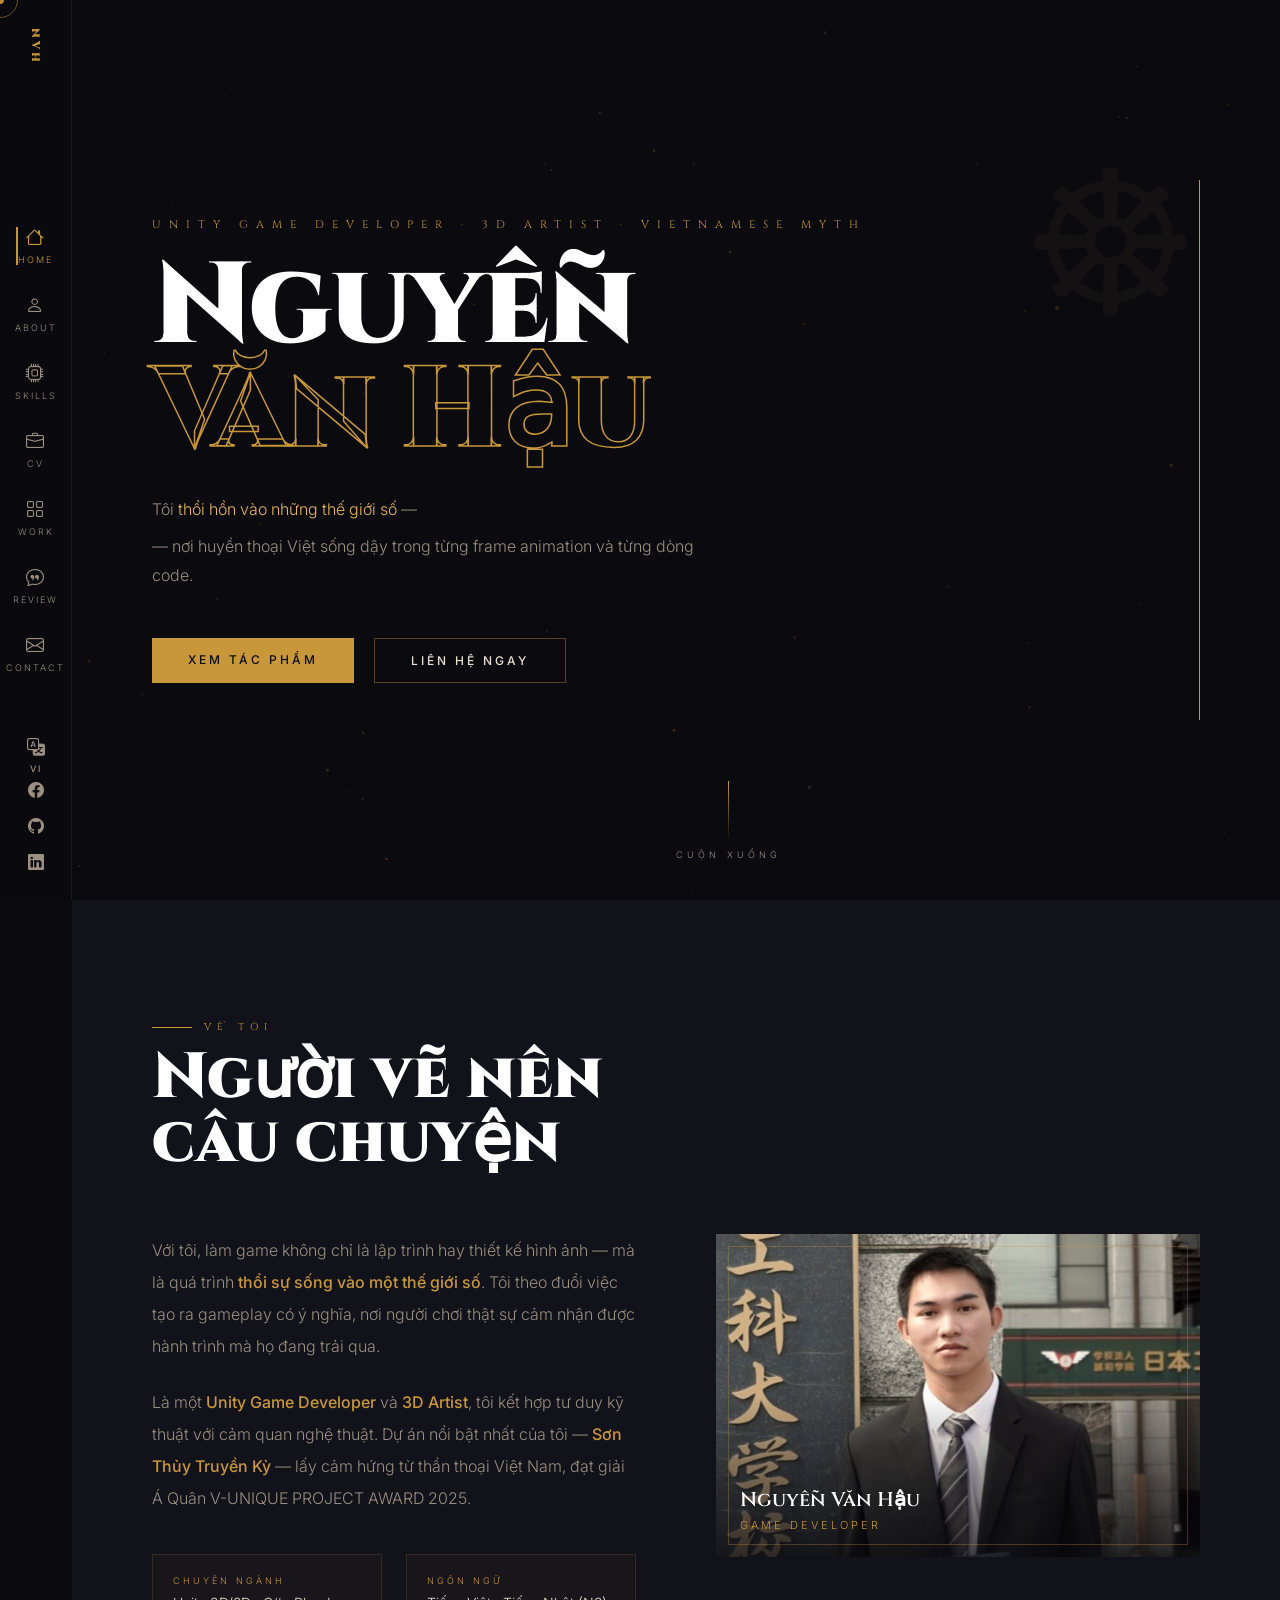
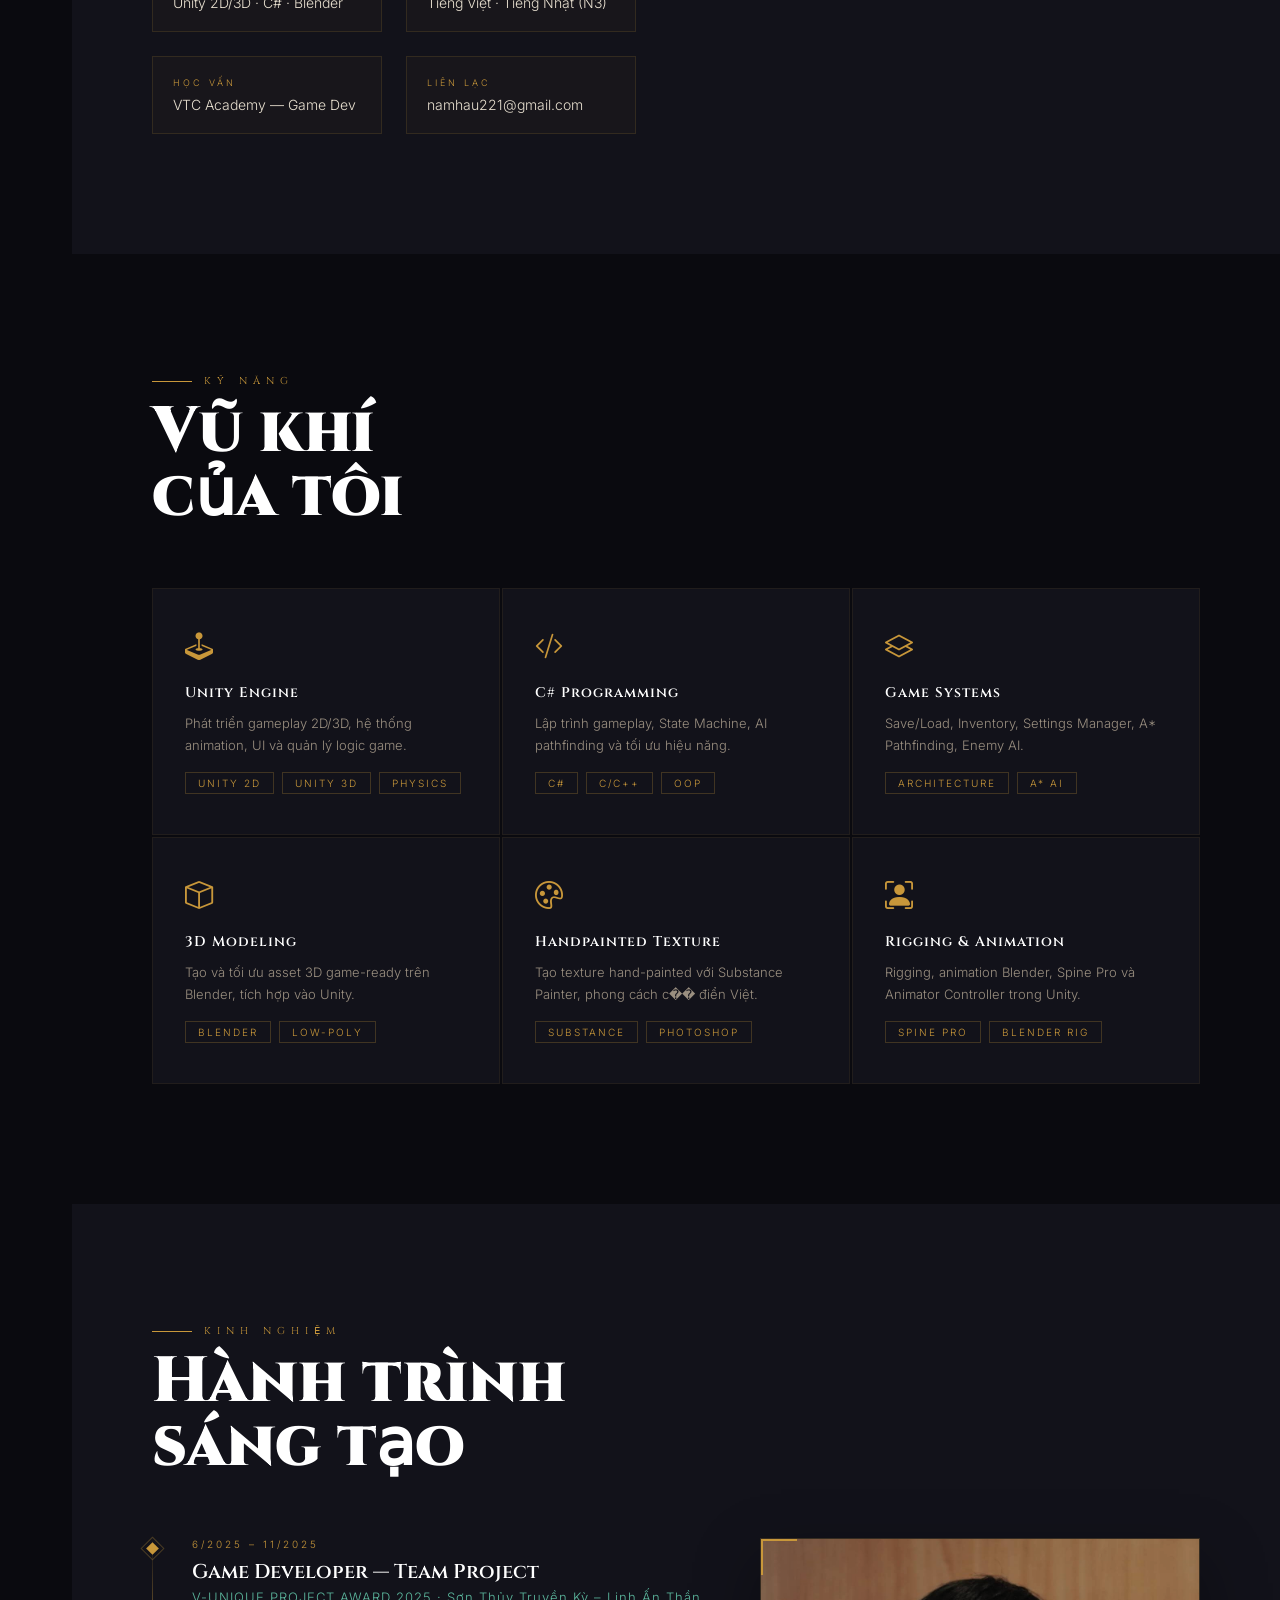
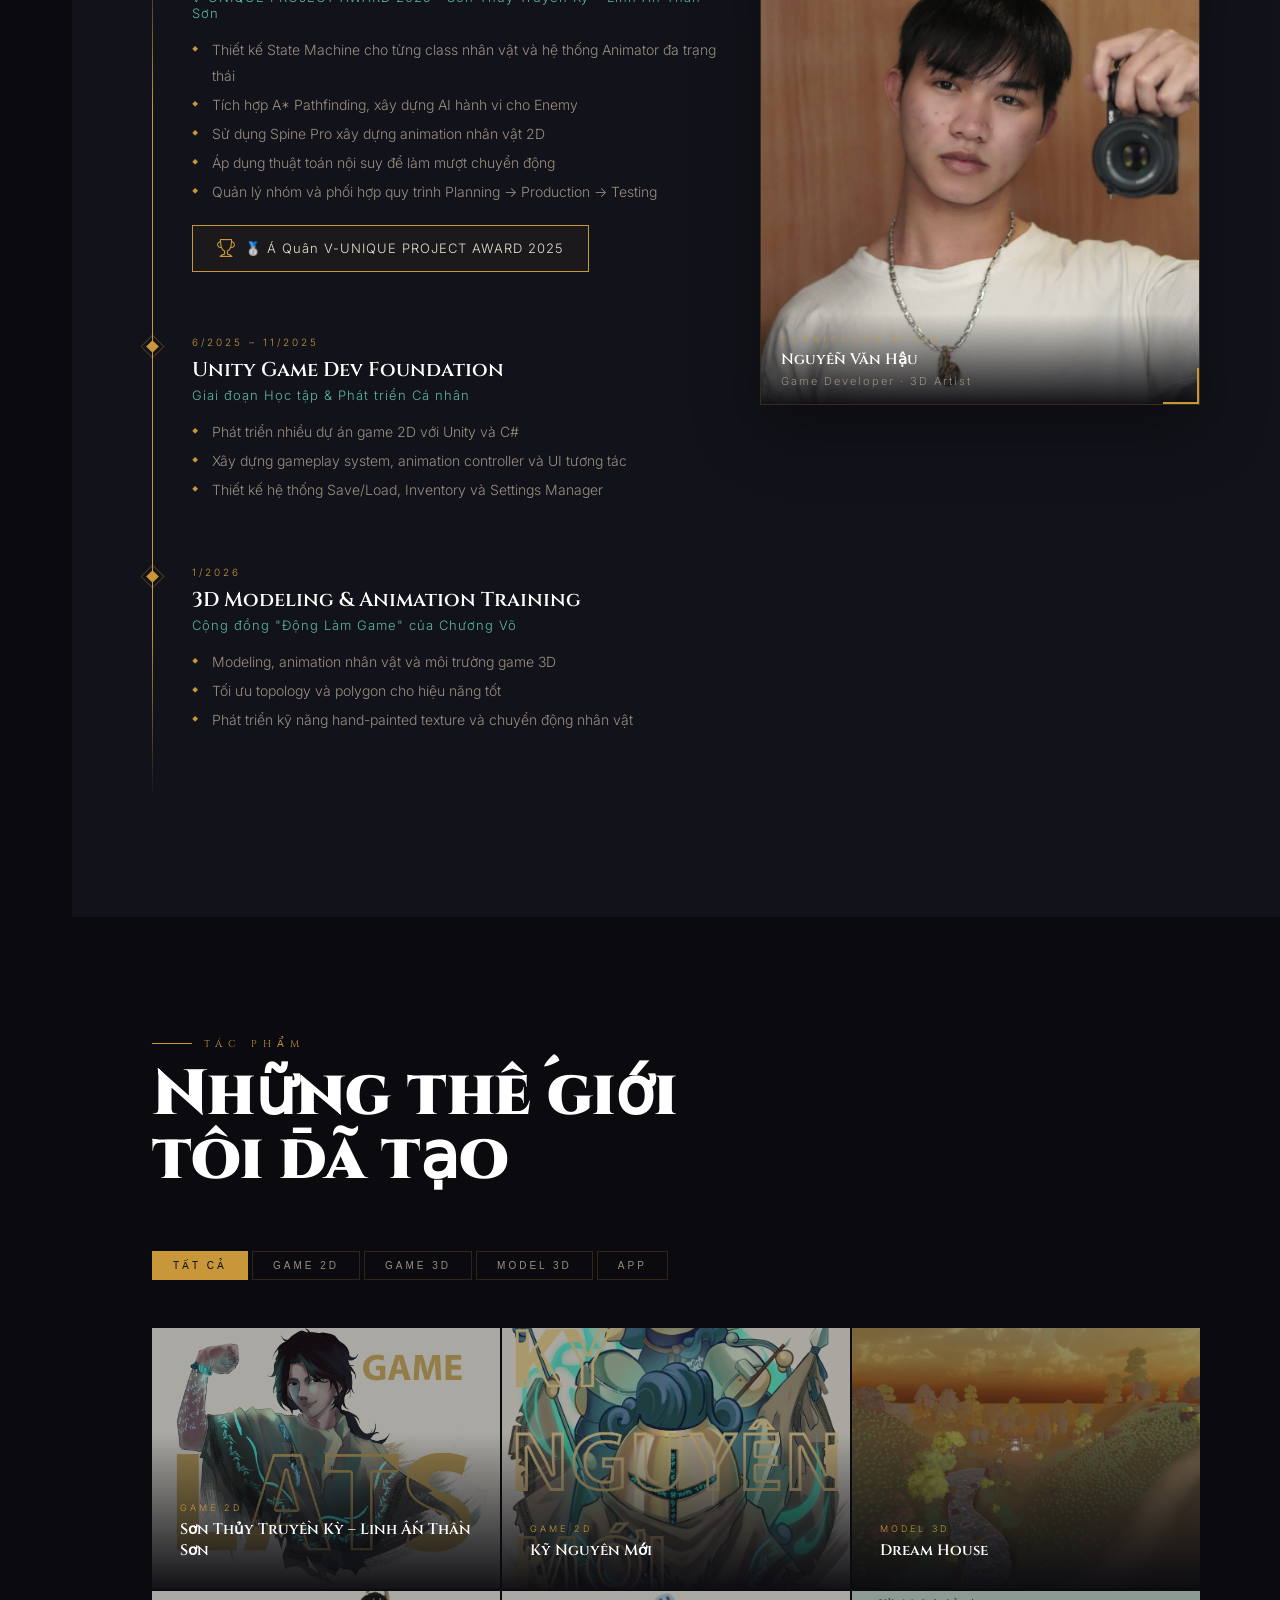
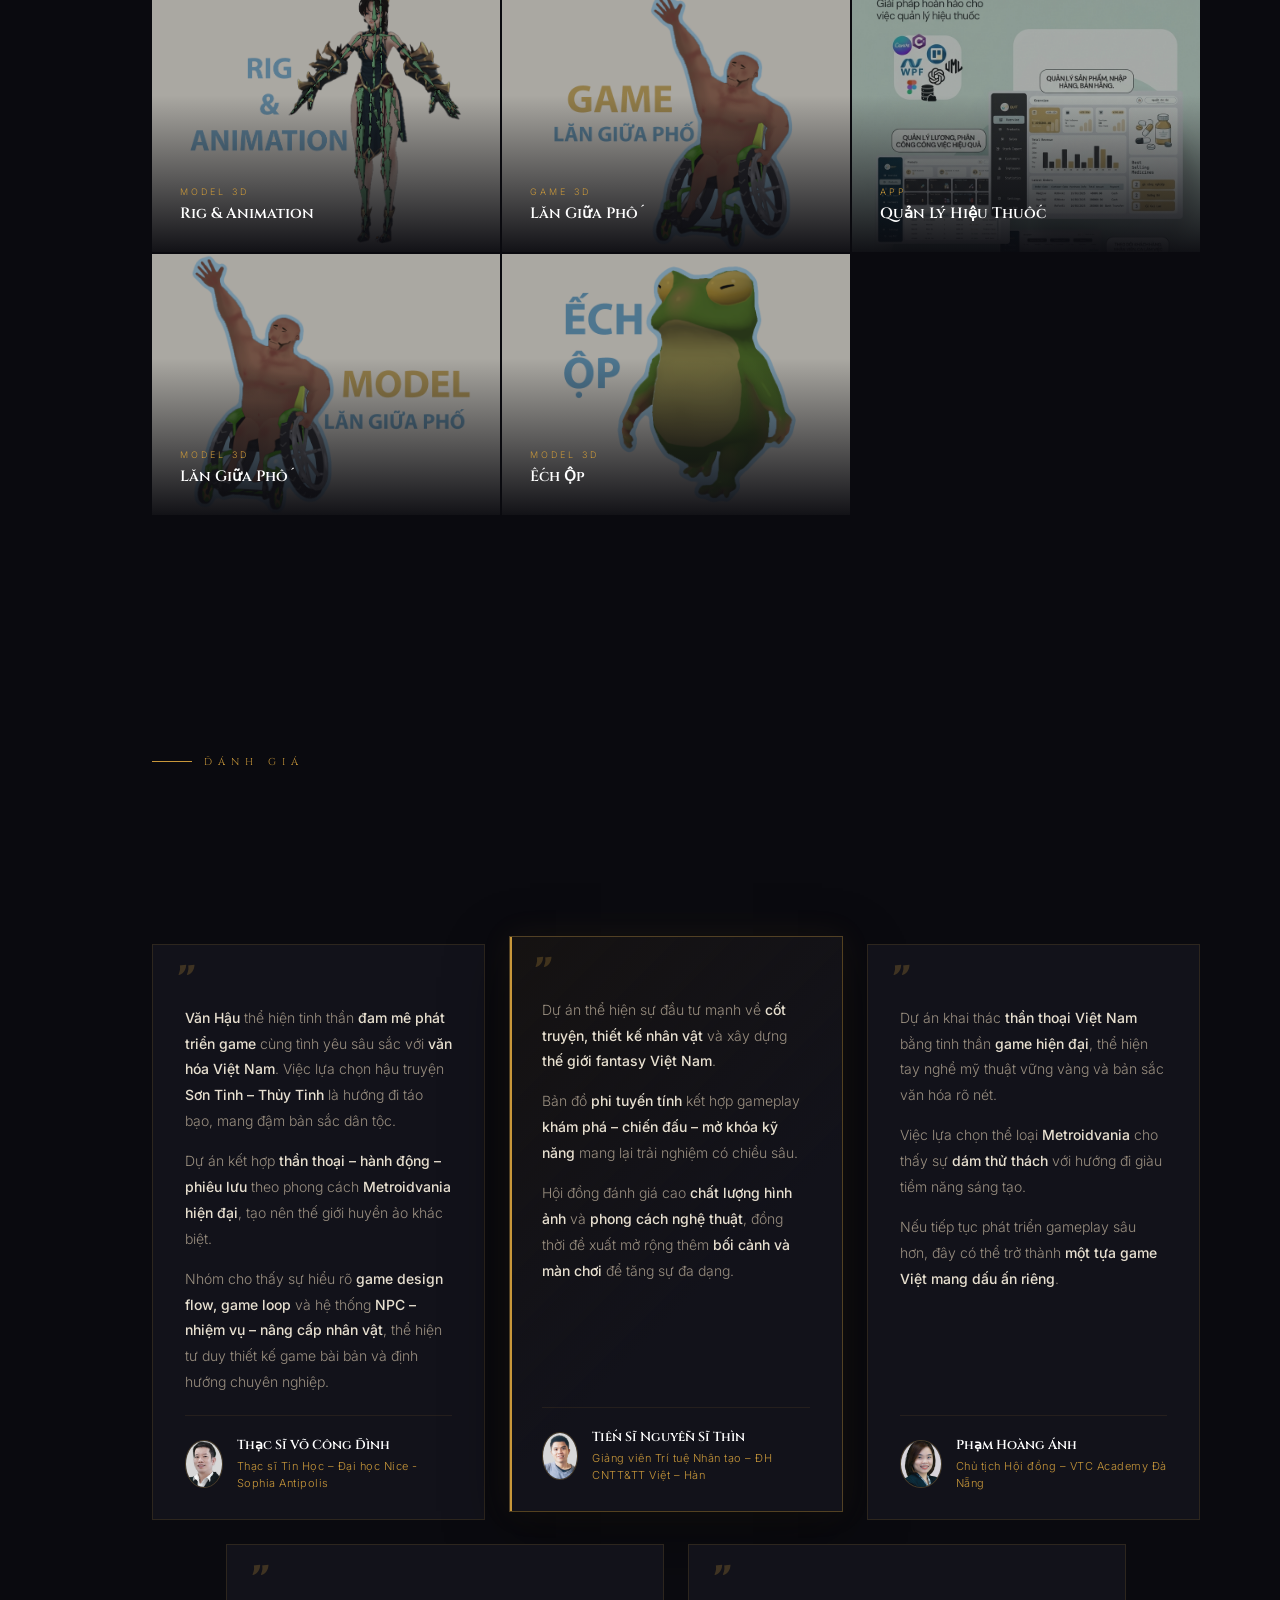
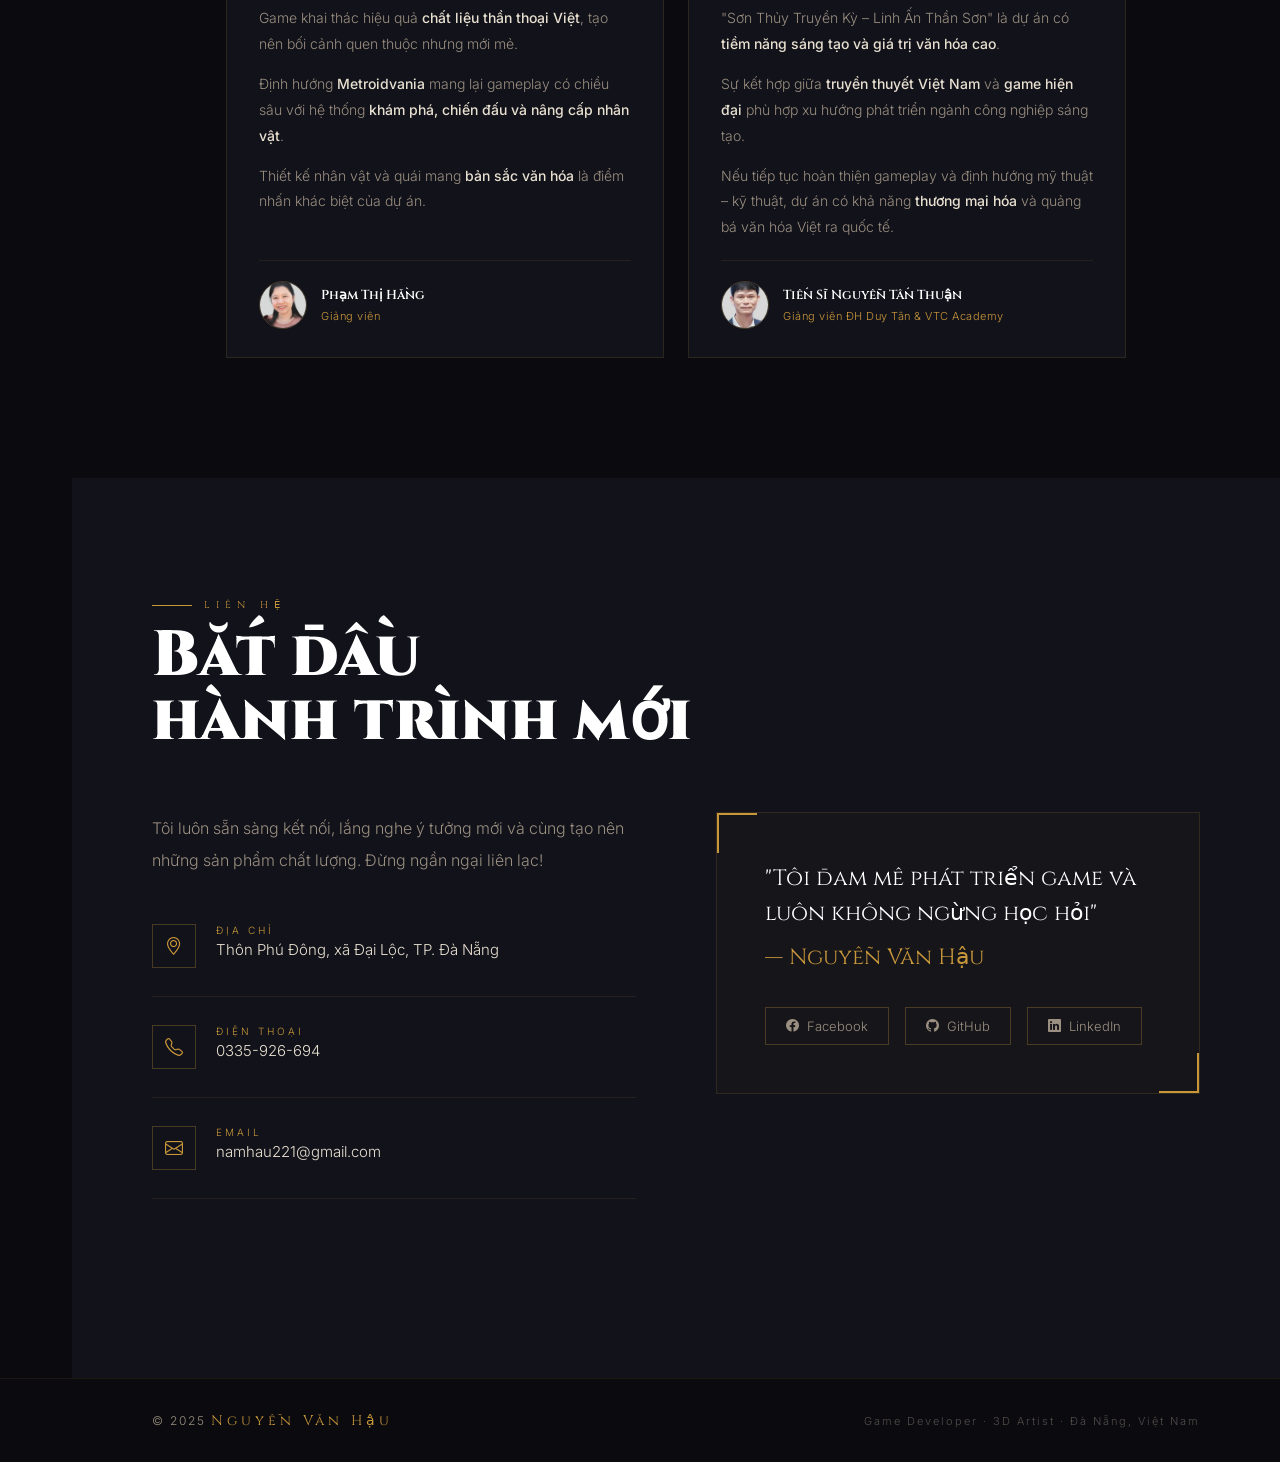
==== index.html @ df72b291 "portfolio" ====
<!DOCTYPE html>
<html lang="vi">
<head>
  <meta charset="utf-8">
  <meta name="viewport" content="width=device-width, initial-scale=1.0">
  <title>Nguyễn Văn Hậu — Game Developer & 3D Artist</title>
  <link rel="icon" type="image/png" href="assets/img/code.png">
  <link href="https://fonts.googleapis.com/css2?family=Cinzel:wght@400;600;900&family=Inter:wght@300;400;500&family=Noto+Serif+JP:wght@300;400&display=swap" rel="stylesheet">
  <link href="https://cdn.jsdelivr.net/npm/bootstrap-icons@1.11.0/font/bootstrap-icons.css" rel="stylesheet">
  <style>
    *, *::before, *::after { box-sizing: border-box; margin: 0; padding: 0; }

    :root {
      --ink: #0a0a0f;
      --ink2: #12121a;
      --ink3: #1a1a26;
      --gold: #c8973a;
      --gold2: #e8b85a;
      --jade: #3a8c7a;
      --jade2: #5cb89e;
      --crimson: #8c2a2a;
      --crimson2: #c43c3c;
      --mist: rgba(200,151,58,0.06);
      --text: #e8e0d0;
      --text2: #9a8f80;
      --glow: 0 0 40px rgba(200,151,58,0.15);
    }

    html { scroll-behavior: smooth; }

    body {
      background: var(--ink);
      color: var(--text);
      font-family: 'Inter', sans-serif;
      font-weight: 300;
      overflow-x: hidden;
    }

    /* ── CANVAS BG ── */
    #bg-canvas {
      position: fixed; top: 0; left: 0; width: 100%; height: 100%;
      pointer-events: none; z-index: 0; opacity: 0.5;
    }

    /* ── SIDEBAR NAV ── */
    #nav {
      position: fixed; left: 0; top: 0; height: 100vh; width: 72px;
      background: rgba(10,10,15,0.9);
      border-right: 1px solid rgba(200,151,58,0.12);
      backdrop-filter: blur(20px);
      display: flex; flex-direction: column; align-items: center;
      justify-content: center; gap: 30px; z-index: 100;
      padding: 24px 0;
    }

    .nav-logo {
      position: absolute; top: 28px;
      font-family: 'Cinzel', serif; font-size: 11px; font-weight: 900;
      color: var(--gold); letter-spacing: 3px;
      writing-mode: vertical-rl; text-orientation: mixed;
    }

    .nav-link {
      display: flex; flex-direction: column; align-items: center; gap: 6px;
      color: var(--text2); text-decoration: none;
      font-size: 9px; letter-spacing: 2px; text-transform: uppercase;
      transition: all 0.4s ease; position: relative;
    }

    .nav-link i { font-size: 18px; transition: all 0.4s ease; }

    .nav-link::after {
      content: ''; position: absolute; left: -1px; width: 2px; height: 0;
      background: var(--gold); transition: height 0.4s ease;
      transform: translateX(-50%);
    }

    .nav-link:hover, .nav-link.active { color: var(--gold); }
    .nav-link:hover::after, .nav-link.active::after { height: 100%; }

    .nav-socials {
      position: absolute; bottom: 28px;
      display: flex; flex-direction: column; gap: 16px;
    }

    .nav-socials a { color: var(--text2); font-size: 16px; transition: color 0.3s; }
    .nav-socials a:hover { color: var(--gold); }

    /* ── LANGUAGE SWITCHER ── */
    .lang-switcher {
      position: absolute;
      bottom: 120px;
      display: flex;
      flex-direction: column;
      align-items: center;
    }

    .lang-toggle {
      display: flex; flex-direction: column; align-items: center; gap: 4px;
      background: transparent; border: none; cursor: pointer;
      color: var(--text2); transition: color 0.3s ease;
      padding: 6px;
    }

    .lang-toggle:hover { color: var(--gold); }
    .lang-toggle i { font-size: 18px; }

    .lang-current {
      font-size: 9px; letter-spacing: 2px;
      font-family: 'Inter', sans-serif; font-weight: 500;
    }

    .lang-dropdown {
      position: absolute;
      left: 64px;
      bottom: 0;
      background: rgba(10,10,15,0.97);
      border: 1px solid rgba(200,151,58,0.25);
      backdrop-filter: blur(20px);
      display: flex; flex-direction: column;
      min-width: 130px;
      opacity: 0; pointer-events: none;
      transform: translateX(-8px);
      transition: all 0.3s ease;
      z-index: 200;
    }

    .lang-dropdown.open {
      opacity: 1; pointer-events: all;
      transform: translateX(0);
    }

    .lang-opt {
      display: flex; align-items: center; gap: 10px;
      padding: 12px 16px;
      background: transparent; border: none; cursor: pointer;
      color: var(--text2); font-size: 12px; letter-spacing: 1px;
      font-family: 'Inter', sans-serif;
      transition: all 0.2s ease;
      border-bottom: 1px solid rgba(200,151,58,0.08);
      white-space: nowrap;
    }

    .lang-opt:last-child { border-bottom: none; }
    .lang-opt:hover { color: var(--gold); background: rgba(200,151,58,0.06); }
    .lang-opt.active { color: var(--gold); }

    .lang-opt.active::after {
      content: '◆';
      font-size: 6px; margin-left: auto;
      color: var(--gold);
    }

    .lang-flag { font-size: 16px; }

    /* ── MAIN CONTENT ── */
    main { margin-left: 72px; position: relative; z-index: 1; }

    section { min-height: 100vh; padding: 120px 80px; position: relative; }

    /* ── SECTION HEADINGS ── */
    .section-label {
      font-family: 'Cinzel', serif; font-size: 10px; letter-spacing: 6px;
      color: var(--gold); text-transform: uppercase; margin-bottom: 12px;
      display: flex; align-items: center; gap: 12px;
    }
    .section-label::before {
      content: ''; display: block; width: 40px; height: 1px; background: var(--gold);
    }

    .section-title {
      font-family: 'Cinzel', serif; font-size: clamp(36px, 5vw, 64px);
      font-weight: 900; line-height: 1; color: #fff;
      margin-bottom: 60px;
    }

    /* ── HERO ── */
    #hero {
      display: flex; flex-direction: column; justify-content: center;
      min-height: 100vh; padding: 80px;
      overflow: hidden;
    }

    .hero-eyebrow {
      font-family: 'Cinzel', serif; font-size: 11px; letter-spacing: 8px;
      color: var(--gold); text-transform: uppercase;
      margin-bottom: 24px; opacity: 0;
      animation: fadeUp 1s 0.5s forwards;
    }

    .hero-name {
      font-family: 'Cinzel', serif;
      font-size: clamp(52px, 9vw, 120px);
      font-weight: 900; line-height: 0.9;
      color: #fff; letter-spacing: -2px;
      opacity: 0; animation: fadeUp 1.2s 0.7s forwards;
    }

    .hero-name span {
      display: block; color: transparent;
      -webkit-text-stroke: 1.5px var(--gold);
    }

    .hero-tagline {
      margin-top: 32px; font-size: 16px; color: var(--text2);
      font-weight: 300; max-width: 560px; line-height: 1.8;
      opacity: 0; animation: fadeUp 1s 1s forwards;
    }

    .hero-tagline em { color: var(--gold2); font-style: normal; }

    .hero-cta {
      display: flex; gap: 20px; margin-top: 48px; flex-wrap: wrap;
      opacity: 0; animation: fadeUp 1s 1.3s forwards;
    }

    .btn-primary-art {
      padding: 14px 36px; background: var(--gold);
      color: var(--ink); font-size: 12px; font-weight: 500;
      letter-spacing: 3px; text-transform: uppercase; text-decoration: none;
      border: none; cursor: pointer; position: relative; overflow: hidden;
      transition: all 0.4s ease;
    }

    .btn-primary-art::before {
      content: ''; position: absolute; top: 0; left: -100%;
      width: 100%; height: 100%;
      background: linear-gradient(90deg, transparent, rgba(255,255,255,0.2), transparent);
      transition: left 0.5s ease;
    }

    .btn-primary-art:hover::before { left: 100%; }
    .btn-primary-art:hover { background: var(--gold2); transform: translateY(-2px); }

    .btn-outline-art {
      padding: 14px 36px; background: transparent;
      color: var(--text); font-size: 12px; font-weight: 500;
      letter-spacing: 3px; text-transform: uppercase; text-decoration: none;
      border: 1px solid rgba(200,151,58,0.4); cursor: pointer;
      transition: all 0.4s ease;
    }

    .btn-outline-art:hover {
      border-color: var(--gold); color: var(--gold);
      box-shadow: inset 0 0 20px rgba(200,151,58,0.1);
    }

    .hero-visual-line {
      position: absolute; right: 80px; top: 50%;
      transform: translateY(-50%);
      width: 1px; height: 0; background: var(--gold);
      animation: growLine 1.5s 1.5s forwards;
    }

    .hero-scroll {
      position: absolute; bottom: 40px; left: 50%;
      transform: translateX(-50%);
      display: flex; flex-direction: column; align-items: center; gap: 8px;
      color: var(--text2); font-size: 9px; letter-spacing: 4px;
      text-transform: uppercase; opacity: 0;
      animation: fadeUp 1s 2s forwards;
    }

    .scroll-line {
      width: 1px; height: 60px;
      background: linear-gradient(to bottom, var(--gold), transparent);
      animation: scrollPulse 2s 2s infinite;
    }

    /* ── ABOUT ── */
    #about { background: var(--ink2); }

    .about-grid {
      display: grid; grid-template-columns: 1fr 1fr; gap: 80px; align-items: start;
    }

    .about-text p {
      font-size: 16px; line-height: 2; color: var(--text2); margin-bottom: 24px;
    }

    .about-text p strong { color: var(--gold); font-weight: 500; }

    .about-details {
      display: grid; grid-template-columns: 1fr 1fr; gap: 24px; margin-top: 40px;
    }

    .detail-card {
      padding: 20px; border: 1px solid rgba(200,151,58,0.15);
      background: rgba(200,151,58,0.03);
      transition: all 0.4s ease; position: relative; overflow: hidden;
    }

    .detail-card::before {
      content: ''; position: absolute; top: 0; left: 0;
      width: 2px; height: 0; background: var(--gold);
      transition: height 0.4s ease;
    }

    .detail-card:hover::before { height: 100%; }
    .detail-card:hover { border-color: rgba(200,151,58,0.4); }

    .detail-card-label {
      font-size: 9px; letter-spacing: 3px; color: var(--gold);
      text-transform: uppercase; margin-bottom: 8px;
    }
    .detail-card-value { font-size: 14px; color: var(--text); }

    .profile-frame {
      position: relative; aspect-ratio: 3/2; overflow: hidden;
      max-width: 660px;
    }

    .profile-frame img {
      width: 100%; height: 100%; object-fit: cover;
      filter: sepia(20%) contrast(1.1);
      transition: filter 0.6s ease;
    }

    .profile-frame:hover img { filter: sepia(0%) contrast(1.2); }

    .profile-frame::before {
      content: ''; position: absolute; inset: 0; z-index: 1;
      background: linear-gradient(to bottom, transparent 50%, rgba(10,10,15,0.8));
    }

    .profile-frame::after {
      content: ''; position: absolute; inset: 12px;
      border: 1px solid rgba(200,151,58,0.3); z-index: 2;
      transition: all 0.4s ease;
    }

    .profile-frame:hover::after { inset: 8px; border-color: rgba(200,151,58,0.6); }

    .profile-name-overlay {
      position: absolute; bottom: 24px; left: 24px; z-index: 3;
    }

    .profile-name-overlay h3 {
      font-family: 'Cinzel', serif; font-size: 20px; color: #fff; font-weight: 600;
    }

    .profile-name-overlay span {
      font-size: 11px; letter-spacing: 3px; color: var(--gold); text-transform: uppercase;
    }

    /* ── SKILLS ── */
    #skills { background: var(--ink); }

    .skills-grid {
      display: grid; grid-template-columns: repeat(3, 1fr); gap: 2px;
    }

    .skill-cell {
      padding: 40px 32px; background: var(--ink2);
      border: 1px solid rgba(200,151,58,0.08);
      position: relative; overflow: hidden;
      transition: all 0.5s ease; cursor: default;
    }

    .skill-cell::after {
      content: ''; position: absolute; inset: 0;
      background: radial-gradient(ellipse at center, rgba(200,151,58,0.08) 0%, transparent 70%);
      opacity: 0; transition: opacity 0.5s ease;
    }

    .skill-cell:hover { border-color: rgba(200,151,58,0.3); z-index: 1; }
    .skill-cell:hover::after { opacity: 1; }

    .skill-cell-icon {
      font-size: 28px; color: var(--gold); margin-bottom: 20px;
      display: block;
      animation: iconFloat 4s ease-in-out infinite;
    }

    .skill-cell:nth-child(2) .skill-cell-icon { animation-delay: 0.5s; }
    .skill-cell:nth-child(3) .skill-cell-icon { animation-delay: 1s; }
    .skill-cell:nth-child(4) .skill-cell-icon { animation-delay: 1.5s; }
    .skill-cell:nth-child(5) .skill-cell-icon { animation-delay: 2s; }
    .skill-cell:nth-child(6) .skill-cell-icon { animation-delay: 2.5s; }

    .skill-cell h4 {
      font-family: 'Cinzel', serif; font-size: 14px; font-weight: 600;
      color: #fff; margin-bottom: 10px; letter-spacing: 1px;
    }

    .skill-cell p { font-size: 13px; color: var(--text2); line-height: 1.7; }

    .skill-tags {
      display: flex; flex-wrap: wrap; gap: 8px; margin-top: 16px;
    }

    .skill-tag {
      font-size: 10px; letter-spacing: 2px; padding: 4px 12px;
      border: 1px solid rgba(200,151,58,0.25); color: var(--gold);
      text-transform: uppercase;
    }

    /* ── EXPERIENCE / TIMELINE ── */
    #experience { background: var(--ink2); }

    .timeline { position: relative; padding-left: 40px; }

    .timeline::before {
      content: ''; position: absolute; left: 0; top: 0; bottom: 0;
      width: 1px;
      background: linear-gradient(to bottom, transparent, var(--gold) 20%, var(--gold) 80%, transparent);
    }

    .timeline-item {
      position: relative; margin-bottom: 64px; opacity: 0;
      transform: translateX(-20px);
      transition: opacity 0.6s ease, transform 0.6s ease;
    }

    .timeline-item.visible { opacity: 1; transform: translateX(0); }

    .timeline-dot {
      position: absolute; left: -44px; top: 6px;
      width: 9px; height: 9px; background: var(--gold);
      transform: rotate(45deg);
    }

    .timeline-dot::before {
      content: ''; position: absolute; inset: -4px;
      border: 1px solid rgba(200,151,58,0.3);
    }

    .timeline-period {
      font-size: 10px; letter-spacing: 3px; color: var(--gold);
      text-transform: uppercase; margin-bottom: 8px;
    }

    .timeline-title {
      font-family: 'Cinzel', serif; font-size: 20px; font-weight: 600;
      color: #fff; margin-bottom: 4px;
    }

    .timeline-company {
      font-size: 13px; color: var(--jade2); margin-bottom: 16px; letter-spacing: 1px;
    }

    .timeline-list { list-style: none; }

    .timeline-list li {
      font-size: 14px; color: var(--text2); line-height: 1.8;
      padding-left: 20px; position: relative; margin-bottom: 4px;
    }

    .timeline-list li::before {
      content: '◆'; position: absolute; left: 0;
      font-size: 6px; color: var(--gold); top: 7px;
    }

    .achievement-badge {
      display: inline-flex; align-items: center; gap: 10px;
      padding: 12px 24px; border: 1px solid var(--gold);
      background: rgba(200,151,58,0.05); margin-top: 16px;
    }

    .achievement-badge i { font-size: 18px; color: var(--gold); }

    .achievement-badge span { font-size: 13px; color: var(--text); letter-spacing: 1px; }

    /* ── PORTFOLIO ── */
    #portfolio { background: var(--ink); overflow: hidden; }

    .portfolio-filters {
      display: flex; gap: 4px; margin-bottom: 48px; flex-wrap: wrap;
    }

    .pf-btn {
      padding: 8px 20px; background: transparent;
      color: var(--text2); font-size: 10px; letter-spacing: 3px;
      text-transform: uppercase; border: 1px solid rgba(200,151,58,0.2);
      cursor: pointer; transition: all 0.3s ease;
    }

    .pf-btn:hover, .pf-btn.active {
      color: var(--ink); background: var(--gold); border-color: var(--gold);
    }

    .portfolio-grid {
      display: grid; grid-template-columns: repeat(3, 1fr); gap: 2px;
    }

    .portfolio-card {
      position: relative; aspect-ratio: 4/3; overflow: hidden;
      background: var(--ink2); cursor: pointer;
    }

    .portfolio-card img {
      width: 100%; height: 100%; object-fit: cover;
      transition: transform 0.8s cubic-bezier(0.25, 0.46, 0.45, 0.94);
      filter: brightness(0.7) saturate(0.8);
    }

    .portfolio-card:hover img {
      transform: scale(1.1);
      filter: brightness(0.5) saturate(0.5);
    }

    .portfolio-card-overlay {
      position: absolute; inset: 0;
      display: flex; flex-direction: column; justify-content: flex-end;
      padding: 28px;
      background: linear-gradient(to top, rgba(10,10,15,0.95) 0%, transparent 60%);
    }

    .portfolio-card-hover {
      position: absolute; inset: 0;
      display: flex; align-items: center; justify-content: center;
      opacity: 0; transition: opacity 0.4s ease;
    }

    .portfolio-card:hover .portfolio-card-hover { opacity: 1; }

    .portfolio-card-hover a {
      width: 52px; height: 52px;
      border: 1px solid var(--gold); color: var(--gold);
      display: flex; align-items: center; justify-content: center;
      font-size: 20px; text-decoration: none;
      transform: scale(0.7) rotate(-45deg);
      transition: all 0.4s cubic-bezier(0.34, 1.56, 0.64, 1);
    }

    .portfolio-card:hover .portfolio-card-hover a {
      transform: scale(1) rotate(0deg);
    }

    .portfolio-card-hover a:hover { background: var(--gold); color: var(--ink); }

    .portfolio-card-cat {
      font-size: 9px; letter-spacing: 3px; color: var(--gold);
      text-transform: uppercase; margin-bottom: 6px;
    }

    .portfolio-card-name {
      font-family: 'Cinzel', serif; font-size: 15px; color: #fff; font-weight: 600;
    }

    /* ── REVIEWS ── */
    #reviews { background: var(--ink); }

    .review-card {
      position: relative;
      padding: 36px 32px 28px;
      border: 1px solid rgba(200,151,58,0.15);
      background: var(--ink2);
      display: flex; flex-direction: column; gap: 20px;
      transition: all 0.4s ease;
      overflow: hidden;
    }

    .review-card::before {
      content: ''; position: absolute; top: 0; left: 0;
      width: 2px; height: 0; background: var(--gold);
      transition: height 0.4s ease;
    }

    .review-card:hover::before { height: 100%; }
    .review-card:hover { border-color: rgba(200,151,58,0.35); transform: translateY(-4px); }

    .review-card--featured {
      border-color: rgba(200,151,58,0.35);
      background: linear-gradient(135deg, rgba(200,151,58,0.06) 0%, var(--ink2) 60%);
      transform: translateY(-8px);
      box-shadow: 0 20px 60px rgba(0,0,0,0.4), 0 0 30px rgba(200,151,58,0.08);
    }

    .review-card--featured::before { height: 100%; }

    .review-quote-icon {
      font-family: 'Cinzel', serif;
      font-size: 48px; line-height: 1;
      color: rgba(200,151,58,0.25);
      font-weight: 900;
      position: absolute; top: 16px; left: 24px;
    }

    .review-body { padding-top: 24px; }

    .review-body p {
      font-size: 14px; color: var(--text2);
      line-height: 1.85; margin-bottom: 14px;
    }

    .review-body p:last-child { margin-bottom: 0; }
    .review-body strong { color: var(--text); font-weight: 500; }

    .review-author {
      display: flex; gap: 14px; align-items: center;
      padding-top: 20px;
      border-top: 1px solid rgba(200,151,58,0.1);
      margin-top: auto;
    }

    .review-author img {
      width: 48px; height: 48px; border-radius: 50%;
      object-fit: cover;
      border: 1px solid rgba(200,151,58,0.3);
      filter: grayscale(20%);
    }

    .review-author-name {
      font-family: 'Cinzel', serif;
      font-size: 13px; font-weight: 600; color: #fff;
      margin-bottom: 4px;
    }

    .review-author-role {
      font-size: 11px; color: var(--gold);
      letter-spacing: 0.5px; line-height: 1.5;
    }

    /* ── CONTACT ── */
    #contact { background: var(--ink2); }

    .contact-grid {
      display: grid; grid-template-columns: 1fr 1fr; gap: 80px; align-items: start;
    }

    .contact-intro {
      font-size: 16px; color: var(--text2); line-height: 2; margin-bottom: 48px;
    }

    .contact-items { display: flex; flex-direction: column; gap: 28px; }

    .contact-item {
      display: flex; gap: 20px; align-items: flex-start;
      padding-bottom: 28px; border-bottom: 1px solid rgba(200,151,58,0.1);
    }

    .contact-item-icon {
      width: 44px; height: 44px; border: 1px solid rgba(200,151,58,0.3);
      display: flex; align-items: center; justify-content: center;
      color: var(--gold); font-size: 18px; flex-shrink: 0;
      transition: all 0.3s ease;
    }

    .contact-item:hover .contact-item-icon { background: var(--gold); color: var(--ink); }

    .contact-item-label {
      font-size: 10px; letter-spacing: 3px; color: var(--gold);
      text-transform: uppercase; margin-bottom: 4px;
    }
    .contact-item-value { font-size: 15px; color: var(--text); }

    .contact-right {
      padding: 48px; border: 1px solid rgba(200,151,58,0.15);
      background: rgba(200,151,58,0.02); position: relative;
    }

    .contact-right::before {
      content: ''; position: absolute; top: 0; left: 0;
      width: 40px; height: 40px;
      border-top: 2px solid var(--gold); border-left: 2px solid var(--gold);
    }

    .contact-right::after {
      content: ''; position: absolute; bottom: 0; right: 0;
      width: 40px; height: 40px;
      border-bottom: 2px solid var(--gold); border-right: 2px solid var(--gold);
    }

    .contact-quote {
      font-family: 'Cinzel', serif; font-size: 22px; font-weight: 400;
      color: #fff; line-height: 1.6; margin-bottom: 32px;
    }

    .contact-quote em { color: var(--gold); font-style: normal; display: block; margin-top: 8px; }

    .social-row { display: flex; gap: 16px; flex-wrap: wrap; }

    .social-btn {
      padding: 10px 20px; border: 1px solid rgba(200,151,58,0.3);
      color: var(--text2); font-size: 13px; text-decoration: none;
      display: flex; align-items: center; gap: 8px;
      transition: all 0.3s ease;
    }

    .social-btn:hover { border-color: var(--gold); color: var(--gold); }

    /* ── FOOTER ── */
    footer {
      background: var(--ink);
      border-top: 1px solid rgba(200,151,58,0.1);
      padding: 32px 80px 32px 152px;
      display: flex; justify-content: space-between; align-items: center;
    }

    footer p { font-size: 12px; color: var(--text2); letter-spacing: 2px; }

    footer .footer-name {
      font-family: 'Cinzel', serif; font-size: 14px;
      color: var(--gold); letter-spacing: 4px;
    }

    /* ── CURSOR ── */
    .cursor {
      width: 8px; height: 8px; background: var(--gold);
      border-radius: 50%; position: fixed; pointer-events: none;
      z-index: 9999; transform: translate(-50%, -50%);
      transition: width 0.3s, height 0.3s, background 0.3s;
      mix-blend-mode: difference;
    }

    .cursor-ring {
      width: 36px; height: 36px;
      border: 1px solid rgba(200,151,58,0.5);
      border-radius: 50%; position: fixed; pointer-events: none;
      z-index: 9998; transform: translate(-50%, -50%);
      transition: all 0.15s ease;
    }

    /* ── EXPERIENCE LAYOUT ── */
    .exp-layout {
      display: grid;
      grid-template-columns: minmax(0, 1fr) fit-content(540px);
      gap: 48px;
      align-items: start;
    }

    /* ── CV IMAGE BLOCK ── */
    .cv-image-block {
      display: flex;
      flex-direction: column;
      align-items: center;
      width: min(100%, 540px);
      justify-self: center;
      position: sticky;
      top: 88px;
    }

    .cv-frame {
      position: relative;
      width: 100%;
      margin: 0 auto;
      border: 1px solid rgba(200,151,58,0.2);
      background: var(--ink2);
      overflow: hidden;
      box-shadow: 0 24px 60px rgba(0,0,0,0.35);
    }

    /* Corner brackets */
    .cv-frame::before {
      content: '';
      position: absolute; top: 0; left: 0;
      width: 36px; height: 36px;
      border-top: 2px solid var(--gold);
      border-left: 2px solid var(--gold);
      z-index: 3;
    }

    .cv-frame::after {
      content: '';
      position: absolute; bottom: 0; right: 0;
      width: 36px; height: 36px;
      border-bottom: 2px solid var(--gold);
      border-right: 2px solid var(--gold);
      z-index: 3;
    }

    .cv-frame img {
      width: 100%;
      display: block;
      object-fit: cover;
      filter: sepia(15%) contrast(1.05);
      transition: filter 0.6s ease, transform 0.6s ease;
    }

    .cv-frame:hover img {
      filter: sepia(0%) contrast(1.1);
      transform: scale(1.02);
    }

    /* Overlay label at bottom of CV image */
    .cv-frame-label {
      position: absolute;
      bottom: 0; left: 0; right: 0;
      padding: 20px 20px 16px;
      background: linear-gradient(to top, rgba(10,10,15,0.95) 0%, transparent 100%);
      display: flex;
      flex-direction: column;
      gap: 4px;
      z-index: 2;
    }

    .cv-frame-label-top {
      font-family: 'Cinzel', serif;
      font-size: 8px;
      letter-spacing: 5px;
      color: var(--gold);
      text-transform: uppercase;
    }

    .cv-frame-label-name {
      font-family: 'Cinzel', serif;
      font-size: 15px;
      font-weight: 600;
      color: #fff;
    }

    .cv-frame-label-sub {
      font-size: 11px;
      letter-spacing: 2px;
      color: var(--text2);
    }

    .cv-dl-btn {
      font-size: 11px !important;
      padding: 10px 28px !important;
      letter-spacing: 2px !important;
    }

    /* Responsive */
    @media (max-width: 1100px) {
      .exp-layout {
        grid-template-columns: 1fr;
      }
      .cv-image-block {
        position: static;
        max-width: 360px;
        width: 100%;
        align-items: center;
        margin: 0 auto;
      }
    }

    @media (min-width: 1101px) and (max-width: 1399px) {
      .exp-layout {
        grid-template-columns: minmax(0, 1fr) fit-content(440px);
        gap: 36px;
      }

      .cv-image-block {
        width: min(100%, 440px);
      }
    }

    /* ── ANIMATIONS ── */
    @keyframes fadeUp {
      from { opacity: 0; transform: translateY(30px); }
      to   { opacity: 1; transform: translateY(0); }
    }

    @keyframes growLine {
      from { height: 0; }
      to   { height: 60%; }
    }

    @keyframes scrollPulse {
      0%, 100% { opacity: 1; transform: scaleY(1); }
      50%       { opacity: 0.3; transform: scaleY(0.5); }
    }

    @keyframes iconFloat {
      0%, 100% { transform: translateY(0); }
      50%       { transform: translateY(-6px); }
    }

    /* ── SCROLL REVEAL ── */
    .reveal {
      opacity: 0; transform: translateY(40px);
      transition: opacity 0.8s ease, transform 0.8s ease;
    }

    .reveal.visible { opacity: 1; transform: translateY(0); }

    /* ── ORNAMENT ── */
    .lotus-ornament {
      position: absolute; right: 80px; top: 120px; opacity: 0.05;
      font-size: 200px; color: var(--gold); pointer-events: none;
      animation: iconFloat 8s ease-in-out infinite;
    }

    /* ── RESPONSIVE ── */
    @media (max-width: 992px) {
      section { padding: 80px 40px; }
      .about-grid, .contact-grid { grid-template-columns: 1fr; gap: 48px; }
      .skills-grid { grid-template-columns: 1fr 1fr; }
      .portfolio-grid { grid-template-columns: 1fr 1fr; }
      .reviews-row3, .reviews-row2 { grid-template-columns: 1fr !important; }
      .review-card--featured { transform: translateY(0); }
      footer { padding-left: 112px; }
    }

    @media (max-width: 640px) {
      main { margin-left: 0; padding-top: 72px; }
      #nav {
        height: 72px; width: 100%; top: 0;
        flex-direction: row; justify-content: center;
        border-right: none; border-bottom: 1px solid rgba(200,151,58,0.12);
      }
      .nav-logo, .nav-socials { display: none; }
      .nav-link span { display: none; }
      .lang-switcher { position: static; bottom: auto; }
      .lang-dropdown { left: 50%; bottom: 52px; transform: translateX(-50%) translateY(4px); }
      .lang-dropdown.open { transform: translateX(-50%) translateY(0); }
      section { padding: 60px 24px; }
      .skills-grid, .portfolio-grid { grid-template-columns: 1fr; }
      footer { flex-direction: column; gap: 12px; padding: 24px; }
    }
  </style>
</head>
<body>

<canvas id="bg-canvas"></canvas>
<div class="cursor" id="cursor"></div>
<div class="cursor-ring" id="cursor-ring"></div>

<!-- ── SIDEBAR NAV ── -->
<nav id="nav">
  <span class="nav-logo">NVH</span>

  <a href="#hero"       class="nav-link active" data-section="hero">
    <i class="bi bi-house"></i><span>Home</span>
  </a>
  <a href="#about"      class="nav-link" data-section="about">
    <i class="bi bi-person"></i><span>About</span>
  </a>
  <a href="#skills"     class="nav-link" data-section="skills">
    <i class="bi bi-cpu"></i><span>Skills</span>
  </a>
  <a href="#experience" class="nav-link" data-section="experience">
    <i class="bi bi-briefcase"></i><span>CV</span>
  </a>
  <a href="#portfolio"  class="nav-link" data-section="portfolio">
    <i class="bi bi-grid"></i><span>Work</span>
  </a>
  <a href="#reviews"    class="nav-link" data-section="reviews">
    <i class="bi bi-chat-quote"></i><span>Review</span>
  </a>
  <a href="#contact"    class="nav-link" data-section="contact">
    <i class="bi bi-envelope"></i><span>Contact</span>
  </a>

  <!-- Language Switcher -->
  <div class="lang-switcher" id="lang-switcher">
    <button class="lang-toggle" id="lang-toggle" title="Language">
      <i class="bi bi-translate"></i>
      <span class="lang-current">VI</span>
    </button>
    <div class="lang-dropdown" id="lang-dropdown">
      <button class="lang-opt active" data-lang="vi">
        <span class="lang-flag">🇻🇳</span><span>Việt</span>
      </button>
      <button class="lang-opt" data-lang="en">
        <span class="lang-flag">🇬🇧</span><span>English</span>
      </button>
      <button class="lang-opt" data-lang="ja">
        <span class="lang-flag">🇯🇵</span><span>日本語</span>
      </button>
    </div>
  </div>

  <div class="nav-socials">
    <a href="https://www.facebook.com/22nguyenvanhau" target="_blank"><i class="bi bi-facebook"></i></a>
    <a href="https://github.com/Ga-Mo221"             target="_blank"><i class="bi bi-github"></i></a>
    <a href="https://www.linkedin.com/in/hậu-nguyễn-b97a9b3bb/" target="_blank"><i class="bi bi-linkedin"></i></a>
  </div>
</nav>

<main>

  <!-- ── HERO ── -->
  <section id="hero">
    <div class="lotus-ornament">☸</div>
    <div class="hero-eyebrow" id="hero-eyebrow">Unity Game Developer · 3D Artist · Vietnamese Myth</div>
    <h1 class="hero-name">
      Nguyễn
      <span>Văn Hậu</span>
    </h1>
    <p class="hero-tagline" id="hero-tagline">
      Tôi <em id="typed-text"></em> —<br>
      <span id="hero-tagline-line2" style="display:block; margin-top:8px;">— nơi huyền thoại Việt sống dậy trong từng frame animation và từng dòng code.</span>
    </p>
    <div class="hero-cta">
      <a href="#portfolio" class="btn-primary-art" id="hero-btn1">Xem Tác Phẩm</a>
      <a href="#contact"   class="btn-outline-art" id="hero-btn2">Liên Hệ Ngay</a>
    </div>
    <div class="hero-visual-line"></div>
    <div class="hero-scroll" id="hero-scroll">
      <div class="scroll-line"></div>
      Cuộn xuống
    </div>
  </section>

  <!-- ── ABOUT ── -->
  <section id="about">
    <div class="section-label" id="about-label">Về Tôi</div>
    <h2 class="section-title reveal" id="about-title">Người vẽ nên<br>câu chuyện</h2>
    <div class="about-grid">
      <div class="about-text reveal">
        <p id="about-p1">Với tôi, làm game không chỉ là lập trình hay thiết kế hình ảnh — mà là quá trình <strong>thổi sự sống vào một thế giới số</strong>. Tôi theo đuổi việc tạo ra gameplay có ý nghĩa, nơi người chơi thật sự cảm nhận được hành trình mà họ đang trải qua.</p>
        <p id="about-p2">Là một <strong>Unity Game Developer</strong> và <strong>3D Artist</strong>, tôi kết hợp tư duy kỹ thuật với cảm quan nghệ thuật. Dự án nổi bật nhất của tôi — <strong>Sơn Thủy Truyền Kỳ</strong> — lấy cảm hứng từ thần thoại Việt Nam, đạt giải Á Quân V-UNIQUE PROJECT AWARD 2025.</p>
        <div class="about-details">
          <div class="detail-card">
            <div class="detail-card-label" id="detail-major-label">Chuyên Ngành</div>
            <div class="detail-card-value" id="detail-major-val">Unity 2D/3D · C# · Blender</div>
          </div>
          <div class="detail-card">
            <div class="detail-card-label" id="detail-lang-label">Ngôn Ngữ</div>
            <div class="detail-card-value" id="detail-lang-val">Tiếng Việt · Tiếng Nhật (N3)</div>
          </div>
          <div class="detail-card">
            <div class="detail-card-label" id="detail-edu-label">Học Vấn</div>
            <div class="detail-card-value" id="detail-edu-val">VTC Academy — Game Dev</div>
          </div>
          <div class="detail-card">
            <div class="detail-card-label" id="detail-contact-label">Liên Lạc</div>
            <div class="detail-card-value" id="detail-contact-val">namhau221@gmail.com</div>
          </div>
        </div>
      </div>
      <div class="profile-frame reveal" style="transition-delay:0.2s;">
        <img src="assets/img/profile/NguyenVanHau_2.JPG" alt="Nguyễn Văn Hậu">
        <div class="profile-name-overlay">
          <h3>Nguyễn Văn Hậu</h3>
          <span id="profile-title">Game Developer</span>
        </div>
      </div>
    </div>
  </section>

  <!-- ── SKILLS ── -->
  <section id="skills">
    <div class="section-label" id="skills-label">Kỹ Năng</div>
    <h2 class="section-title reveal" id="skills-title">Vũ khí<br>của tôi</h2>
    <div class="skills-grid">
      <div class="skill-cell reveal">
        <i class="bi bi-joystick skill-cell-icon"></i>
        <h4 id="skill1-title">Unity Engine</h4>
        <p  id="skill1-desc">Phát triển gameplay 2D/3D, hệ thống animation, UI và quản lý logic game.</p>
        <div class="skill-tags">
          <span class="skill-tag">Unity 2D</span>
          <span class="skill-tag">Unity 3D</span>
          <span class="skill-tag">Physics</span>
        </div>
      </div>
      <div class="skill-cell reveal" style="transition-delay:0.1s">
        <i class="bi bi-code-slash skill-cell-icon"></i>
        <h4 id="skill2-title">C# Programming</h4>
        <p  id="skill2-desc">Lập trình gameplay, State Machine, AI pathfinding và tối ưu hiệu năng.</p>
        <div class="skill-tags">
          <span class="skill-tag">C#</span>
          <span class="skill-tag">C/C++</span>
          <span class="skill-tag">OOP</span>
        </div>
      </div>
      <div class="skill-cell reveal" style="transition-delay:0.2s">
        <i class="bi bi-layers skill-cell-icon"></i>
        <h4 id="skill3-title">Game Systems</h4>
        <p  id="skill3-desc">Save/Load, Inventory, Settings Manager, A* Pathfinding, Enemy AI.</p>
        <div class="skill-tags">
          <span class="skill-tag">Architecture</span>
          <span class="skill-tag">A* AI</span>
        </div>
      </div>
      <div class="skill-cell reveal" style="transition-delay:0.3s">
        <i class="bi bi-box skill-cell-icon"></i>
        <h4 id="skill4-title">3D Modeling</h4>
        <p  id="skill4-desc">Tạo và tối ưu asset 3D game-ready trên Blender, tích hợp vào Unity.</p>
        <div class="skill-tags">
          <span class="skill-tag">Blender</span>
          <span class="skill-tag">Low-poly</span>
        </div>
      </div>
      <div class="skill-cell reveal" style="transition-delay:0.4s">
        <i class="bi bi-palette skill-cell-icon"></i>
        <h4 id="skill5-title">Handpainted Texture</h4>
        <p  id="skill5-desc">Tạo texture hand-painted với Substance Painter, phong cách c�� điển Việt.</p>
        <div class="skill-tags">
          <span class="skill-tag">Substance</span>
          <span class="skill-tag">Photoshop</span>
        </div>
      </div>
      <div class="skill-cell reveal" style="transition-delay:0.5s">
        <i class="bi bi-person-bounding-box skill-cell-icon"></i>
        <h4 id="skill6-title">Rigging & Animation</h4>
        <p  id="skill6-desc">Rigging, animation Blender, Spine Pro và Animator Controller trong Unity.</p>
        <div class="skill-tags">
          <span class="skill-tag">Spine Pro</span>
          <span class="skill-tag">Blender Rig</span>
        </div>
      </div>
    </div>
  </section>

  <!-- ── EXPERIENCE ── -->
  <section id="experience">

    <div class="art-divider">
      <div class="art-divider-line"></div>
      <div class="art-divider-ornament"></div>
      <div class="art-divider-line"></div>
    </div>

    <div class="section-label">
      <span id="exp-label">Kinh Nghiệm</span>
    </div>
    <h2 class="section-title reveal" id="exp-title">Hành trình<br>sáng tạo</h2>

    <!-- TWO-COLUMN LAYOUT: Timeline + CV Image -->
    <div class="exp-layout">

      <!-- TIMELINE (left) -->
      <div class="timeline">

        <div class="timeline-item">
          <div class="timeline-dot"></div>
          <div class="timeline-period" id="exp1-period">6/2025 – 11/2025</div>
          <div class="timeline-title" id="exp1-title">Game Developer — Team Project</div>
          <div class="timeline-company" id="exp1-company">V-UNIQUE PROJECT AWARD 2025 · Sơn Thủy Truyền Kỳ – Linh Ấn Thần Sơn</div>
          <ul class="timeline-list">
            <li id="exp1-li1">Thiết kế State Machine cho từng class nhân vật và hệ thống Animator đa trạng thái</li>
            <li id="exp1-li2">Tích hợp A* Pathfinding, xây dựng AI hành vi cho Enemy</li>
            <li id="exp1-li3">Sử dụng Spine Pro xây dựng animation nhân vật 2D</li>
            <li id="exp1-li4">Áp dụng thuật toán nội suy để làm mượt chuyển động</li>
            <li id="exp1-li5">Quản lý nhóm và phối hợp quy trình Planning → Production → Testing</li>
          </ul>
          <div class="achievement-badge">
            <i class="bi bi-trophy"></i>
            <span id="exp1-badge">🥈 Á Quân V-UNIQUE PROJECT AWARD 2025</span>
          </div>
        </div>

        <div class="timeline-item">
          <div class="timeline-dot"></div>
          <div class="timeline-period" id="exp2-period">6/2025 – 11/2025</div>
          <div class="timeline-title" id="exp2-title">Unity Game Dev Foundation</div>
          <div class="timeline-company" id="exp2-company">Giai đoạn Học tập & Phát triển Cá nhân</div>
          <ul class="timeline-list">
            <li id="exp2-li1">Phát triển nhiều dự án game 2D với Unity và C#</li>
            <li id="exp2-li2">Xây dựng gameplay system, animation controller và UI tương tác</li>
            <li id="exp2-li3">Thiết kế hệ thống Save/Load, Inventory và Settings Manager</li>
          </ul>
        </div>

        <div class="timeline-item">
          <div class="timeline-dot"></div>
          <div class="timeline-period" id="exp3-period">1/2026</div>
          <div class="timeline-title" id="exp3-title">3D Modeling & Animation Training</div>
          <div class="timeline-company" id="exp3-company">Cộng đồng "Động Làm Game" của Chương Võ</div>
          <ul class="timeline-list">
            <li id="exp3-li1">Modeling, animation nhân vật và môi trường game 3D</li>
            <li id="exp3-li2">Tối ưu topology và polygon cho hiệu năng tốt</li>
            <li id="exp3-li3">Phát triển kỹ năng hand-painted texture và chuyển động nhân vật</li>
          </ul>
        </div>

      </div><!-- /timeline -->

      <!-- CV IMAGE (right) -->
      <div class="cv-image-block reveal">
        <div class="cv-frame">
          <img src="assets/img/profile/NguyenVanHau_3.JPG" alt="CV – Nguyễn Văn Hậu">
          <div class="cv-frame-label">
            <span class="cv-frame-label-top">CURRICULUM VITAE</span>
            <span class="cv-frame-label-name">Nguyễn Văn Hậu</span>
            <span class="cv-frame-label-sub">Game Developer · 3D Artist</span>
          </div>
        </div>
        <!-- <a href="assets/img/profile/NguyenVanHau_3.JPG" download class="btn-outline-art cv-dl-btn" style="margin-top:24px;display:inline-flex;align-items:center;gap:10px;">
          <i class="bi bi-download"></i> <span id="cv-download-label">Tải CV</span>
        </a> -->
      </div>

    </div><!-- /exp-layout -->

  </section>

  <!-- ── PORTFOLIO ── -->
  <section id="portfolio">
    <div class="section-label" id="port-label">Tác Phẩm</div>
    <h2 class="section-title reveal" id="port-title">Những thế giới<br>tôi đã tạo</h2>
    <div class="portfolio-filters reveal">
      <button class="pf-btn active" data-filter="*"       id="pf-all">Tất Cả</button>
      <button class="pf-btn"        data-filter="2Dgame"  id="pf-2d">Game 2D</button>
      <button class="pf-btn"        data-filter="3Dgame"  id="pf-3d">Game 3D</button>
      <button class="pf-btn"        data-filter="3Dmodel" id="pf-model">Model 3D</button>
      <button class="pf-btn"        data-filter="App"     id="pf-app">APP</button>
    </div>
    <div class="portfolio-grid reveal" id="portfolio-grid">
      <div class="portfolio-card" data-cat="2Dgame">
        <img src="assets/img/portfolio/LATS_bg.png" alt="Sơn Thủy Truyền Kỳ">
        <div class="portfolio-card-overlay">
          <div class="portfolio-card-cat">Game 2D</div>
          <div class="portfolio-card-name">Sơn Thủy Truyền Kỳ – Linh Ấn Thần Sơn</div>
        </div>
        <div class="portfolio-card-hover"><a href="LATS.html"><i class="bi bi-arrow-right"></i></a></div>
      </div>
      <div class="portfolio-card" data-cat="2Dgame">
        <img src="assets/img/portfolio/KyNguyenMoi_BG.png" alt="Kỹ Nguyên Mới">
        <div class="portfolio-card-overlay">
          <div class="portfolio-card-cat">Game 2D</div>
          <div class="portfolio-card-name">Kỹ Nguyên Mới</div>
        </div>
        <div class="portfolio-card-hover"><a href="KyNguyenMoi.html"><i class="bi bi-arrow-right"></i></a></div>
      </div>
      <div class="portfolio-card" data-cat="3Dmodel">
        <img src="assets/img/portfolio/3Dmodel_DreamHouse3.png" alt="Dream House">
        <div class="portfolio-card-overlay">
          <div class="portfolio-card-cat">Model 3D</div>
          <div class="portfolio-card-name">Dream House</div>
        </div>
        <div class="portfolio-card-hover"><a href="DreamHouse.html"><i class="bi bi-arrow-right"></i></a></div>
      </div>
      <div class="portfolio-card" data-cat="3Dmodel">
        <img src="assets/img/portfolio/RigAnimation_BG.png" alt="Rig & Animation">
        <div class="portfolio-card-overlay">
          <div class="portfolio-card-cat">Model 3D</div>
          <div class="portfolio-card-name">Rig & Animation</div>
        </div>
        <div class="portfolio-card-hover"><a href="RigAnimation.html"><i class="bi bi-arrow-right"></i></a></div>
      </div>
      <div class="portfolio-card" data-cat="3Dgame">
        <img src="assets/img/portfolio/LanGiuaPho_game_BG.png" alt="Lăn Giữa Phố">
        <div class="portfolio-card-overlay">
          <div class="portfolio-card-cat">Game 3D</div>
          <div class="portfolio-card-name">Lăn Giữa Phố</div>
        </div>
        <div class="portfolio-card-hover"><a href="LanGiuaPho.html"><i class="bi bi-arrow-right"></i></a></div>
      </div>
      <div class="portfolio-card" data-cat="App">
        <img src="assets/img/portfolio/QuaLyHieuThuoc_BG.png" alt="Quản Lý Hiệu Thuốc">
        <div class="portfolio-card-overlay">
          <div class="portfolio-card-cat">APP</div>
          <div class="portfolio-card-name">Quản Lý Hiệu Thuốc</div>
        </div>
        <div class="portfolio-card-hover"><a href="QuanLyHieuThuoc.html"><i class="bi bi-arrow-right"></i></a></div>
      </div>
      <div class="portfolio-card" data-cat="3Dmodel">
        <img src="assets/img/portfolio/LanGiuaPho_model_BG.png" alt="Lăn Giữa Phố">
        <div class="portfolio-card-overlay">
          <div class="portfolio-card-cat">Model 3D</div>
          <div class="portfolio-card-name">Lăn Giữa Phố</div>
        </div>
        <div class="portfolio-card-hover"><a href="LanGiuaPhoModel.html"><i class="bi bi-arrow-right"></i></a></div>
      </div>
      <div class="portfolio-card" data-cat="3Dmodel">
        <img src="assets/img/portfolio/EchOp_BG.png" alt="Ếch Ộp">
        <div class="portfolio-card-overlay">
          <div class="portfolio-card-cat">Model 3D</div>
          <div class="portfolio-card-name">Ếch Ộp</div>
        </div>
        <div class="portfolio-card-hover"><a href="EchOp.html"><i class="bi bi-arrow-right"></i></a></div>
      </div>
    </div>
  </section>

  <!-- ── REVIEWS ── -->
  <section id="reviews">
    <div class="section-label" id="rev-label">Đánh Giá</div>
    <h2 class="section-title reveal" id="rev-title" style="text-align:center; margin-bottom:16px;">Lời Nhận Xét</h2>
    <p class="reveal" id="rev-subtitle" style="text-align:center; color:var(--text2); font-size:15px; margin-bottom:64px; letter-spacing:1px;">
      Những đánh giá chuyên môn dành cho dự án <strong style="color:var(--gold);">Sơn Thủy Truyền Kỳ – Linh Ấn Thần Sơn</strong>
    </p>

    <!-- Row 1: 3 cards -->
    <div class="reviews-row3 reveal" style="display:grid; grid-template-columns:repeat(3,1fr); gap:24px; margin-bottom:24px;">

      <div class="review-card">
        <div class="review-quote-icon">"</div>
        <div class="review-body" id="rev1-body">
          <p><strong>Văn Hậu</strong> thể hiện tinh thần <strong>đam mê phát triển game</strong> cùng tình yêu sâu sắc với <strong>văn hóa Việt Nam</strong>. Việc lựa chọn hậu truyện <strong>Sơn Tinh – Thủy Tinh</strong> là hướng đi táo bạo, mang đậm bản sắc dân tộc.</p>
          <p>Dự án kết hợp <strong>thần thoại – hành động – phiêu lưu</strong> theo phong cách <strong>Metroidvania hiện đại</strong>, tạo nên thế giới huyền ảo khác biệt.</p>
          <p>Nhóm cho thấy sự hiểu rõ <strong>game design flow, game loop</strong> và hệ thống <strong>NPC – nhiệm vụ – nâng cấp nhân vật</strong>, thể hiện tư duy thiết kế game bài bản và định hướng chuyên nghiệp.</p>
        </div>
        <div class="review-author">
          <img src="assets/img/person/Vo_Cong_Dinh.png" alt="Võ Công Đình"
               onerror="this.src='https://ui-avatars.com/api/?name=Vo+Cong+Dinh&background=2a2a35&color=c8973a&size=48'">
          <div>
            <div class="review-author-name">Thạc Sĩ Võ Công Đình</div>
            <div class="review-author-role" id="rev1-role">Thạc sĩ Tin Học – Đại học Nice - Sophia Antipolis</div>
          </div>
        </div>
      </div>

      <div class="review-card review-card--featured">
        <div class="review-quote-icon">"</div>
        <div class="review-body" id="rev2-body">
          <p>Dự án thể hiện sự đầu tư mạnh về <strong>cốt truyện, thiết kế nhân vật</strong> và xây dựng <strong>thế giới fantasy Việt Nam</strong>.</p>
          <p>Bản đồ <strong>phi tuyến tính</strong> kết hợp gameplay <strong>khám phá – chiến đấu – mở khóa kỹ năng</strong> mang lại trải nghiệm có chiều sâu.</p>
          <p>Hội đồng đánh giá cao <strong>chất lượng hình ảnh</strong> và <strong>phong cách nghệ thuật</strong>, đồng thời đề xuất mở rộng thêm <strong>bối cảnh và màn chơi</strong> để tăng sự đa dạng.</p>
        </div>
        <div class="review-author">
          <img src="assets/img/person/Nguyen_Si_Thin.png" alt="Nguyễn Sĩ Thìn"
               onerror="this.src='https://ui-avatars.com/api/?name=Nguyen+Si+Thin&background=2a2a35&color=c8973a&size=48'">
          <div>
            <div class="review-author-name">Tiến Sĩ Nguyễn Sĩ Thìn</div>
            <div class="review-author-role" id="rev2-role">Giảng viên Trí tuệ Nhân tạo – ĐH CNTT&TT Việt – Hàn</div>
          </div>
        </div>
      </div>

      <div class="review-card">
        <div class="review-quote-icon">"</div>
        <div class="review-body" id="rev3-body">
          <p>Dự án khai thác <strong>thần thoại Việt Nam</strong> bằng tinh thần <strong>game hiện đại</strong>, thể hiện tay nghề mỹ thuật vững vàng và bản sắc văn hóa rõ nét.</p>
          <p>Việc lựa chọn thể loại <strong>Metroidvania</strong> cho thấy sự <strong>dám thử thách</strong> với hướng đi giàu tiềm năng sáng tạo.</p>
          <p>Nếu tiếp tục phát triển gameplay sâu hơn, đây có thể trở thành <strong>một tựa game Việt mang dấu ấn riêng</strong>.</p>
        </div>
        <div class="review-author">
          <img src="assets/img/person/Pham_Hoang_Anh.png" alt="Phạm Hoàng Ánh"
               onerror="this.src='https://ui-avatars.com/api/?name=Pham+Hoang+Anh&background=2a2a35&color=c8973a&size=48'">
          <div>
            <div class="review-author-name">Phạm Hoàng Ánh</div>
            <div class="review-author-role" id="rev3-role">Chủ tịch Hội đồng – VTC Academy Đà Nẵng</div>
          </div>
        </div>
      </div>
    </div>

    <!-- Row 2: 2 cards centered -->
    <div class="reviews-row2 reveal" style="display:grid; grid-template-columns:repeat(2,1fr); gap:24px; max-width:900px; margin:0 auto;">

      <div class="review-card">
        <div class="review-quote-icon">"</div>
        <div class="review-body" id="rev4-body">
          <p>Game khai thác hiệu quả <strong>chất liệu thần thoại Việt</strong>, tạo nên bối cảnh quen thuộc nhưng mới mẻ.</p>
          <p>Định hướng <strong>Metroidvania</strong> mang lại gameplay có chiều sâu với hệ thống <strong>khám phá, chiến đấu và nâng cấp nhân vật</strong>.</p>
          <p>Thiết kế nhân vật và quái mang <strong>bản sắc văn hóa</strong> là điểm nhấn khác biệt của dự án.</p>
        </div>
        <div class="review-author">
          <img src="assets/img/person/Pham_Thi_Hang.png" alt="Phạm Thị Hằng"
               onerror="this.src='https://ui-avatars.com/api/?name=Pham+Thi+Hang&background=2a2a35&color=c8973a&size=48'">
          <div>
            <div class="review-author-name">Phạm Thị Hằng</div>
            <div class="review-author-role" id="rev4-role">Giảng viên</div>
          </div>
        </div>
      </div>

      <div class="review-card">
        <div class="review-quote-icon">"</div>
        <div class="review-body" id="rev5-body">
          <p>"Sơn Thủy Truyền Kỳ – Linh Ấn Thần Sơn" là dự án có <strong>tiềm năng sáng tạo và giá trị văn hóa cao</strong>.</p>
          <p>Sự kết hợp giữa <strong>truyền thuyết Việt Nam</strong> và <strong>game hiện đại</strong> phù hợp xu hướng phát triển ngành công nghiệp sáng tạo.</p>
          <p>Nếu tiếp tục hoàn thiện gameplay và định hướng mỹ thuật – kỹ thuật, dự án có khả năng <strong>thương mại hóa</strong> và quảng bá văn hóa Việt ra quốc tế.</p>
        </div>
        <div class="review-author">
          <img src="assets/img/person/Nguyen_Tan_Thuan.png" alt="Nguyễn Tấn Thuận"
               onerror="this.src='https://ui-avatars.com/api/?name=Nguyen+Tan+Thuan&background=2a2a35&color=c8973a&size=48'">
          <div>
            <div class="review-author-name">Tiến Sĩ Nguyễn Tấn Thuận</div>
            <div class="review-author-role" id="rev5-role">Giảng viên ĐH Duy Tân & VTC Academy</div>
          </div>
        </div>
      </div>

    </div>
  </section>

  <!-- ── CONTACT ── -->
  <section id="contact">
    <div class="section-label" id="cont-label">Liên Hệ</div>
    <h2 class="section-title reveal" id="cont-title">Bắt đầu<br>hành trình mới</h2>
    <div class="contact-grid">
      <div>
        <p class="contact-intro reveal" id="cont-intro">Tôi luôn sẵn sàng kết nối, lắng nghe ý tưởng mới và cùng tạo nên những sản phẩm chất lượng. Đừng ngần ngại liên lạc!</p>
        <div class="contact-items reveal">
          <div class="contact-item">
            <div class="contact-item-icon"><i class="bi bi-geo-alt"></i></div>
            <div>
              <div class="contact-item-label" id="cont-addr-label">Địa Chỉ</div>
              <div class="contact-item-value" id="cont-addr-val">Thôn Phú Đông, xã Đại Lộc, TP. Đà Nẵng</div>
            </div>
          </div>
          <div class="contact-item">
            <div class="contact-item-icon"><i class="bi bi-telephone"></i></div>
            <div>
              <div class="contact-item-label" id="cont-phone-label">Điện Thoại</div>
              <div class="contact-item-value">0335-926-694</div>
            </div>
          </div>
          <div class="contact-item">
            <div class="contact-item-icon"><i class="bi bi-envelope"></i></div>
            <div>
              <div class="contact-item-label" id="cont-email-label">Email</div>
              <div class="contact-item-value">namhau221@gmail.com</div>
            </div>
          </div>
        </div>
      </div>
      <div class="contact-right reveal" style="transition-delay:0.2s">
        <blockquote class="contact-quote" id="cont-quote">
          "Tôi đam mê phát triển game và luôn không ngừng học hỏi"
          <em id="cont-quote-author">— Nguyễn Văn Hậu</em>
        </blockquote>
        <div class="social-row">
          <a href="https://www.facebook.com/22nguyenvanhau" class="social-btn" target="_blank">
            <i class="bi bi-facebook"></i> Facebook
          </a>
          <a href="https://github.com/Ga-Mo221" class="social-btn" target="_blank">
            <i class="bi bi-github"></i> GitHub
          </a>
          <a href="https://www.linkedin.com/in/hậu-nguyễn-b97a9b3bb/" class="social-btn" target="_blank">
            <i class="bi bi-linkedin"></i> LinkedIn
          </a>
        </div>
      </div>
    </div>
  </section>

</main>

<footer>
  <p>© 2025 <span class="footer-name">Nguyễn Văn Hậu</span></p>
  <p id="footer-role" style="font-size:11px; color:rgba(154,143,128,0.5);">Game Developer · 3D Artist · Đà Nẵng, Việt Nam</p>
</footer>

<script>
(function () {

  /* ══════════════════════════════════════════
     CANVAS BACKGROUND
  ══════════════════════════════════════════ */
  const canvas = document.getElementById('bg-canvas');
  const ctx = canvas.getContext('2d');
  let W, H, particles = [];

  function resize() { W = canvas.width = window.innerWidth; H = canvas.height = window.innerHeight; }

  class Particle {
    constructor() { this.reset(); }
    reset() {
      this.x = Math.random() * W;
      this.y = Math.random() * H;
      this.size = Math.random() * 1.5 + 0.3;
      this.speedX = (Math.random() - 0.5) * 0.3;
      this.speedY = -Math.random() * 0.5 - 0.1;
      this.opacity = Math.random() * 0.4 + 0.1;
      this.life = 0;
      this.maxLife = Math.random() * 300 + 200;
    }
    update() {
      this.x += this.speedX; this.y += this.speedY; this.life++;
      if (this.life > this.maxLife || this.y < 0) this.reset();
    }
    draw() {
      const fade = this.life < 30 ? this.life / 30
                 : this.life > this.maxLife - 30 ? (this.maxLife - this.life) / 30 : 1;
      ctx.globalAlpha = this.opacity * fade;
      ctx.fillStyle = '#c8973a';
      ctx.beginPath();
      ctx.arc(this.x, this.y, this.size, 0, Math.PI * 2);
      ctx.fill();
    }
  }

  function initParticles() {
    particles = [];
    for (let i = 0; i < 80; i++) {
      const p = new Particle();
      p.life = Math.floor(Math.random() * p.maxLife);
      particles.push(p);
    }
  }

  function animCanvas() {
    ctx.clearRect(0, 0, W, H);
    ctx.globalAlpha = 0.03;
    ctx.strokeStyle = '#c8973a';
    ctx.lineWidth = 0.5;
    for (let x = 0; x < W; x += 80) { ctx.beginPath(); ctx.moveTo(x,0); ctx.lineTo(x,H); ctx.stroke(); }
    for (let y = 0; y < H; y += 80) { ctx.beginPath(); ctx.moveTo(0,y); ctx.lineTo(W,y); ctx.stroke(); }
    particles.forEach(p => { p.update(); p.draw(); });
    requestAnimationFrame(animCanvas);
  }

  resize(); initParticles(); animCanvas();
  window.addEventListener('resize', resize);

  /* ══════════════════════════════════════════
     CUSTOM CURSOR
  ══════════════════════════════════════════ */
  const cursor = document.getElementById('cursor');
  const ring   = document.getElementById('cursor-ring');
  let mx = 0, my = 0, rx = 0, ry = 0;

  document.addEventListener('mousemove', e => {
    mx = e.clientX; my = e.clientY;
    cursor.style.left = mx + 'px'; cursor.style.top = my + 'px';
  });

  (function animCursor() {
    rx += (mx - rx) * 0.12; ry += (my - ry) * 0.12;
    ring.style.left = rx + 'px'; ring.style.top = ry + 'px';
    requestAnimationFrame(animCursor);
  })();

  document.querySelectorAll('a, button, .portfolio-card, .skill-cell').forEach(el => {
    el.addEventListener('mouseenter', () => {
      cursor.style.width = '16px'; cursor.style.height = '16px';
      ring.style.width = '56px';   ring.style.height = '56px';
    });
    el.addEventListener('mouseleave', () => {
      cursor.style.width = '8px';  cursor.style.height = '8px';
      ring.style.width = '36px';   ring.style.height = '36px';
    });
  });

  /* ══════════════════════════════════════════
     SCROLL REVEAL
  ══════════════════════════════════════════ */
  const revObserver = new IntersectionObserver(entries => {
    entries.forEach(e => { if (e.isIntersecting) e.target.classList.add('visible'); });
  }, { threshold: 0.1 });
  document.querySelectorAll('.reveal').forEach(el => revObserver.observe(el));

  const tlObserver = new IntersectionObserver(entries => {
    entries.forEach(e => { if (e.isIntersecting) e.target.classList.add('visible'); });
  }, { threshold: 0.2 });
  document.querySelectorAll('.timeline-item').forEach(el => tlObserver.observe(el));

  /* ══════════════════════════════════════════
     ACTIVE NAV
  ══════════════════════════════════════════ */
  const navLinks = document.querySelectorAll('.nav-link');
  const navObserver = new IntersectionObserver(entries => {
    entries.forEach(e => {
      if (e.isIntersecting) {
        navLinks.forEach(l => l.classList.remove('active'));
        const a = document.querySelector(`.nav-link[data-section="${e.target.id}"]`);
        if (a) a.classList.add('active');
      }
    });
  }, { threshold: 0.5 });
  document.querySelectorAll('section[id]').forEach(s => navObserver.observe(s));

  /* ══════════════════════════════════════════
     PORTFOLIO FILTER
  ══════════════════════════════════════════ */
  const pfBtns  = document.querySelectorAll('.pf-btn');
  const pfCards = document.querySelectorAll('.portfolio-card');

  pfBtns.forEach(btn => {
    btn.addEventListener('click', () => {
      pfBtns.forEach(b => b.classList.remove('active'));
      btn.classList.add('active');
      const filter = btn.dataset.filter;
      pfCards.forEach(card => {
        const show = filter === '*' || card.dataset.cat === filter;
        card.style.transition = 'opacity 0.4s ease, transform 0.4s ease';
        if (show) {
          card.style.display = 'block';
          setTimeout(() => { card.style.opacity = '1'; card.style.transform = 'scale(1)'; }, 10);
        } else {
          card.style.opacity = '0'; card.style.transform = 'scale(0.95)';
          setTimeout(() => { card.style.display = 'none'; }, 400);
        }
      });
    });
  });

  /* ══════════════════════════════════════════
     PARALLAX
  ══════════════════════════════════════════ */
  window.addEventListener('scroll', () => {
    const lotus = document.querySelector('#hero .lotus-ornament');
    if (lotus) lotus.style.transform = `translateY(${window.scrollY * 0.2}px)`;
  });

  /* ══════════════════════════════════════════
     TYPEWRITER
  ══════════════════════════════════════════ */
  let typedTexts = [
    'thổi hồn vào những thế giới số',
    'biến huyền thoại thành gameplay',
    'tạo ra trải nghiệm có chiều sâu'
  ];
  let _ti = 0, _ci = 0, _del = false, _timer = null;

  function typeLoop() {
    const el = document.getElementById('typed-text');
    if (!el) return;
    const cur = typedTexts[_ti];
    if (!_del) {
      el.textContent = cur.slice(0, ++_ci);
      if (_ci === cur.length) { _del = true; _timer = setTimeout(typeLoop, 2200); return; }
    } else {
      el.textContent = cur.slice(0, --_ci);
      if (_ci === 0) { _del = false; _ti = (_ti + 1) % typedTexts.length; }
    }
    _timer = setTimeout(typeLoop, _del ? 40 : 70);
  }

  function restartTypewriter(texts) {
    clearTimeout(_timer);
    typedTexts = texts; _ti = 0; _ci = 0; _del = false;
    const el = document.getElementById('typed-text');
    if (el) el.textContent = '';
    _timer = setTimeout(typeLoop, 400);
  }

  setTimeout(typeLoop, 2500);

  /* ══════════════════════════════════════════
     TRANSLATIONS
  ══════════════════════════════════════════ */
  const T = {
    vi: {
      nav: ['Home','About','Skills','CV','Work','Review','Contact'],
      hero_eyebrow:   'Unity Game Developer · 3D Artist · Vietnamese Myth',
      hero_typed:     ['thổi hồn vào những thế giới s���','biến huyền thoại thành gameplay','tạo ra trải nghiệm có chiều sâu'],
      hero_line2:     '— nơi huyền thoại Việt sống dậy trong từng frame animation và từng dòng code.',
      hero_tagline_prefix: 'Tôi',
      hero_btn1: 'Xem Tác Phẩm', hero_btn2: 'Liên Hệ Ngay',
      hero_scroll: 'Cuộn xuống',
      about_label: 'Về Tôi',
      about_title: 'Người vẽ nên<br>câu chuyện',
      about_p1: 'Với tôi, làm game không chỉ là lập trình hay thiết kế hình ảnh — mà là quá trình <strong>thổi sự sống vào một thế giới số</strong>. Tôi theo đuổi việc tạo ra gameplay có ý nghĩa, nơi người chơi thật sự cảm nhận được hành trình mà họ đang trải qua.',
      about_p2: 'Là một <strong>Unity Game Developer</strong> và <strong>3D Artist</strong>, tôi kết hợp tư duy kỹ thuật với cảm quan nghệ thuật. Dự án nổi bật nhất của tôi — <strong>Sơn Thủy Truyền Kỳ</strong> — lấy cảm hứng từ thần thoại Việt Nam, đạt giải Á Quân V-UNIQUE PROJECT AWARD 2025.',
      d_major:'Chuyên Ngành', d_major_v:'Unity 2D/3D · C# · Blender',
      d_lang:'Ngôn Ngữ', d_lang_v:'Tiếng Việt · Tiếng Nhật (N3)',
      d_edu:'Học Vấn', d_edu_v:'VTC Academy — Game Dev',
      d_cont:'Liên Lạc', d_cont_v:'namhau221@gmail.com',
      profile_title:'Game Developer',
      skills_label:'Kỹ Năng', skills_title:'Vũ khí<br>của tôi',
      s1t:'Unity Engine',        s1d:'Phát triển gameplay 2D/3D, hệ thống animation, UI và quản lý logic game.',
      s2t:'C# Programming',      s2d:'Lập trình gameplay, State Machine, AI pathfinding và tối ưu hiệu năng.',
      s3t:'Game Systems',        s3d:'Save/Load, Inventory, Settings Manager, A* Pathfinding, Enemy AI.',
      s4t:'3D Modeling',         s4d:'Tạo và tối ưu asset 3D game-ready trên Blender, tích hợp vào Unity.',
      s5t:'Handpainted Texture', s5d:'Tạo texture hand-painted với Substance Painter, phong cách cổ điển Việt.',
      s6t:'Rigging & Animation', s6d:'Rigging, animation Blender, Spine Pro và Animator Controller trong Unity.',
      exp_label:'Kinh Nghiệm', exp_title:'Hành trình<br>sáng tạo',
      e1p:'6/2025 – 11/2025', e1t:'Game Developer — Team Project',
      e1c:'V-UNIQUE PROJECT AWARD 2025 · Sơn Thủy Truyền Kỳ – Linh Ấn Thần Sơn',
      e1l1:'Thiết kế State Machine cho từng class nhân vật và hệ thống Animator đa trạng thái',
      e1l2:'Tích hợp A* Pathfinding, xây dựng AI hành vi cho Enemy',
      e1l3:'Sử dụng Spine Pro xây dựng animation nhân vật 2D',
      e1l4:'Áp dụng thuật toán nội suy để làm mượt chuyển động',
      e1l5:'Quản lý nhóm và phối hợp quy trình Planning → Production → Testing',
      e1b:'🥈 Á Quân V-UNIQUE PROJECT AWARD 2025',
      e2p:'6/2025 – 11/2025', e2t:'Unity Game Dev Foundation',
      e2c:'Giai đoạn Học tập & Phát triển Cá nhân',
      e2l1:'Phát triển nhiều dự án game 2D với Unity và C#',
      e2l2:'Xây dựng gameplay system, animation controller và UI tương tác',
      e2l3:'Thiết kế hệ thống Save/Load, Inventory và Settings Manager',
      e3p:'1/2026', e3t:'3D Modeling & Animation Training',
      e3c:'Cộng đồng "Động Làm Game" của Chương Võ',
      e3l1:'Modeling, animation nhân vật và môi trường game 3D',
      e3l2:'Tối ưu topology và polygon cho hiệu năng tốt',
      e3l3:'Phát triển kỹ năng hand-painted texture và chuyển động nhân vật',
      port_label:'Tác Phẩm', port_title:'Những thế giới<br>tôi đã tạo',
      pf_all:'Tất Cả', pf_2d:'Game 2D', pf_3d:'Game 3D', pf_model:'Model 3D', pf_app:'APP',
      rev_label:'Đánh Giá', rev_title:'Lời Nhận Xét',
      rev_sub:'Những đánh giá chuyên môn dành cho dự án <strong style="color:var(--gold);">Sơn Thủy Truyền Kỳ – Linh Ấn Thần Sơn</strong>',
      rev1_role:'Thạc sĩ Tin Học – Đại học Nice - Sophia Antipolis',
      rev1_body:'<p><strong>Văn Hậu</strong> thể hiện tinh thần <strong>đam mê phát triển game</strong> cùng tình yêu sâu sắc với <strong>văn hóa Việt Nam</strong>. Việc lựa chọn hậu truyện <strong>Sơn Tinh – Thủy Tinh</strong> là hướng đi táo bạo, mang đậm bản sắc dân tộc.</p><p>Dự án kết hợp <strong>thần thoại – hành động – phiêu lưu</strong> theo phong cách <strong>Metroidvania hiện đại</strong>, tạo nên thế giới huyền ảo khác biệt.</p><p>Nhóm cho thấy sự hiểu rõ <strong>game design flow, game loop</strong> và hệ thống <strong>NPC – nhiệm vụ – nâng cấp nhân vật</strong>, thể hiện tư duy thiết kế game bài bản và định hướng chuyên nghiệp.</p>',
      rev2_role:'Giảng viên Trí tuệ Nhân tạo – ĐH CNTT&TT Việt – Hàn',
      rev2_body:'<p>Dự án thể hiện sự đầu tư mạnh về <strong>cốt truyện, thiết kế nhân vật</strong> và xây dựng <strong>thế giới fantasy Việt Nam</strong>.</p><p>Bản đồ <strong>phi tuyến tính</strong> kết hợp gameplay <strong>khám phá – chiến đấu – mở khóa kỹ năng</strong> mang lại trải nghiệm có chiều sâu.</p><p>Hội đồng đánh giá cao <strong>chất lượng hình ảnh</strong> và <strong>phong cách nghệ thuật</strong>, đồng thời đề xuất mở rộng thêm <strong>bối cảnh và màn chơi</strong> để tăng sự đa dạng.</p>',
      rev3_role:'Chủ tịch Hội đồng – VTC Academy Đà Nẵng',
      rev3_body:'<p>Dự án khai thác <strong>thần thoại Việt Nam</strong> bằng tinh thần <strong>game hiện đại</strong>, thể hiện tay nghề mỹ thuật vững vàng và bản sắc văn hóa rõ nét.</p><p>Việc lựa chọn thể loại <strong>Metroidvania</strong> cho thấy sự <strong>dám thử thách</strong> với hướng đi giàu tiềm năng sáng tạo.</p><p>Nếu tiếp tục phát triển gameplay sâu hơn, đây có thể trở thành <strong>một tựa game Việt mang dấu ấn riêng</strong>.</p>',
      rev4_role:'Giảng viên',
      rev4_body:'<p>Game khai thác hiệu quả <strong>chất liệu thần thoại Việt</strong>, tạo nên bối cảnh quen thuộc nhưng mới mẻ.</p><p>Định hướng <strong>Metroidvania</strong> mang lại gameplay có chiều sâu với hệ thống <strong>khám phá, chiến đấu và nâng cấp nhân vật</strong>.</p><p>Thiết kế nhân vật và quái mang <strong>bản sắc văn hóa</strong> là điểm nhấn khác biệt của dự án.</p>',
      rev5_role:'Giảng viên ĐH Duy Tân & VTC Academy',
      rev5_body:'<p>"Sơn Thủy Truyền Kỳ – Linh Ấn Thần Sơn" là dự án có <strong>tiềm năng sáng tạo và giá trị văn hóa cao</strong>.</p><p>Sự kết hợp giữa <strong>truyền thuyết Việt Nam</strong> và <strong>game hiện đại</strong> phù hợp xu hướng phát triển ngành công nghiệp sáng tạo.</p><p>Nếu tiếp tục hoàn thiện gameplay và định hướng mỹ thuật – kỹ thuật, dự án có khả năng <strong>thương mại hóa</strong> và quảng bá văn hóa Việt ra quốc tế.</p>',
      cont_label:'Liên Hệ', cont_title:'Bắt đầu<br>hành trình mới',
      cont_intro:'Tôi luôn sẵn sàng kết nối, lắng nghe ý tưởng mới và cùng tạo nên những sản phẩm chất lượng. Đừng ngần ngại liên lạc!',
      cont_addr_l:'Địa Chỉ', cont_addr_v:'Thôn Phú Đông, xã Đại Lộc, TP. Đà Nẵng',
      cont_phone_l:'Điện Thoại', cont_email_l:'Email',
      cont_quote:'"Tôi đam mê phát triển game và luôn không ngừng học hỏi"',
      cont_author:'— Nguyễn Văn Hậu',
      footer_role:'Game Developer · 3D Artist · Đà Nẵng, Việt Nam',
    },
    en: {
      nav: ['Home','About','Skills','CV','Work','Review','Contact'],
      hero_eyebrow:   'Unity Game Developer · 3D Artist · Vietnamese Myth',
      hero_typed:     ['breathe soul into digital worlds','turn mythology into gameplay','craft deeply meaningful experiences'],
      hero_line2:     '— where Vietnamese legends come alive in every animation frame and every line of code.',
      hero_tagline_prefix: 'I',
      hero_btn1: 'View My Work', hero_btn2: 'Contact Me',
      hero_scroll: 'Scroll down',
      about_label: 'About Me',
      about_title: 'The one who<br>tells stories',
      about_p1: 'To me, making games is not just programming or visual design — it\'s the process of <strong>breathing life into a digital world</strong>. I pursue the creation of meaningful gameplay where players truly feel the journey they are experiencing.',
      about_p2: 'As a <strong>Unity Game Developer</strong> and <strong>3D Artist</strong>, I blend technical thinking with artistic sensibility. My most notable project — <strong>Sơn Thủy Truyền Kỳ</strong> — inspired by Vietnamese mythology, won Runner-up at V-UNIQUE PROJECT AWARD 2025.',
      d_major:'Specialization', d_major_v:'Unity 2D/3D · C# · Blender',
      d_lang:'Languages', d_lang_v:'Vietnamese · Japanese (N3)',
      d_edu:'Education', d_edu_v:'VTC Academy — Game Dev',
      d_cont:'Contact', d_cont_v:'namhau221@gmail.com',
      profile_title:'Game Developer',
      skills_label:'Skills', skills_title:'My<br>Arsenal',
      s1t:'Unity Engine',        s1d:'Develop 2D/3D gameplay, animation systems, UI and game logic management.',
      s2t:'C# Programming',      s2d:'Gameplay programming, State Machine, AI pathfinding and performance optimization.',
      s3t:'Game Systems',        s3d:'Save/Load, Inventory, Settings Manager, A* Pathfinding, Enemy AI.',
      s4t:'3D Modeling',         s4d:'Create and optimize game-ready 3D assets in Blender, integrated into Unity.',
      s5t:'Handpainted Texture', s5d:'Hand-painted textures with Substance Painter, in classic Vietnamese style.',
      s6t:'Rigging & Animation', s6d:'Rigging and animation in Blender, Spine Pro and Animator Controller in Unity.',
      exp_label:'Experience', exp_title:'My creative<br>journey',
      e1p:'06/2025 – 11/2025', e1t:'Game Developer — Team Project',
      e1c:'V-UNIQUE PROJECT AWARD 2025 · Sơn Thủy Truyền Kỳ – Linh Ấn Thần Sơn',
      e1l1:'Designed State Machine for each character class and multi-state Animator system',
      e1l2:'Integrated A* Pathfinding, built Enemy behavior AI',
      e1l3:'Used Spine Pro to build 2D character animations',
      e1l4:'Applied interpolation algorithms for smooth movement',
      e1l5:'Team management and coordination: Planning → Production → Testing',
      e1b:'🥈 Runner-up V-UNIQUE PROJECT AWARD 2025',
      e2p:'06/2025 – 11/2025', e2t:'Unity Game Dev Foundation',
      e2c:'Personal Learning & Development Phase',
      e2l1:'Developed multiple 2D game projects with Unity and C#',
      e2l2:'Built gameplay systems, animation controllers and interactive UI',
      e2l3:'Designed Save/Load, Inventory and Settings Manager systems',
      e3p:'01/2026', e3t:'3D Modeling & Animation Training',
      e3c:'"Động Làm Game" Community by Chương Võ',
      e3l1:'Modeling, animation of characters and 3D game environments',
      e3l2:'Optimized topology and polygon count for performance',
      e3l3:'Developed hand-painted texture and character movement skills',
      port_label:'Portfolio', port_title:'Worlds I have<br>created',
      pf_all:'All', pf_2d:'2D Game', pf_3d:'3D Game', pf_model:'3D Model', pf_app:'APP',
      rev_label:'Reviews', rev_title:'Testimonials',
      rev_sub:'Expert reviews for the project <strong style="color:var(--gold);">Sơn Thủy Truyền Kỳ – Linh Ấn Thần Sơn</strong>',
      rev1_role:'Master of Computer Science – University of Nice - Sophia Antipolis',
      rev1_body:'<p><strong>Van Hau</strong> demonstrates a spirit of <strong>passion for game development</strong> alongside a deep love for <strong>Vietnamese culture</strong>. Choosing a sequel to <strong>Sơn Tinh – Thủy Tinh</strong> is a bold direction steeped in national identity.</p><p>The project blends <strong>mythology – action – adventure</strong> in the style of a <strong>modern Metroidvania</strong>, crafting a distinct and enchanting world.</p><p>The team shows clear understanding of <strong>game design flow, game loop</strong>, and systems like <strong>NPC – quests – character upgrades</strong>, reflecting solid game design thinking and professional direction.</p>',
      rev2_role:'AI Lecturer – Vietnam-Korea University of Information and Communication Technology',
      rev2_body:'<p>The project demonstrates strong investment in <strong>storytelling, character design</strong>, and building a <strong>Vietnamese fantasy world</strong>.</p><p>The <strong>non-linear map</strong> combined with gameplay of <strong>exploration – combat – skill unlocking</strong> delivers a deep and rewarding experience.</p><p>The jury highly appreciates the <strong>visual quality</strong> and <strong>art style</strong>, while also recommending expanding <strong>environments and levels</strong> to increase diversity.</p>',
      rev3_role:'Council Chair – VTC Academy Da Nang',
      rev3_body:'<p>The project draws on <strong>Vietnamese mythology</strong> with the spirit of <strong>modern game design</strong>, showcasing solid artistic craftsmanship and a clear cultural identity.</p><p>Choosing the <strong>Metroidvania</strong> genre demonstrates the <strong>courage to take on challenges</strong> with a direction rich in creative potential.</p><p>With deeper gameplay development, this could become <strong>a Vietnamese game with its own distinct mark</strong>.</p>',
      rev4_role:'Lecturer',
      rev4_body:'<p>The game effectively draws on <strong>Vietnamese mythological material</strong>, creating a setting that feels both familiar and refreshing.</p><p>The <strong>Metroidvania</strong> direction delivers deep gameplay with systems of <strong>exploration, combat, and character upgrades</strong>.</p><p>The character and monster designs bearing <strong>cultural identity</strong> are the standout differentiators of this project.</p>',
      rev5_role:'Lecturer at Duy Tan University & VTC Academy',
      rev5_body:'<p>"Sơn Thủy Truyền Kỳ – Linh Ấn Thần Sơn" is a project with <strong>high creative potential and cultural value</strong>.</p><p>The combination of <strong>Vietnamese legends</strong> and <strong>modern game design</strong> aligns well with trends in the creative industry.</p><p>With continued refinement of gameplay and artistic–technical direction, the project has the potential for <strong>commercialization</strong> and promoting Vietnamese culture on the international stage.</p>',
      cont_label:'Contact', cont_title:'Start a<br>new journey',
      cont_intro:'I am always ready to connect, listen to new ideas and create quality products together. Don\'t hesitate to reach out!',
      cont_addr_l:'Address', cont_addr_v:'Phu Dong Village, Dai Loc Commune, Da Nang City',
      cont_phone_l:'Phone', cont_email_l:'Email',
      cont_quote:'"I am passionate about game development and never stop learning"',
      cont_author:'— Nguyen Van Hau',
      footer_role:'Game Developer · 3D Artist · Da Nang, Vietnam',
    },
    ja: {
      nav: ['ホーム','紹介','スキル','経歴','作品','レビュー','連絡'],
      hero_eyebrow:   'Unityゲーム開発者 · 3Dアーティスト · ベトナム神話',
      hero_typed:     ['デジタル世界に魂を吹き込む','神話をゲームプレイに変える','深みある体験を創り出す'],
      hero_line2:     '— ベトナムの神話���、すべてのアニメーションフレームとコードの一行に息吹く世界を創る。',
      hero_tagline_prefix: '私は',
      hero_btn1: '作品を見る', hero_btn2: 'お問い合わせ',
      hero_scroll: 'スクロール',
      about_label: '自己紹介',
      about_title: '物語を描く<br>クリエイター',
      about_p1: '私にとって、ゲーム制作はプログラミングやビジュアルデザインだけでなく、<strong>デジタル世界に命を吹き込む</strong>プロセスです。プレイヤーが本当に旅を感じられる、意味のあるゲームプレイを追求しています。',
      about_p2: '<strong>Unityゲーム開発者</strong>かつ<strong>3Dアーティスト</strong>として、技術的思考と芸術的感性を融合させています。代表作 — <strong>Sơn Thủy Truyền Kỳ</strong> — はベトナム神話にインスパイアされ、V-UNIQUE PROJECT AWARD 2025で準優勝を獲得しました。',
      d_major:'専門分野', d_major_v:'Unity 2D/3D · C# · Blender',
      d_lang:'言語', d_lang_v:'ベトナム語 · 日本語 (N3)',
      d_edu:'学歴', d_edu_v:'VTC Academy — ゲーム開発',
      d_cont:'連絡先', d_cont_v:'namhau221@gmail.com',
      profile_title:'ゲーム開発者',
      skills_label:'スキル', skills_title:'私の<br>武器',
      s1t:'Unityエンジン',       s1d:'2D/3Dゲームプレイ、アニメーションシステム、UIとゲームロジックの開発。',
      s2t:'C#プログラミング',    s2d:'ゲームプレイプログラミング、ステートマシン、AIパスファインディングと最適化。',
      s3t:'ゲームシステム',      s3d:'セーブ/ロード、インベントリ、設定マネージャー、A*パスファインディング、敵AI。',
      s4t:'3Dモデリング',        s4d:'Blenderでゲーム用3Dアセットを作成・最適化し、Unityに統合。',
      s5t:'手描きテクスチャ',    s5d:'Substance Painterで手描きテクスチャを作成、ベトナム古典スタイル。',
      s6t:'リギング & アニメーション', s6d:'Blender、Spine Proでのリギングとアニメーション、UnityのAnimator Controller。',
      exp_label:'経験', exp_title:'クリエイティブな<br>旅',
      e1p:'2025年6月 – 11月', e1t:'ゲーム開発者 — チームプロジェクト',
      e1c:'V-UNIQUE PROJECT AWARD 2025 · Sơn Thủy Truyền Kỳ – Linh Ấn Thần Sơn',
      e1l1:'キャラクタークラスごとのステートマシンとマルチステートAnimatorシステムを設計',
      e1l2:'A*パスファインディングを統合し、敵の行動AIを構築',
      e1l3:'Spine Proを使用して2Dキャラクターアニメーションを構築',
      e1l4:'補間アルゴリズムを適用して動きをスムーズに',
      e1l5:'チーム管理とPlanning → Production → Testingの工程調整',
      e1b:'���� V-UNIQUE PROJECT AWARD 2025 準優勝',
      e2p:'2025年6月 – 11月', e2t:'Unity ゲーム開発基礎',
      e2c:'個人学習・スキルアップ期間',
      e2l1:'UnityとC#で複数の2Dゲームプロジェクトを開発',
      e2l2:'ゲームプレイシステム、アニメーションコントローラー、インタラクティブUIを構築',
      e2l3:'セーブ/ロード、インベントリ、設定マネージャーシステムを設計',
      e3p:'2026年1月', e3t:'3Dモデリング & アニメーション研修',
      e3c:'Chương Võの「Động Làm Game」コミュニティ',
      e3l1:'キャラクターと3Dゲーム環境のモデリング・アニメーション',
      e3l2:'パフォーマンスのためのトポロジーとポリゴン最適化',
      e3l3:'手描きテクスチャとキャラクターの動きのスキルを向上',
      port_label:'作品集', port_title:'私が創った<br>世界',
      pf_all:'すべて', pf_2d:'2Dゲーム', pf_3d:'3Dゲーム', pf_model:'3Dモデル', pf_app:'アプリ',
      rev_label:'レビュー', rev_title:'審査員の評価',
      rev_sub:'プロジェクト <strong style="color:var(--gold);">Sơn Thủy Truyền Kỳ – Linh Ấn Thần Sơn</strong> への専門的評価',
      rev1_role:'コンピュータサイエンス修士 – ニース・ソフィアアンティポリス大学',
      rev1_body:'<p><strong>ヴァン・ハウ</strong>は<strong>ゲーム開発への情熱</strong>と<strong>ベトナム文化</strong>への深い愛情を示しています。<strong>Sơn Tinh – Thủy Tinh</strong>の続編を選んだことは、民族のアイデンティティを体現した大胆な方向性です。</p><p>このプロジェクトは<strong>神話 – アクション – アドベンチャー</strong>を<strong>現代的なMetroidvania</strong>スタイルで融合させ、独特で幻想的な世界を作り上げています。</p><p>チームは<strong>ゲームデザインフロー、ゲームループ</strong>および<strong>NPC – クエスト – キャラクターアップグレード</strong>システムへの深い理解を示し、体系的なゲームデザイン思考と専門的な方向性を表しています。</p>',
      rev2_role:'AI講師 – ベトナム韓国情報通信技術大学',
      rev2_body:'<p>このプロジェクトは<strong>ストーリー、キャラクターデザイン</strong>と<strong>ベトナムファンタジーの世界構築</strong>に強い投資を示しています。</p><p><strong>非線形マップ</strong>と<strong>探索 – 戦闘 – スキル解放</strong>のゲームプレイの組み合わせが深みのある体験を提供しています。</p><p>審査委員会は<strong>ビジュアル品質</strong>と<strong>アートスタイル</strong>を高く評価し、多様性を高めるために<strong>背景とステージ</strong>の拡充を提案しています。</p>',
      rev3_role:'評議会議長 – VTCアカデミー ダナン',
      rev3_body:'<p>このプロジェクトは<strong>現代ゲーム精神</strong>で<strong>ベトナム神話</strong>を活用し、確かな芸術的技量と明確な文化的アイデンティティを示しています。</p><p><strong>Metroidvania</strong>ジャンルの選択は、創造的可能性に富んだ方向性への<strong>挑戦する勇気</strong>を示しています。</p><p>ゲームプレイをさらに深めることで、<strong>独自の刻印を持つベトナムゲーム</strong>になる可能性があります。</p>',
      rev4_role:'講師',
      rev4_body:'<p>このゲームは<strong>ベトナム神話の素材</strong>を効果的に活用し、親しみやすくも新鮮な世界観を作り出しています。</p><p><strong>Metroidvania</strong>の方向性は<strong>探索、戦闘、キャラクターアップグレード</strong>のシステムで深みのあるゲームプレイを提供しています。</p><p><strong>文化的アイデンティティ</strong>を持つキャラクターとモンスターのデザインがこのプロジェクトの際立った差別化要素です。</p>',
      rev5_role:'ズイタン大学 & VTCアカデミー 講師',
      rev5_body:'<p>「Sơn Thủy Truyền Kỳ – Linh Ấn Thần Sơn」は<strong>高い創造的可能性と文化的価値</strong>を持つプロジェクトです。</p><p><strong>ベトナムの伝説</strong>と<strong>現代ゲーム</strong>の融合はクリエイティブ産業のトレンドと合致しています。</p><p>ゲームプレイと芸術的・技術的方向性の改善を続けることで、このプロジェクトは<strong>商業化</strong>とベトナム文化の国際発信の可能性を持っています。</p>',
      cont_label:'連絡', cont_title:'新しい旅を<br>始めましょう',
      cont_intro:'いつでもつながり、新しいアイデアを聞き、共に質の高い作品を作る準備ができています。お気軽にご連絡ください！',
      cont_addr_l:'住所', cont_addr_v:'フードン村、ダイロク社、ダナン市',
      cont_phone_l:'電話番号', cont_email_l:'メール',
      cont_quote:'「ゲーム開発に情熱を持ち、常に学び続けています」',
      cont_author:'— Nguyễn Văn Hậu',
      footer_role:'ゲーム開発者 · 3Dアーティスト · ベトナム・ダナン',
    }
  };

  function setText(id, val) {
    const el = document.getElementById(id);
    if (el) el.textContent = val;
  }

  function setHTML(id, val) {
    const el = document.getElementById(id);
    if (el) el.innerHTML = val;
  }

  function applyLang(lang) {
    const t = T[lang];

    // Nav labels
    const navSpans = document.querySelectorAll('.nav-link span');
    t.nav.forEach((v, i) => { if (navSpans[i]) navSpans[i].textContent = v; });

    // Hero
    setText('hero-eyebrow', t.hero_eyebrow);
    document.getElementById('hero-tagline').childNodes[0].textContent = t.hero_tagline_prefix + ' ';
    setText('hero-tagline-line2', t.hero_line2);
    setText('hero-btn1', t.hero_btn1);
    setText('hero-btn2', t.hero_btn2);
    document.getElementById('hero-scroll').innerHTML = `<div class="scroll-line"></div>${t.hero_scroll}`;
    restartTypewriter(t.hero_typed);

    // About
    setText('about-label', t.about_label);
    setHTML('about-title', t.about_title);
    setHTML('about-p1', t.about_p1);
    setHTML('about-p2', t.about_p2);
    setText('detail-major-label', t.d_major);   setText('detail-major-val', t.d_major_v);
    setText('detail-lang-label',  t.d_lang);    setText('detail-lang-val',  t.d_lang_v);
    setText('detail-edu-label',   t.d_edu);     setText('detail-edu-val',   t.d_edu_v);
    setText('detail-contact-label', t.d_cont);  setText('detail-contact-val', t.d_cont_v);
    setText('profile-title', t.profile_title);

    // Skills
    setText('skills-label', t.skills_label);
    setHTML('skills-title', t.skills_title);
    for (let i = 1; i <= 6; i++) {
      setText(`skill${i}-title`, t[`s${i}t`]);
      setText(`skill${i}-desc`,  t[`s${i}d`]);
    }

    // Experience
    setText('exp-label', t.exp_label);
    setHTML('exp-title', t.exp_title);
    for (let e = 1; e <= 3; e++) {
      setText(`exp${e}-period`,  t[`e${e}p`]);
      setText(`exp${e}-title`,   t[`e${e}t`]);
      setText(`exp${e}-company`, t[`e${e}c`]);
      const liCount = e === 1 ? 5 : 3;
      for (let l = 1; l <= liCount; l++) setText(`exp${e}-li${l}`, t[`e${e}l${l}`]);
    }
    setText('exp1-badge', t.e1b);

    // Portfolio
    setText('port-label', t.port_label);
    setHTML('port-title', t.port_title);
    setText('pf-all',   t.pf_all);
    setText('pf-2d',    t.pf_2d);
    setText('pf-3d',    t.pf_3d);
    setText('pf-model', t.pf_model);
    setText('pf-app',   t.pf_app);

    // Reviews
    setText('rev-label', t.rev_label);
    setText('rev-title', t.rev_title);
    setHTML('rev-subtitle', t.rev_sub);
    for (let i = 1; i <= 5; i++) {
      setHTML(`rev${i}-body`, t[`rev${i}_body`]);
      setText(`rev${i}-role`, t[`rev${i}_role`]);
    }

    // Contact
    setText('cont-label', t.cont_label);
    setHTML('cont-title', t.cont_title);
    setText('cont-intro', t.cont_intro);
    setText('cont-addr-label',  t.cont_addr_l);
    setText('cont-addr-val',    t.cont_addr_v);
    setText('cont-phone-label', t.cont_phone_l);
    setText('cont-email-label', t.cont_email_l);
    const quoteEl = document.getElementById('cont-quote');
    if (quoteEl) quoteEl.innerHTML = `${t.cont_quote}<em id="cont-quote-author">${t.cont_author}</em>`;

    // Footer
    setText('footer-role', t.footer_role);

    // Lang toggle label
    document.querySelector('.lang-current').textContent = lang.toUpperCase();
    document.querySelectorAll('.lang-opt').forEach(b => b.classList.toggle('active', b.dataset.lang === lang));

    localStorage.setItem('nvh_lang', lang);
  }

  /* ══════════════════════════════════════════
     LANG DROPDOWN TOGGLE
  ══════════════════════════════════════════ */
  const langToggle   = document.getElementById('lang-toggle');
  const langDropdown = document.getElementById('lang-dropdown');

  langToggle.addEventListener('click', e => {
    e.stopPropagation();
    langDropdown.classList.toggle('open');
  });

  document.addEventListener('click', () => langDropdown.classList.remove('open'));
  langDropdown.addEventListener('click', e => e.stopPropagation());

  document.querySelectorAll('.lang-opt').forEach(btn => {
    btn.addEventListener('click', () => {
      applyLang(btn.dataset.lang);
      langDropdown.classList.remove('open');
    });
  });

  // Restore saved language
  const saved = localStorage.getItem('nvh_lang');
  if (saved && saved !== 'vi') applyLang(saved);

})();
</script>
</body>
</html>
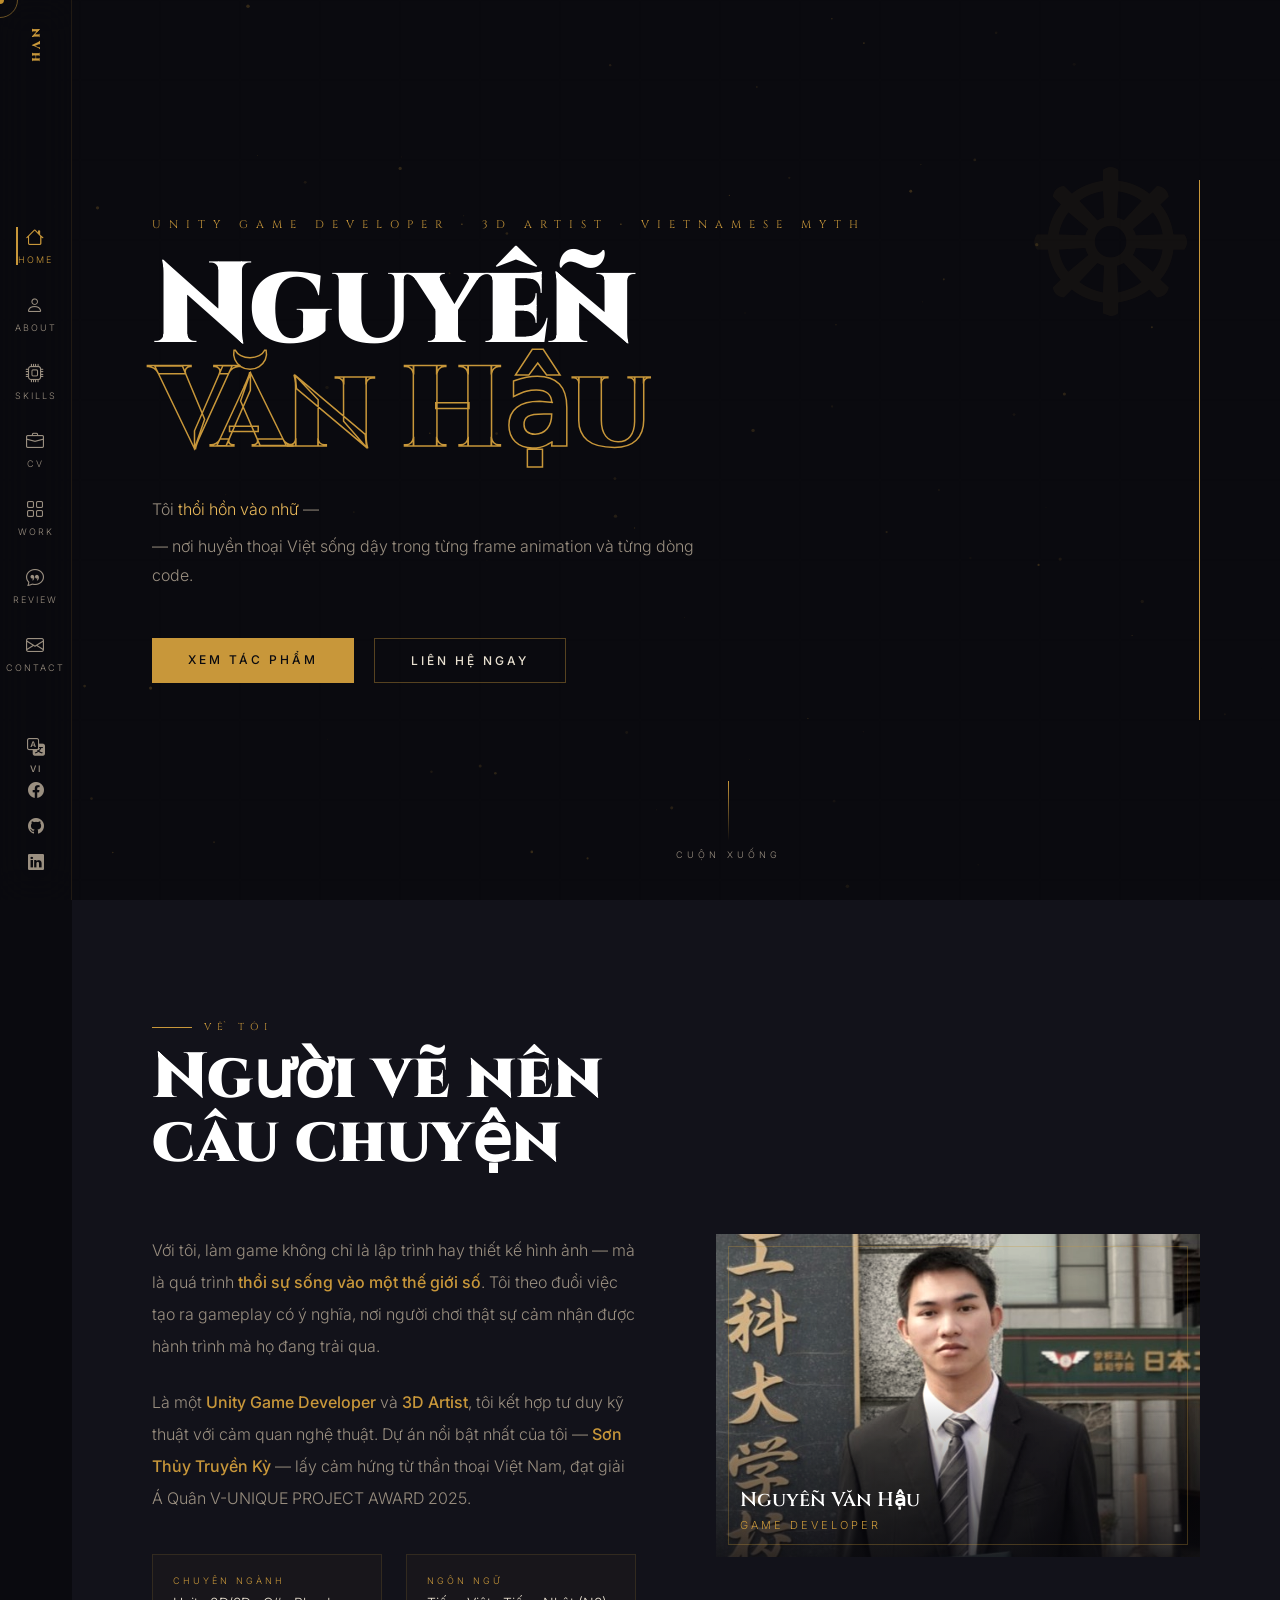
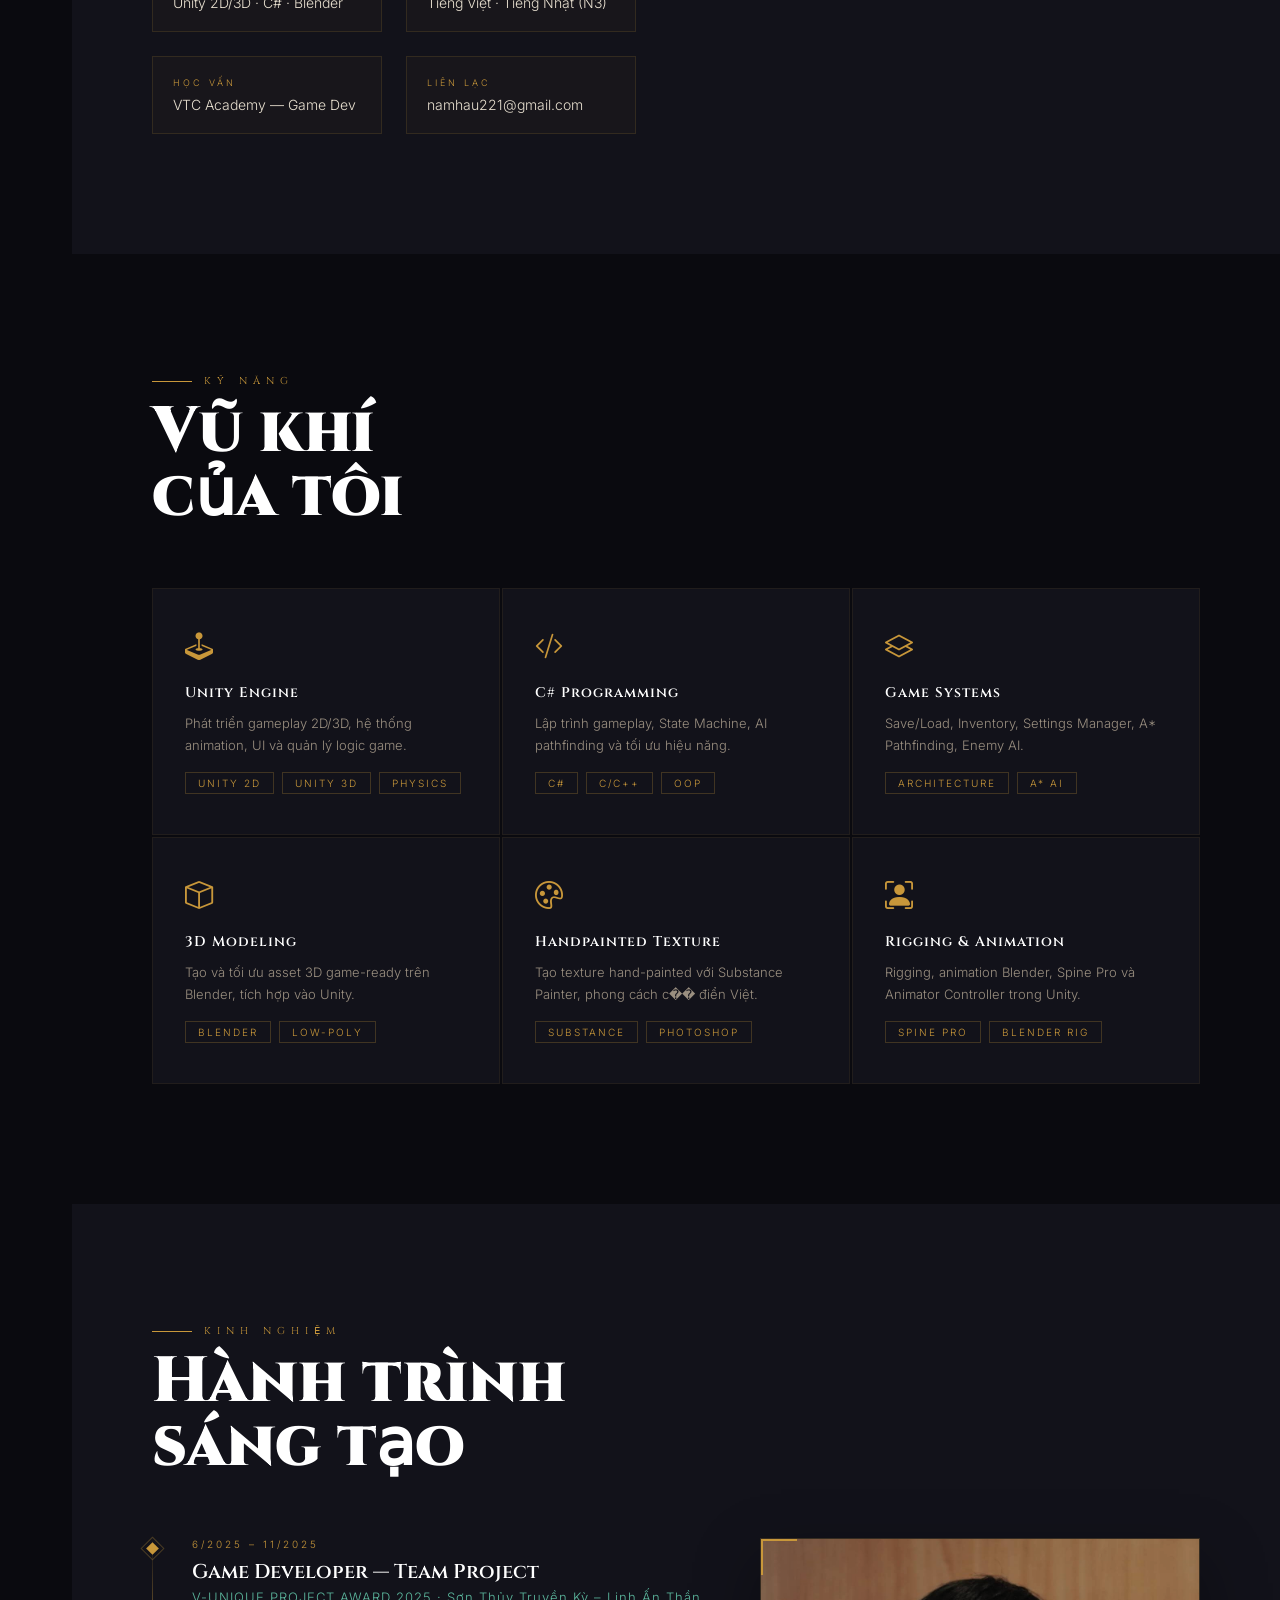
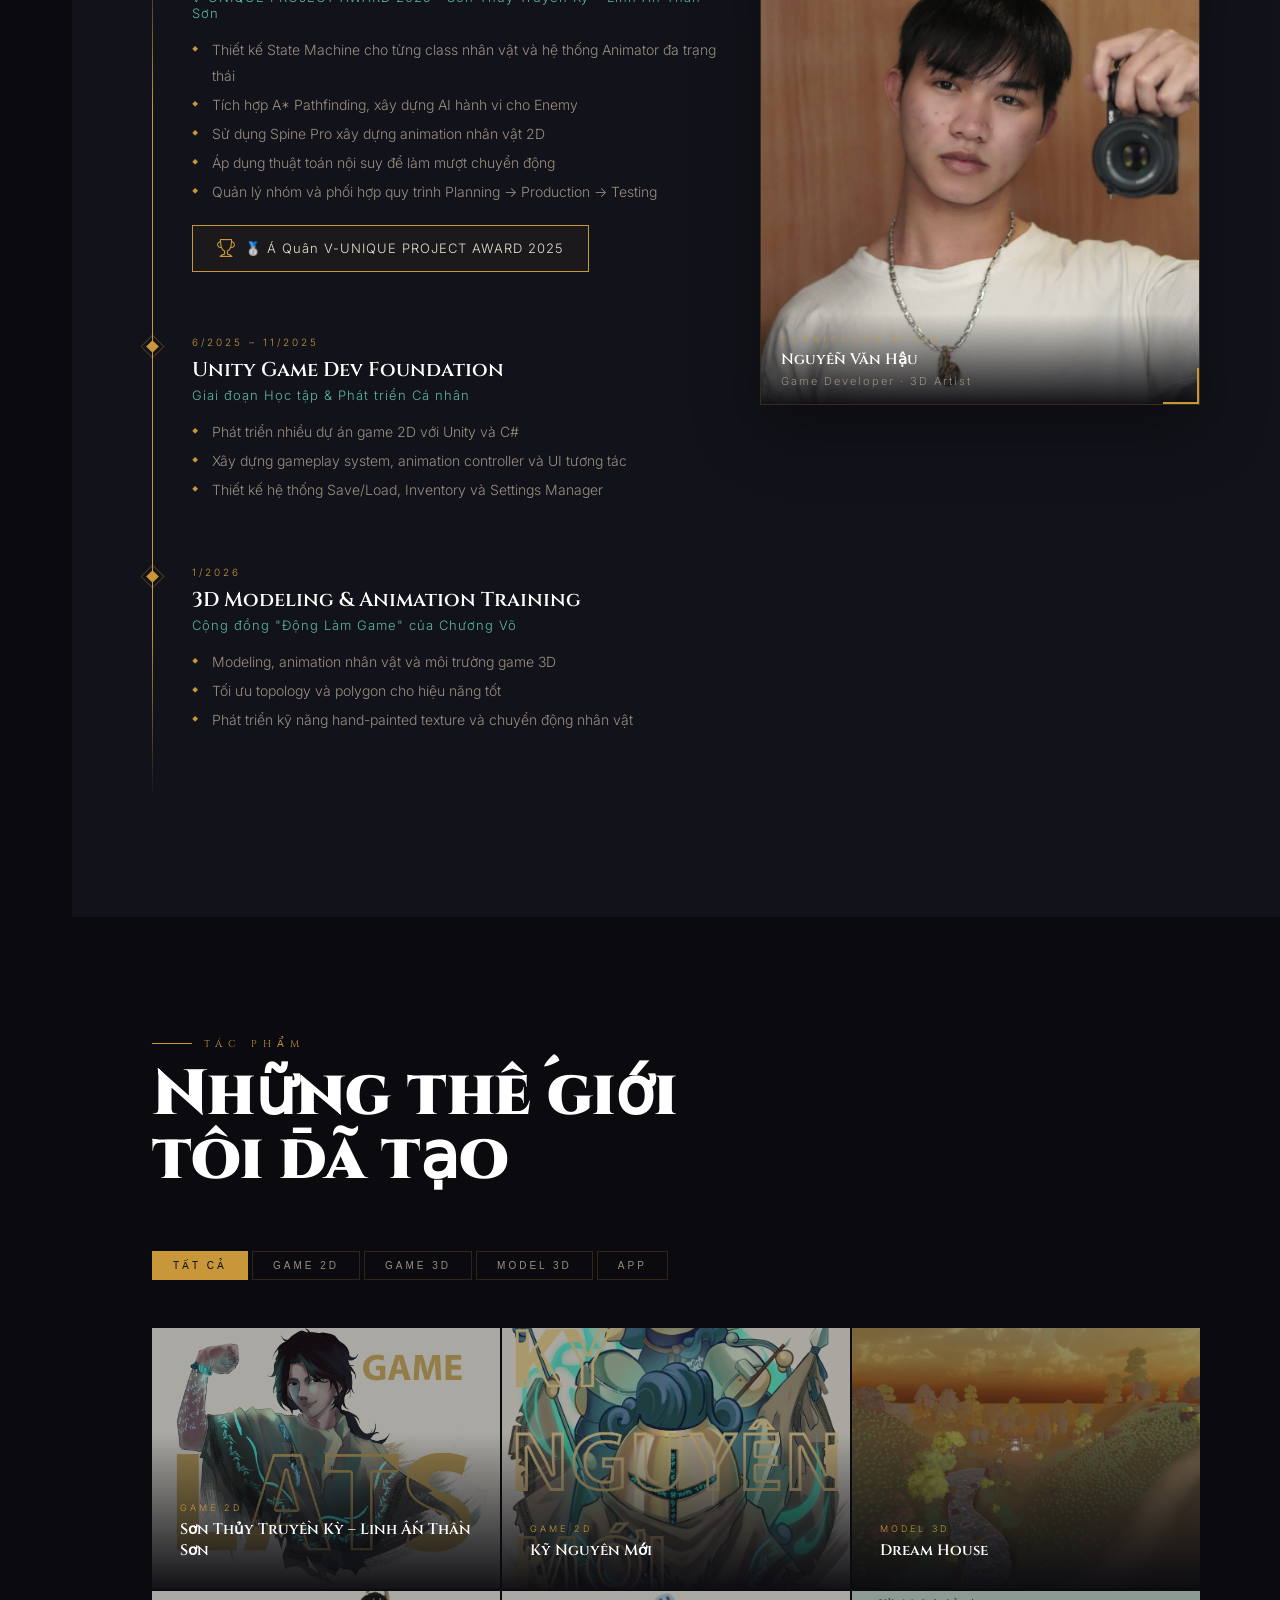
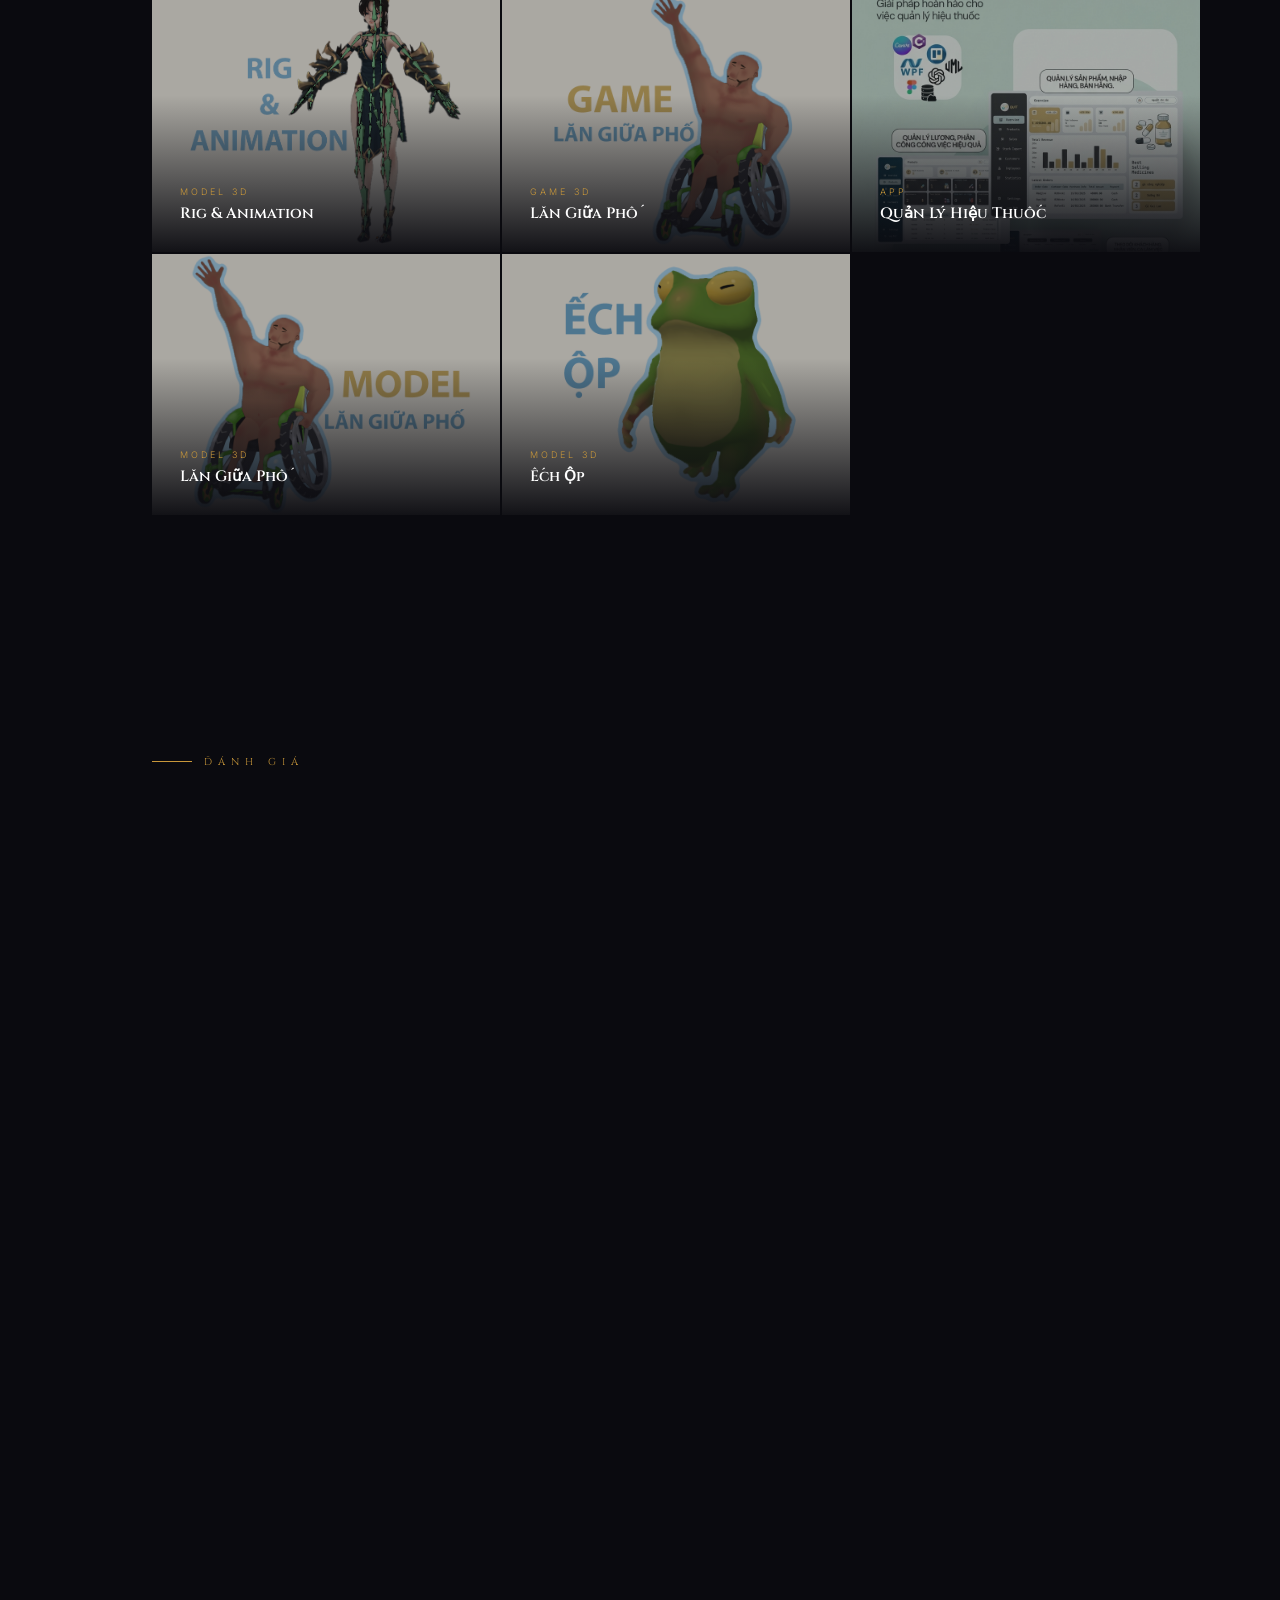
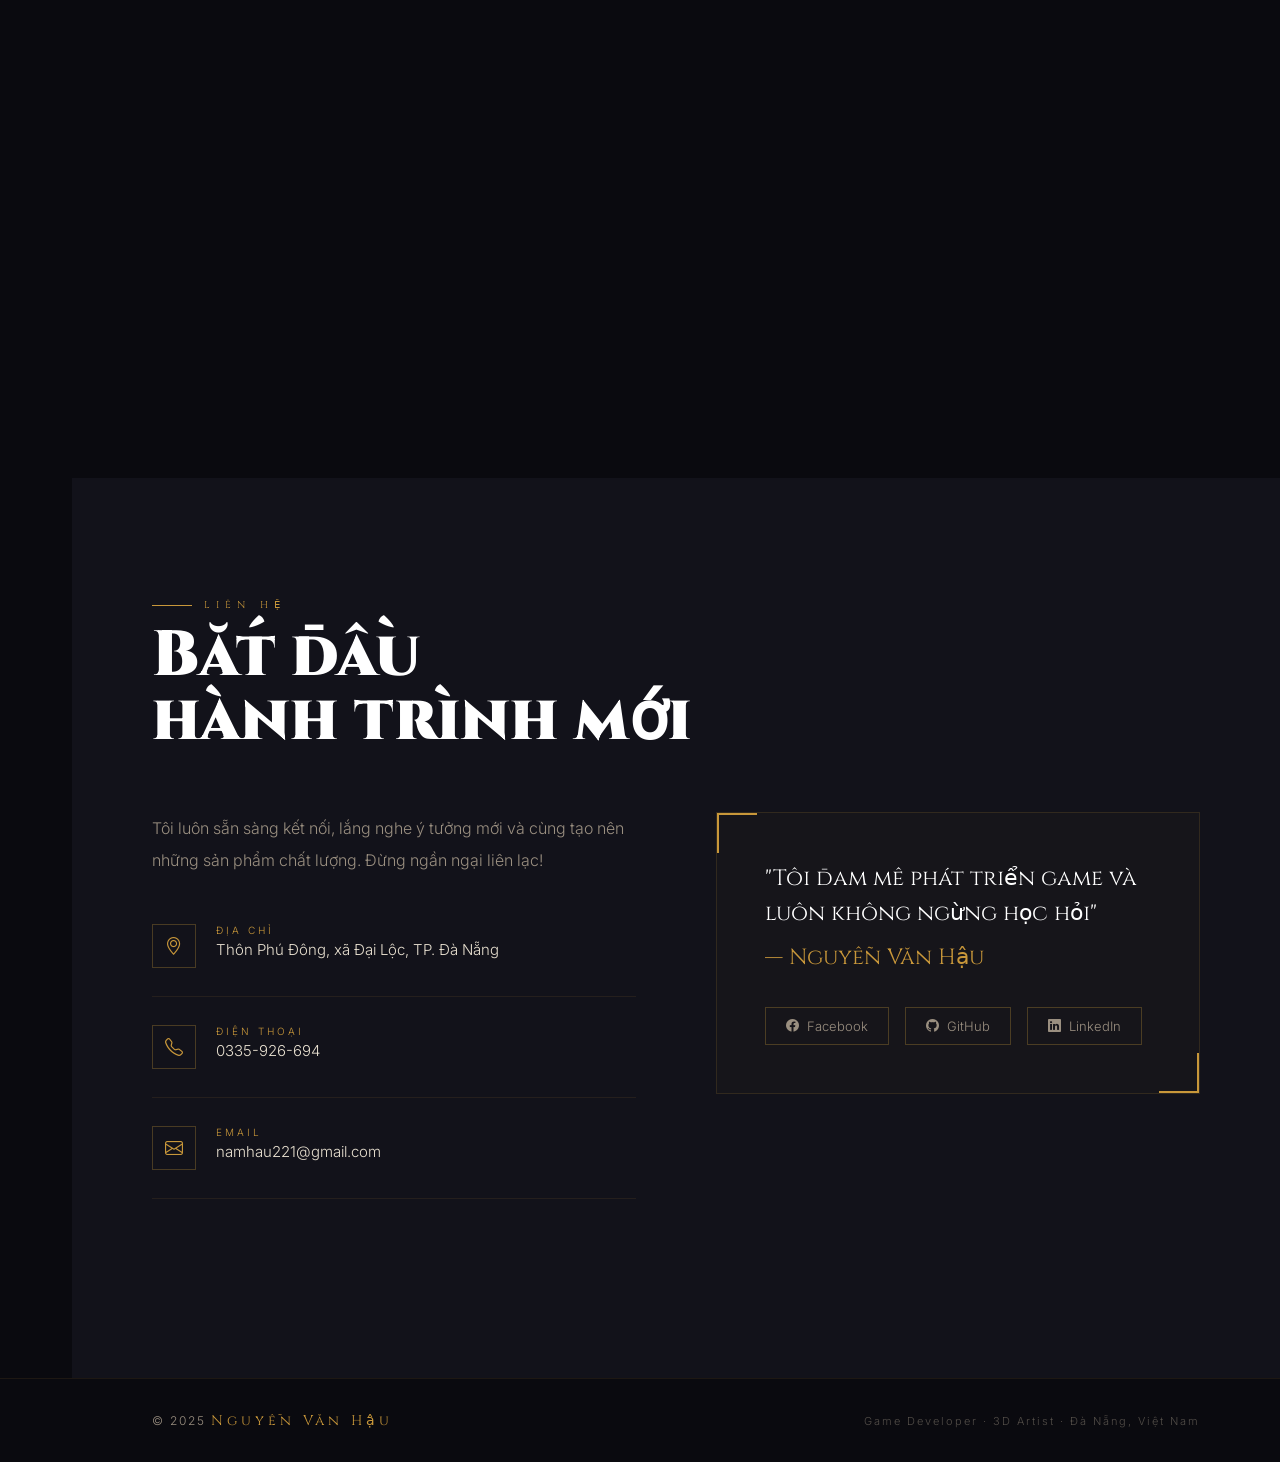
==== commit ae522b1e: "fix: optimize sidebar and language switcher for mobile on all HTML pages Agent-Logs-Url: https://git" ====
--- a/index.html
+++ b/index.html
@@ -888,14 +888,16 @@
       main { margin-left: 0; padding-top: 72px; }
       #nav {
         height: 72px; width: 100%; top: 0;
-        flex-direction: row; justify-content: center;
+        flex-direction: row; justify-content: space-evenly; gap: 0; padding: 0;
         border-right: none; border-bottom: 1px solid rgba(200,151,58,0.12);
       }
       .nav-logo, .nav-socials { display: none; }
+      .nav-link { min-height: 72px; padding: 0 6px; justify-content: center; }
       .nav-link span { display: none; }
-      .lang-switcher { position: static; bottom: auto; }
-      .lang-dropdown { left: 50%; bottom: 52px; transform: translateX(-50%) translateY(4px); }
-      .lang-dropdown.open { transform: translateX(-50%) translateY(0); }
+      .lang-switcher { position: relative; }
+      .lang-toggle { min-height: 72px; min-width: 40px; justify-content: center; }
+      .lang-dropdown { position: fixed; top: 72px; right: 0; left: auto; bottom: auto; transform: translateY(-4px); }
+      .lang-dropdown.open { transform: translateY(0); }
       section { padding: 60px 24px; }
       .skills-grid, .portfolio-grid { grid-template-columns: 1fr; }
       footer { flex-direction: column; gap: 12px; padding: 24px; }
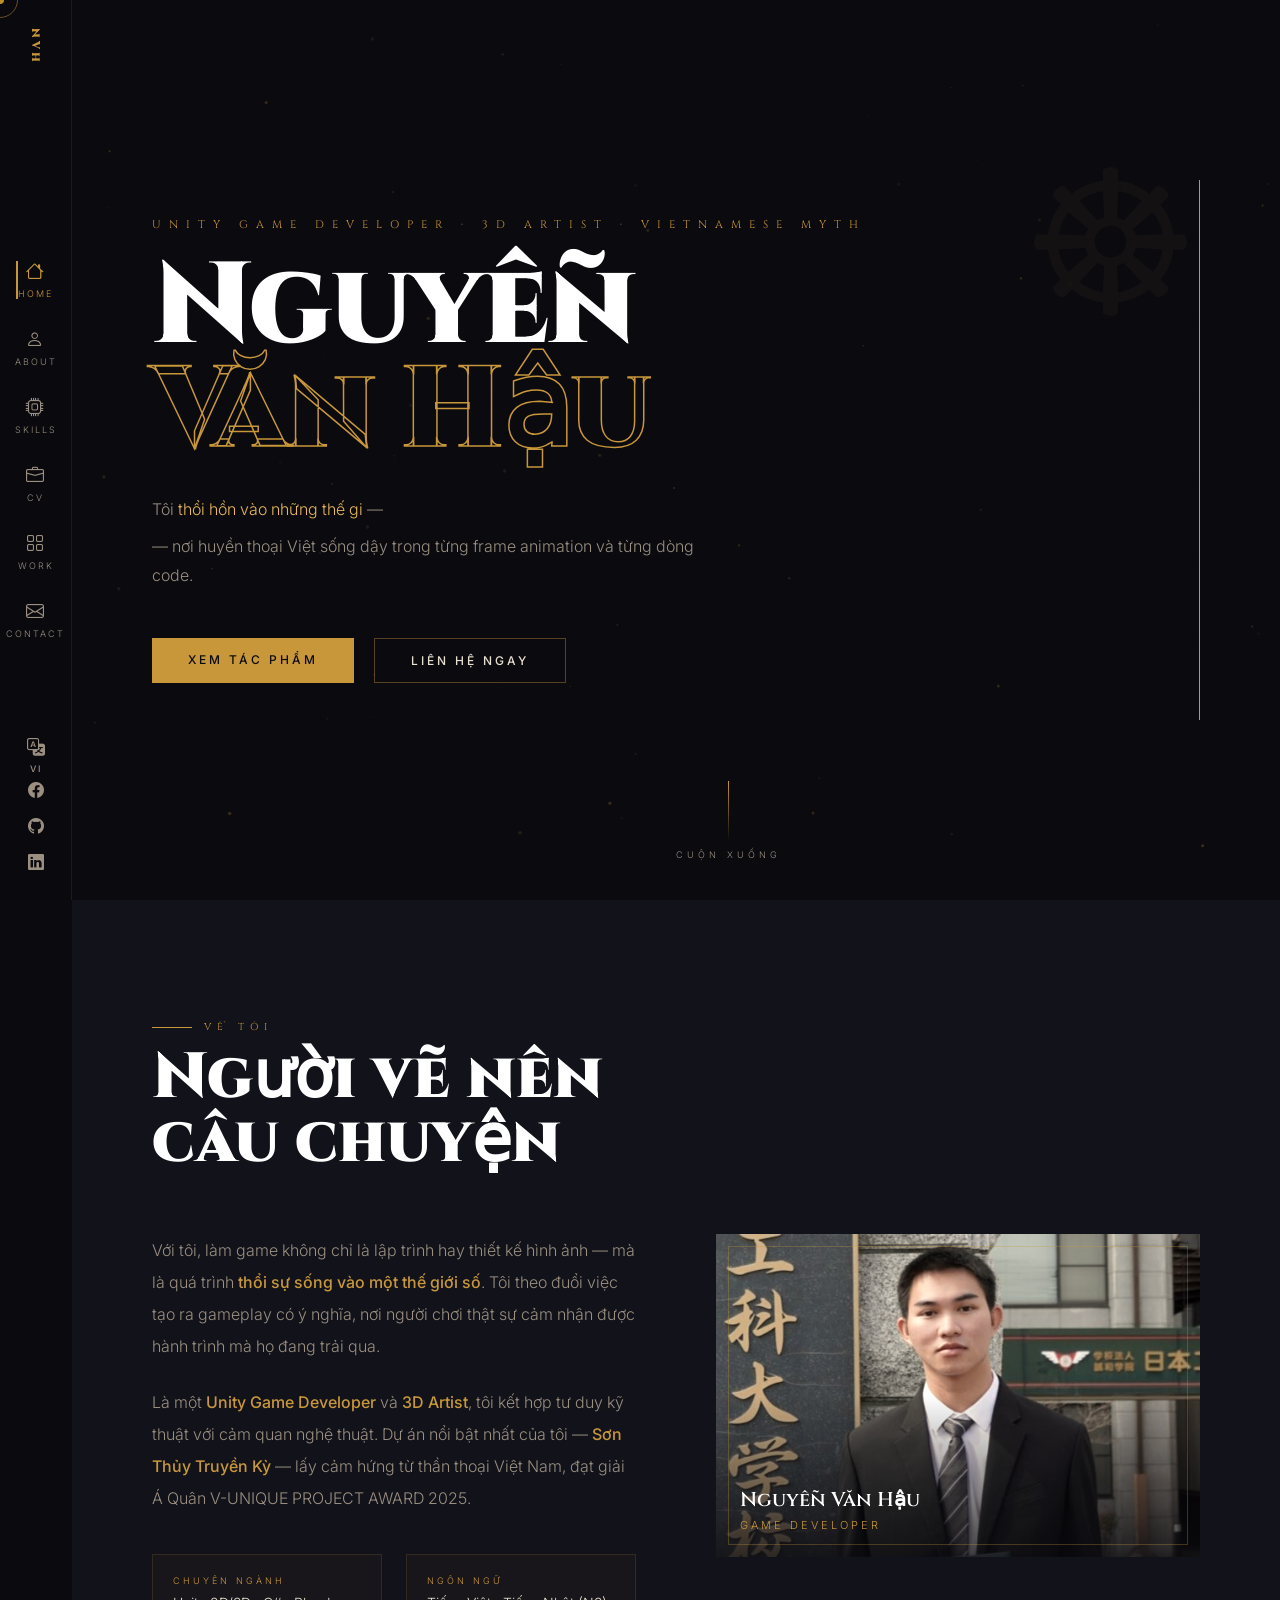
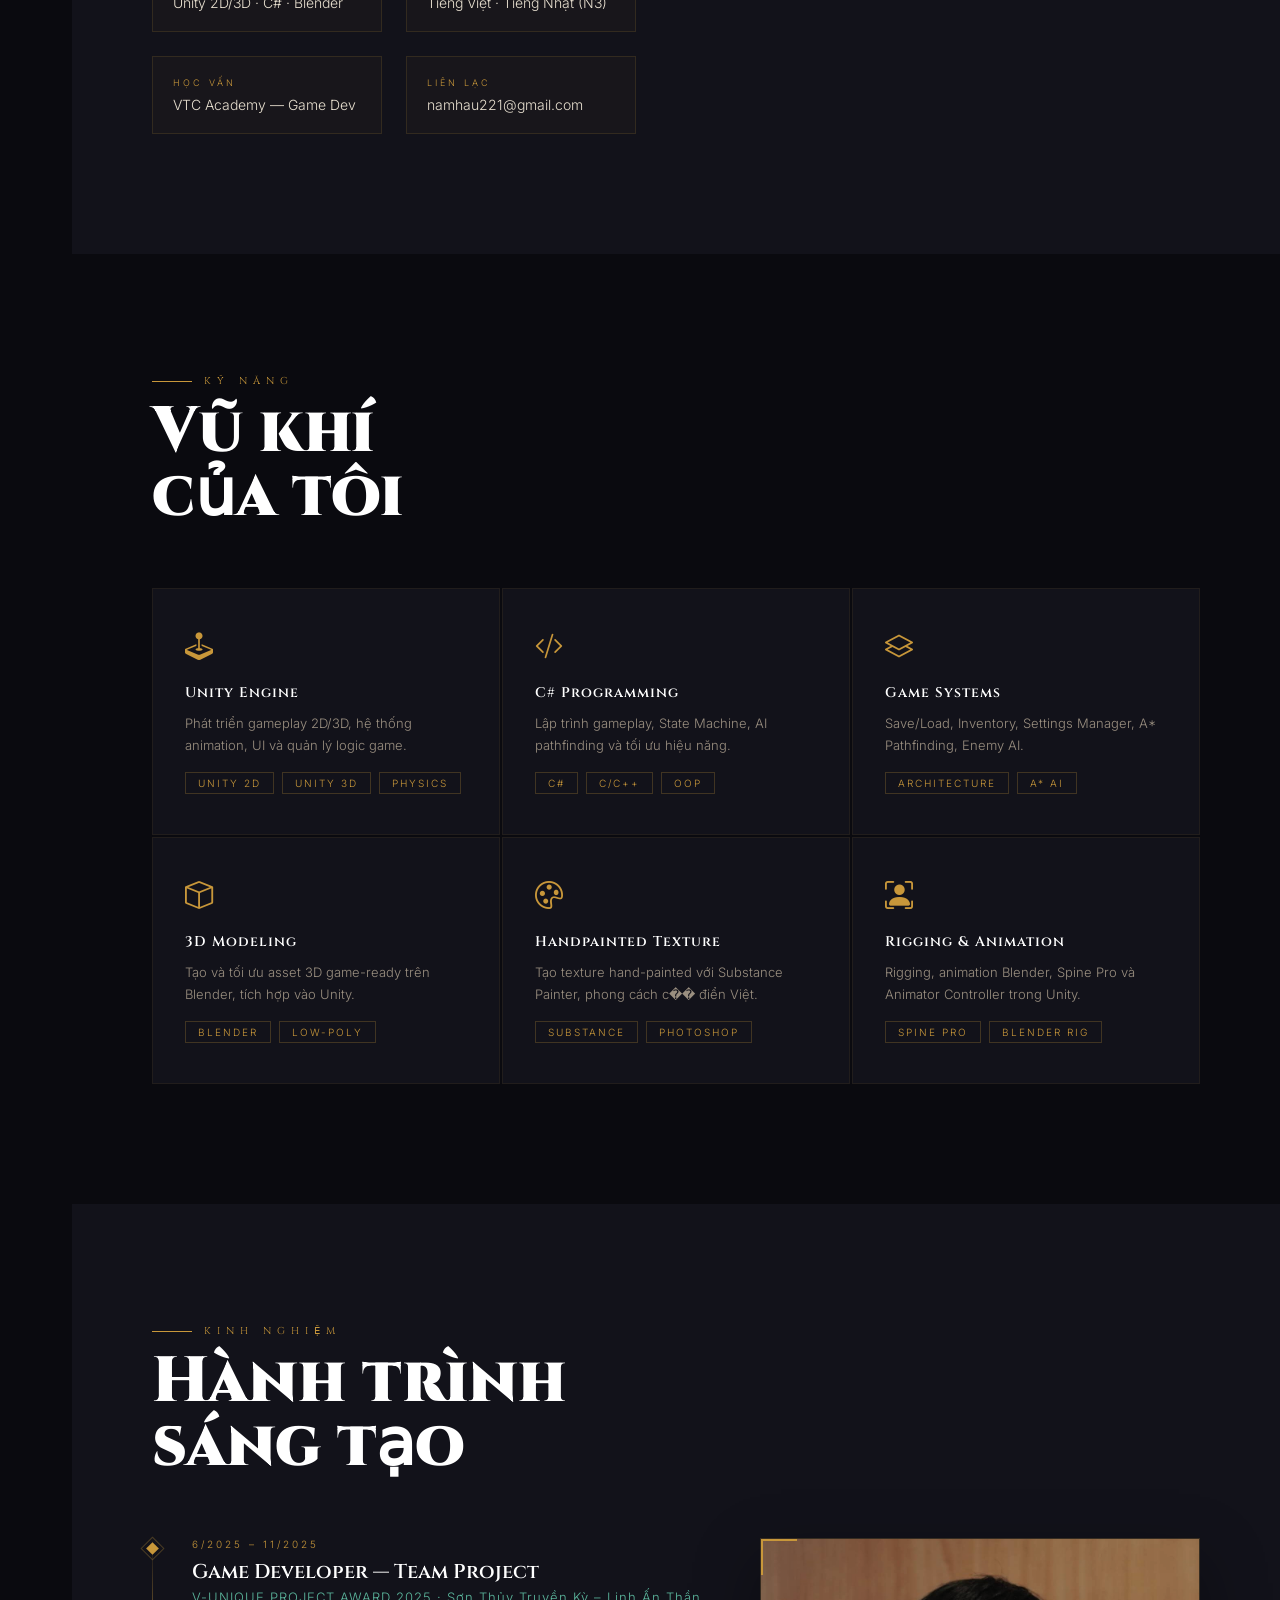
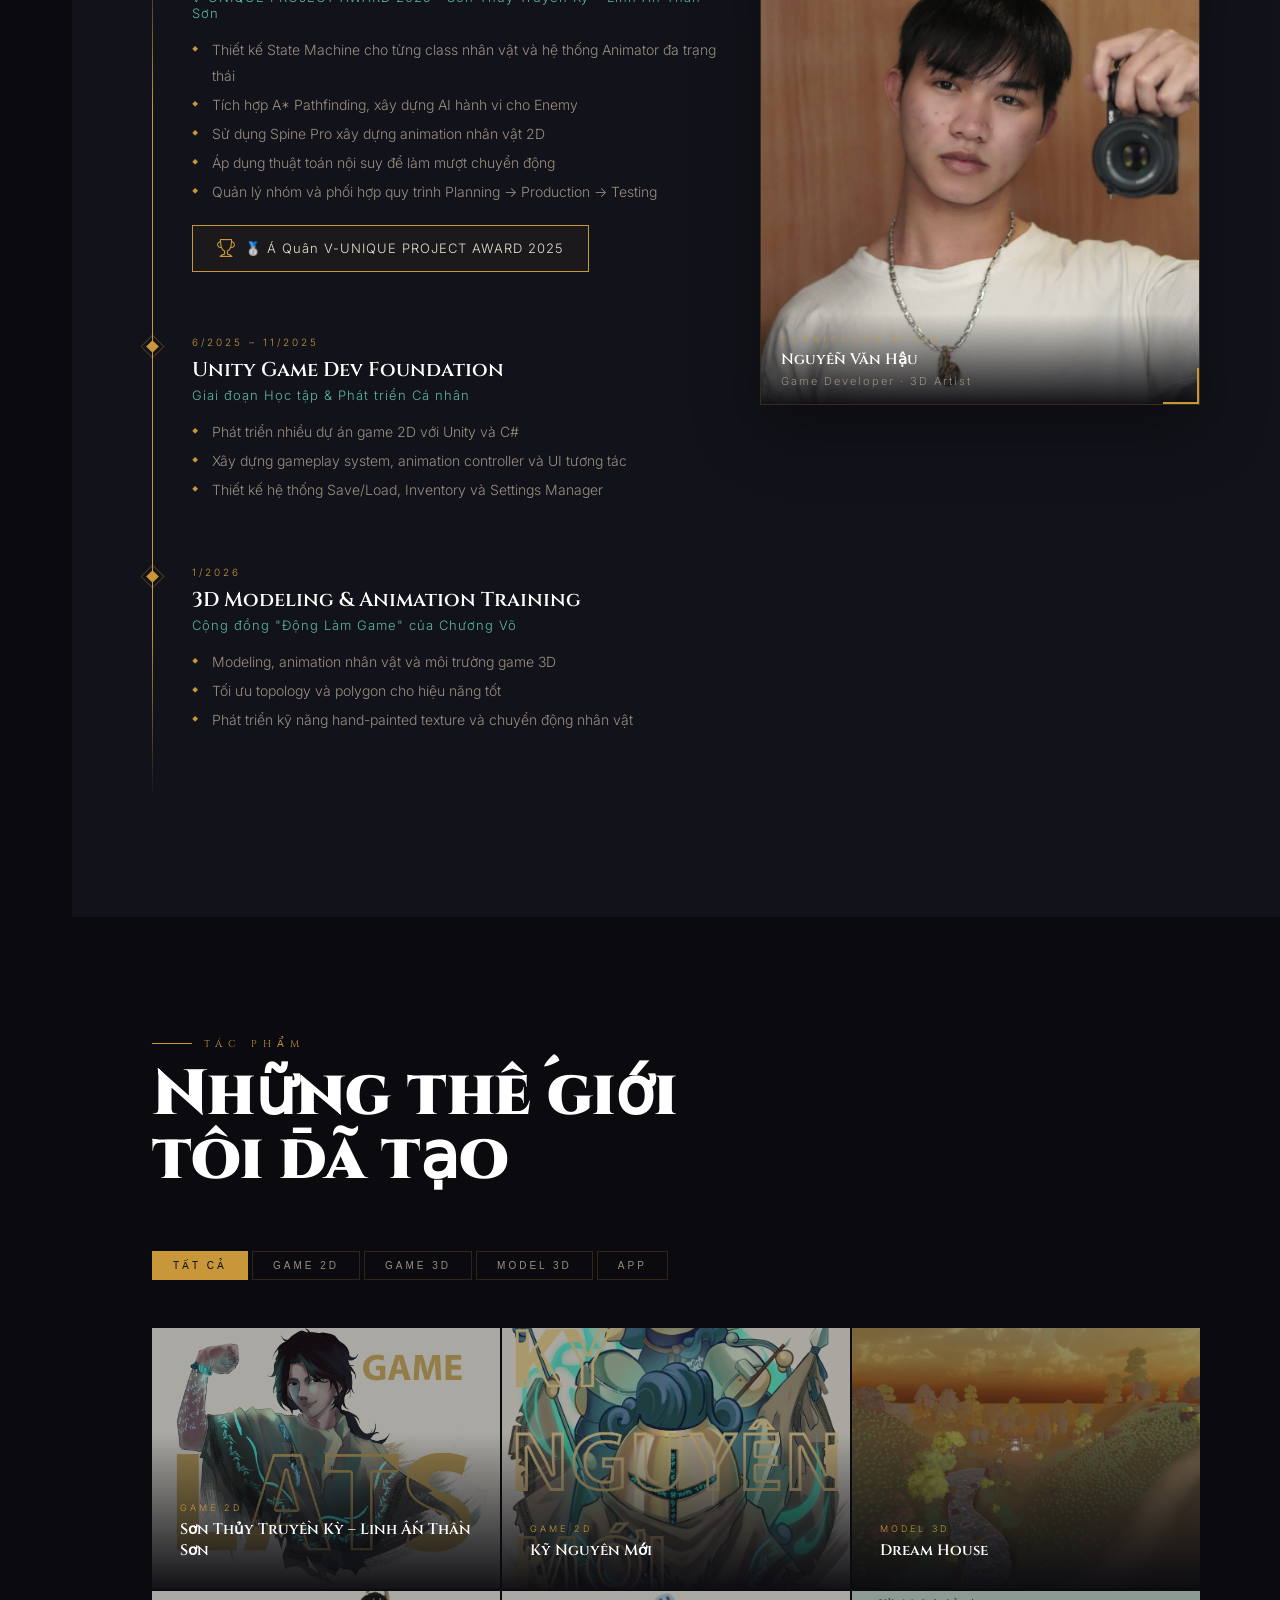
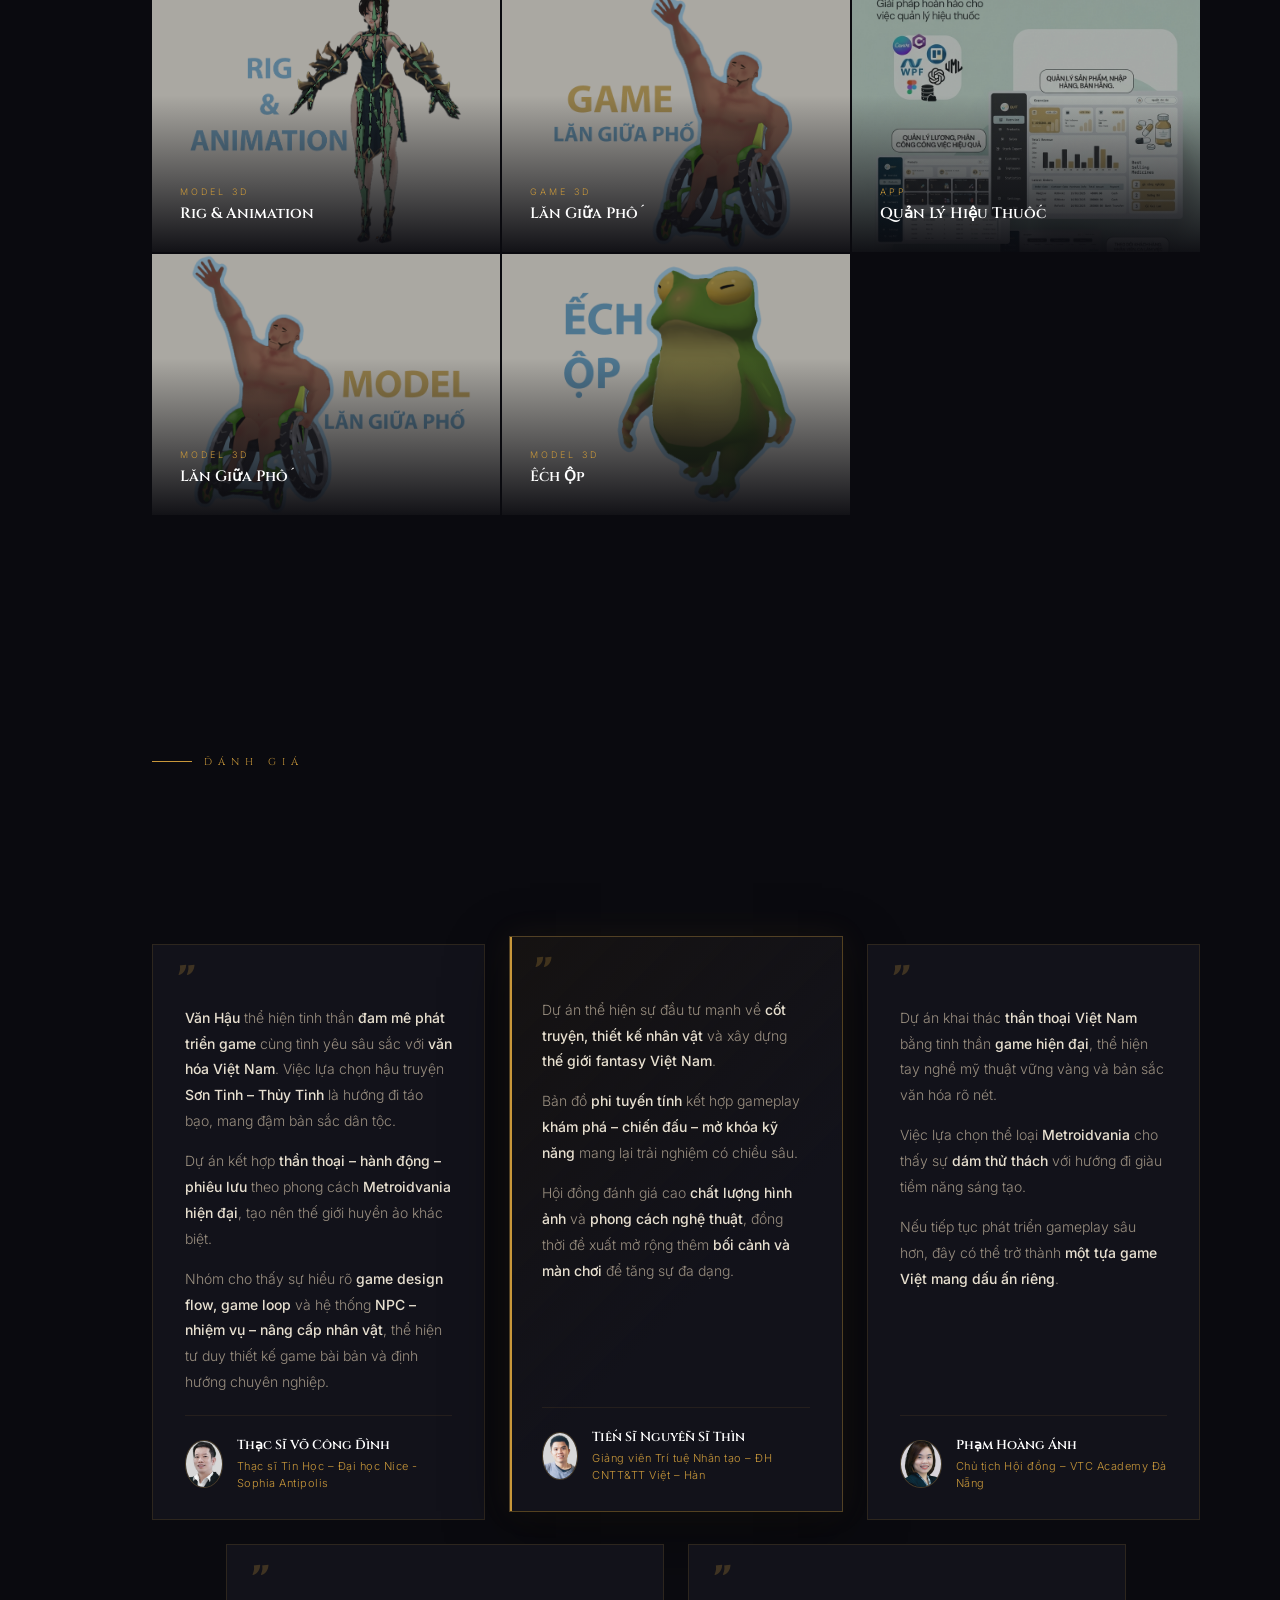
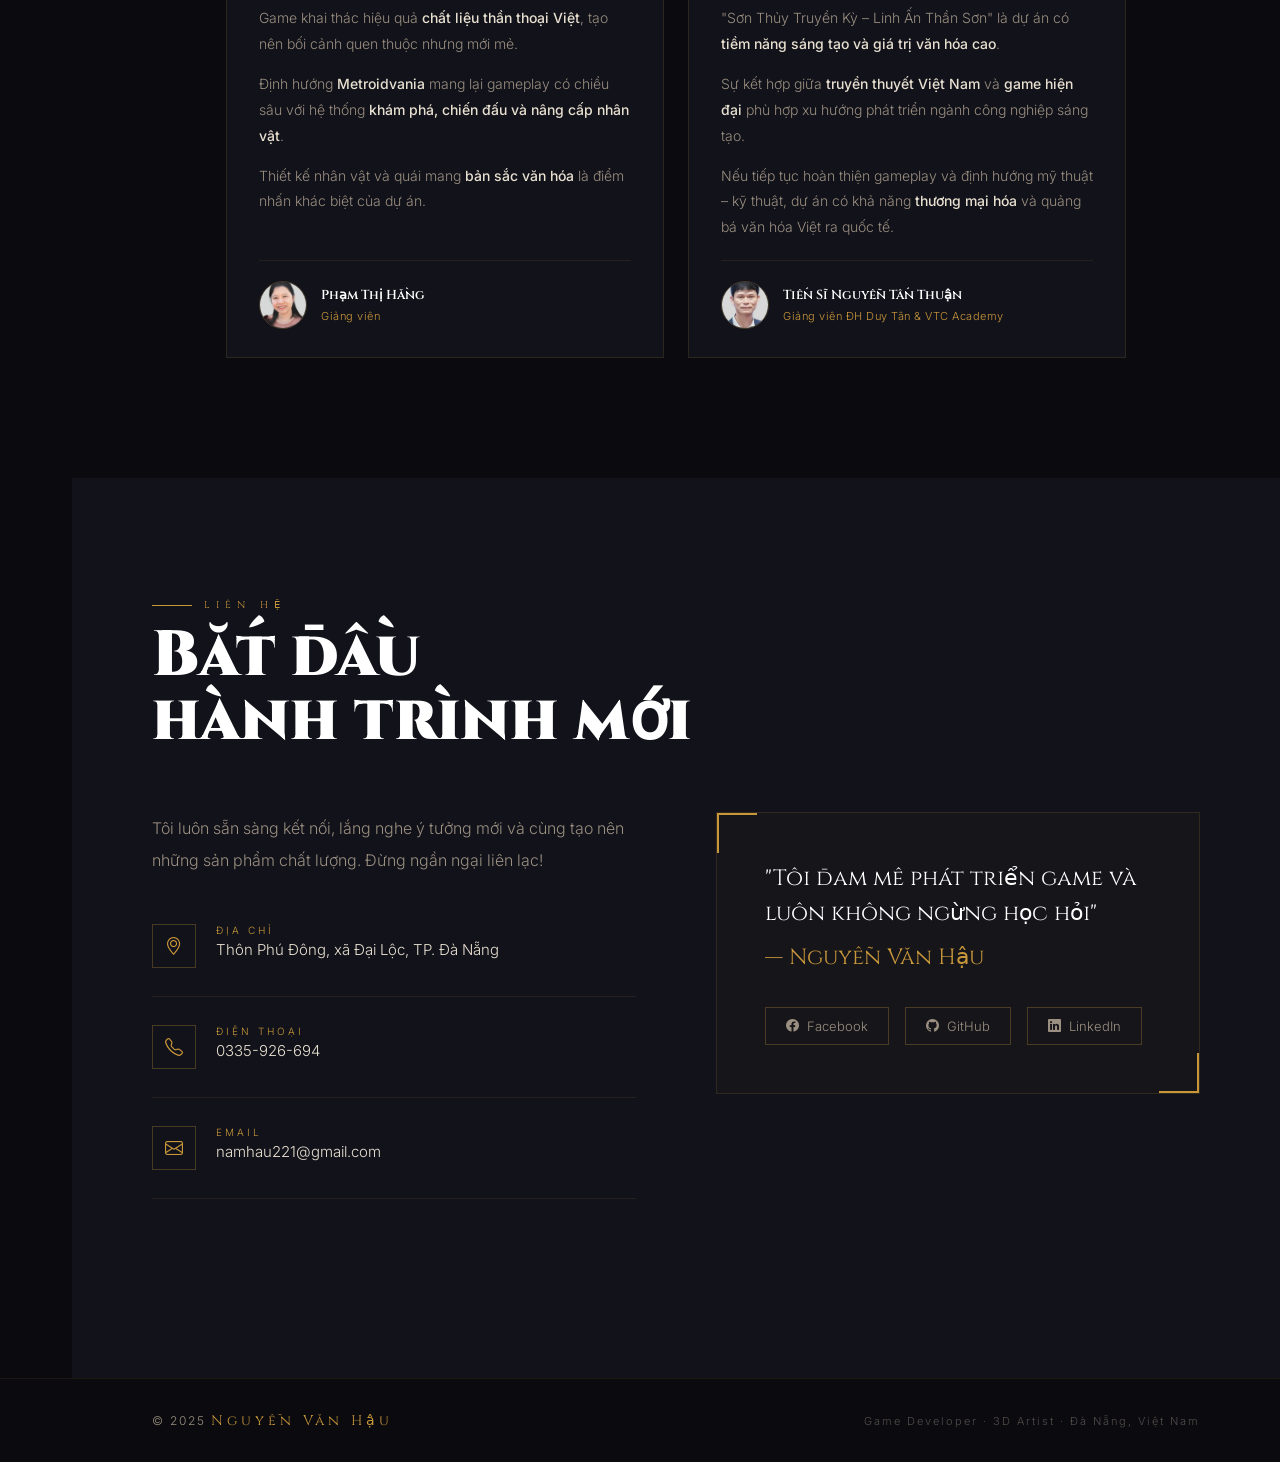
==== commit 0aaaaf26: "remove reviews button" ====
--- a/index.html
+++ b/index.html
@@ -929,9 +929,9 @@
   <a href="#portfolio"  class="nav-link" data-section="portfolio">
     <i class="bi bi-grid"></i><span>Work</span>
   </a>
-  <a href="#reviews"    class="nav-link" data-section="reviews">
+  <!-- <a href="#reviews"    class="nav-link" data-section="reviews">
     <i class="bi bi-chat-quote"></i><span>Review</span>
-  </a>
+  </a> -->
   <a href="#contact"    class="nav-link" data-section="contact">
     <i class="bi bi-envelope"></i><span>Contact</span>
   </a>
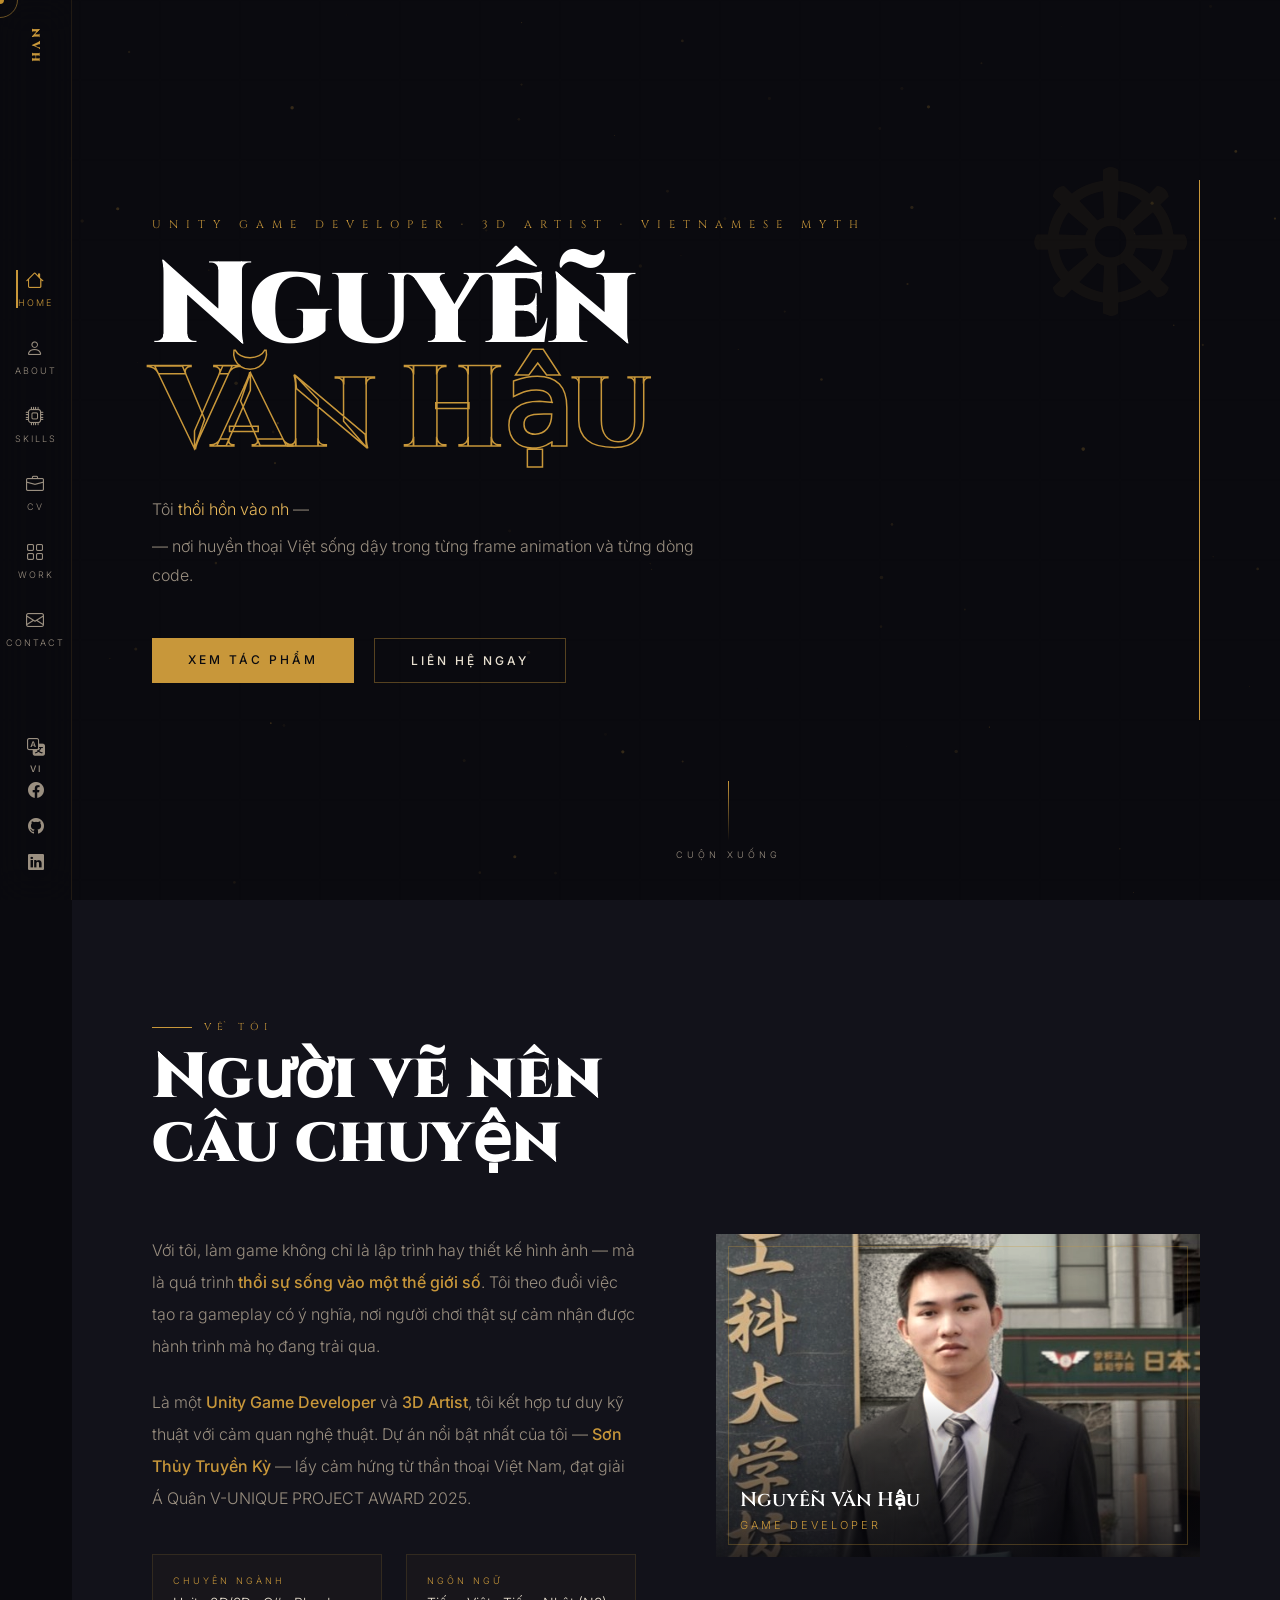
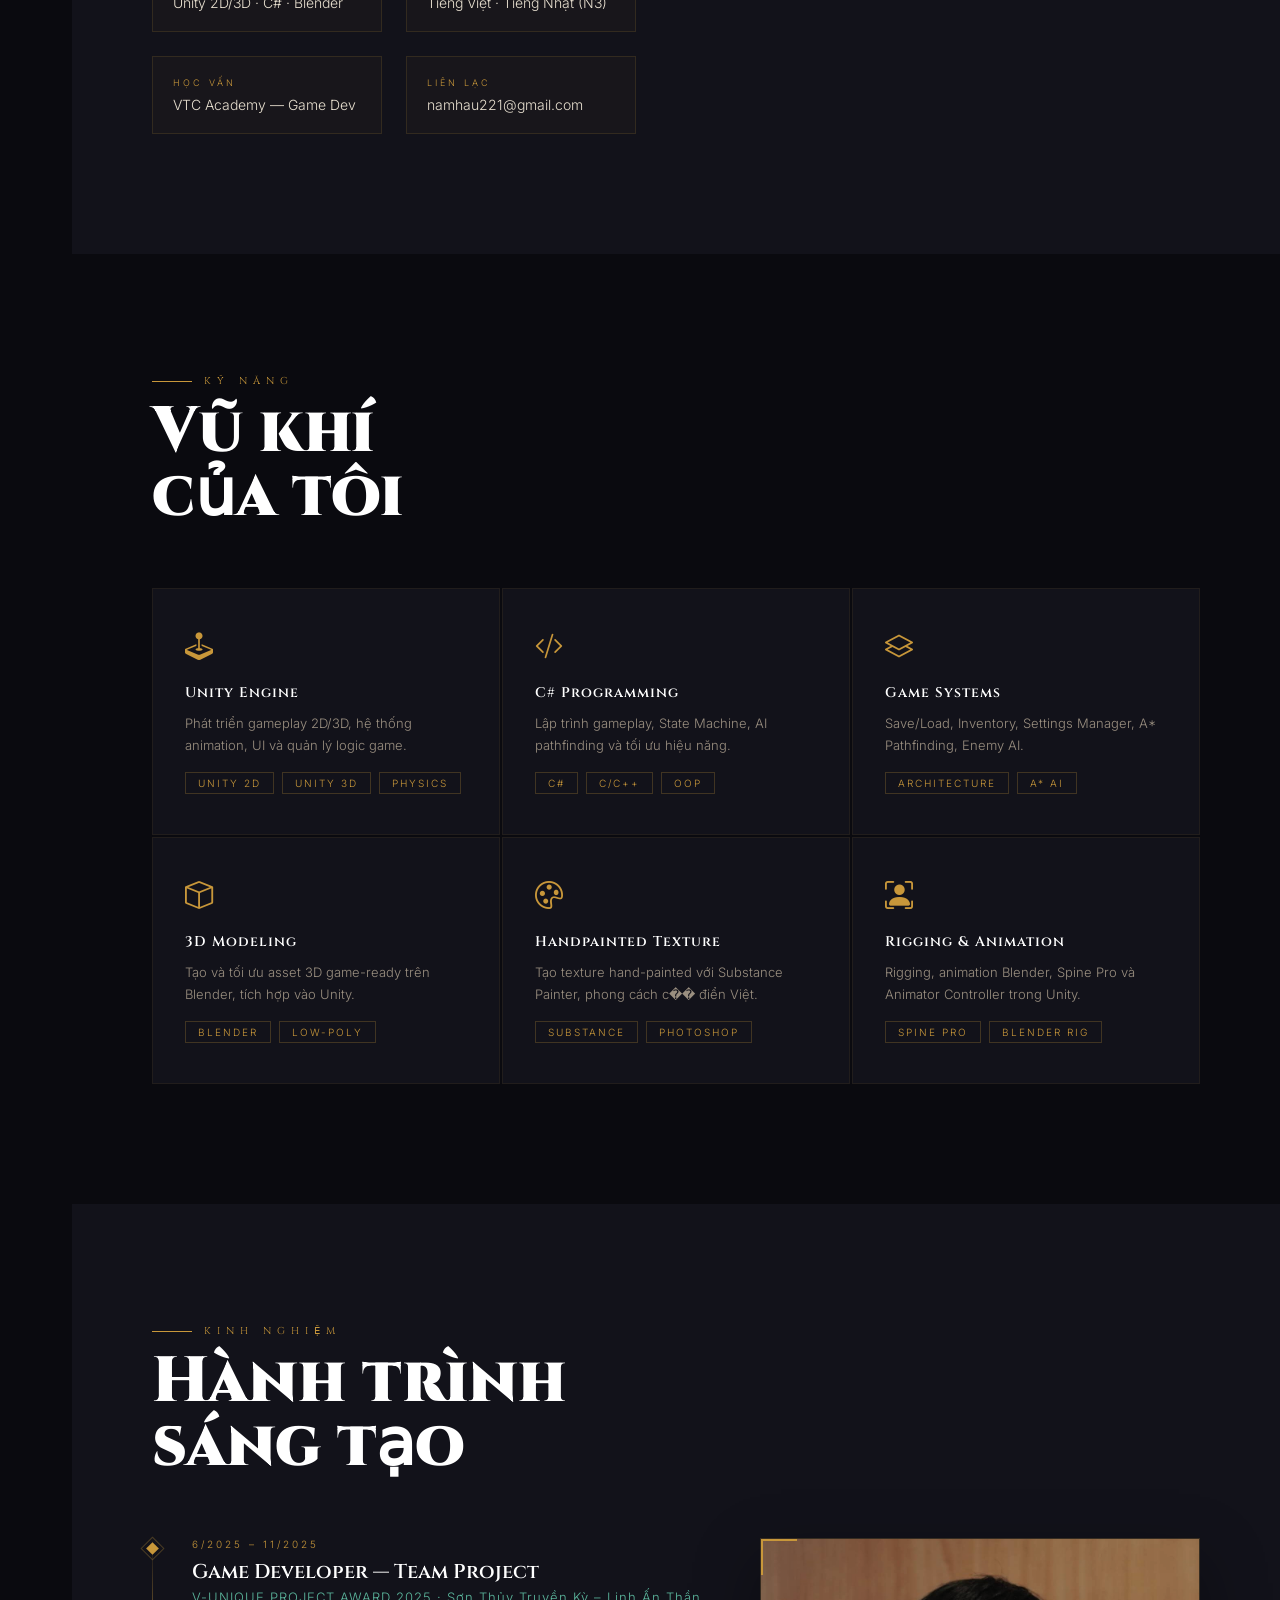
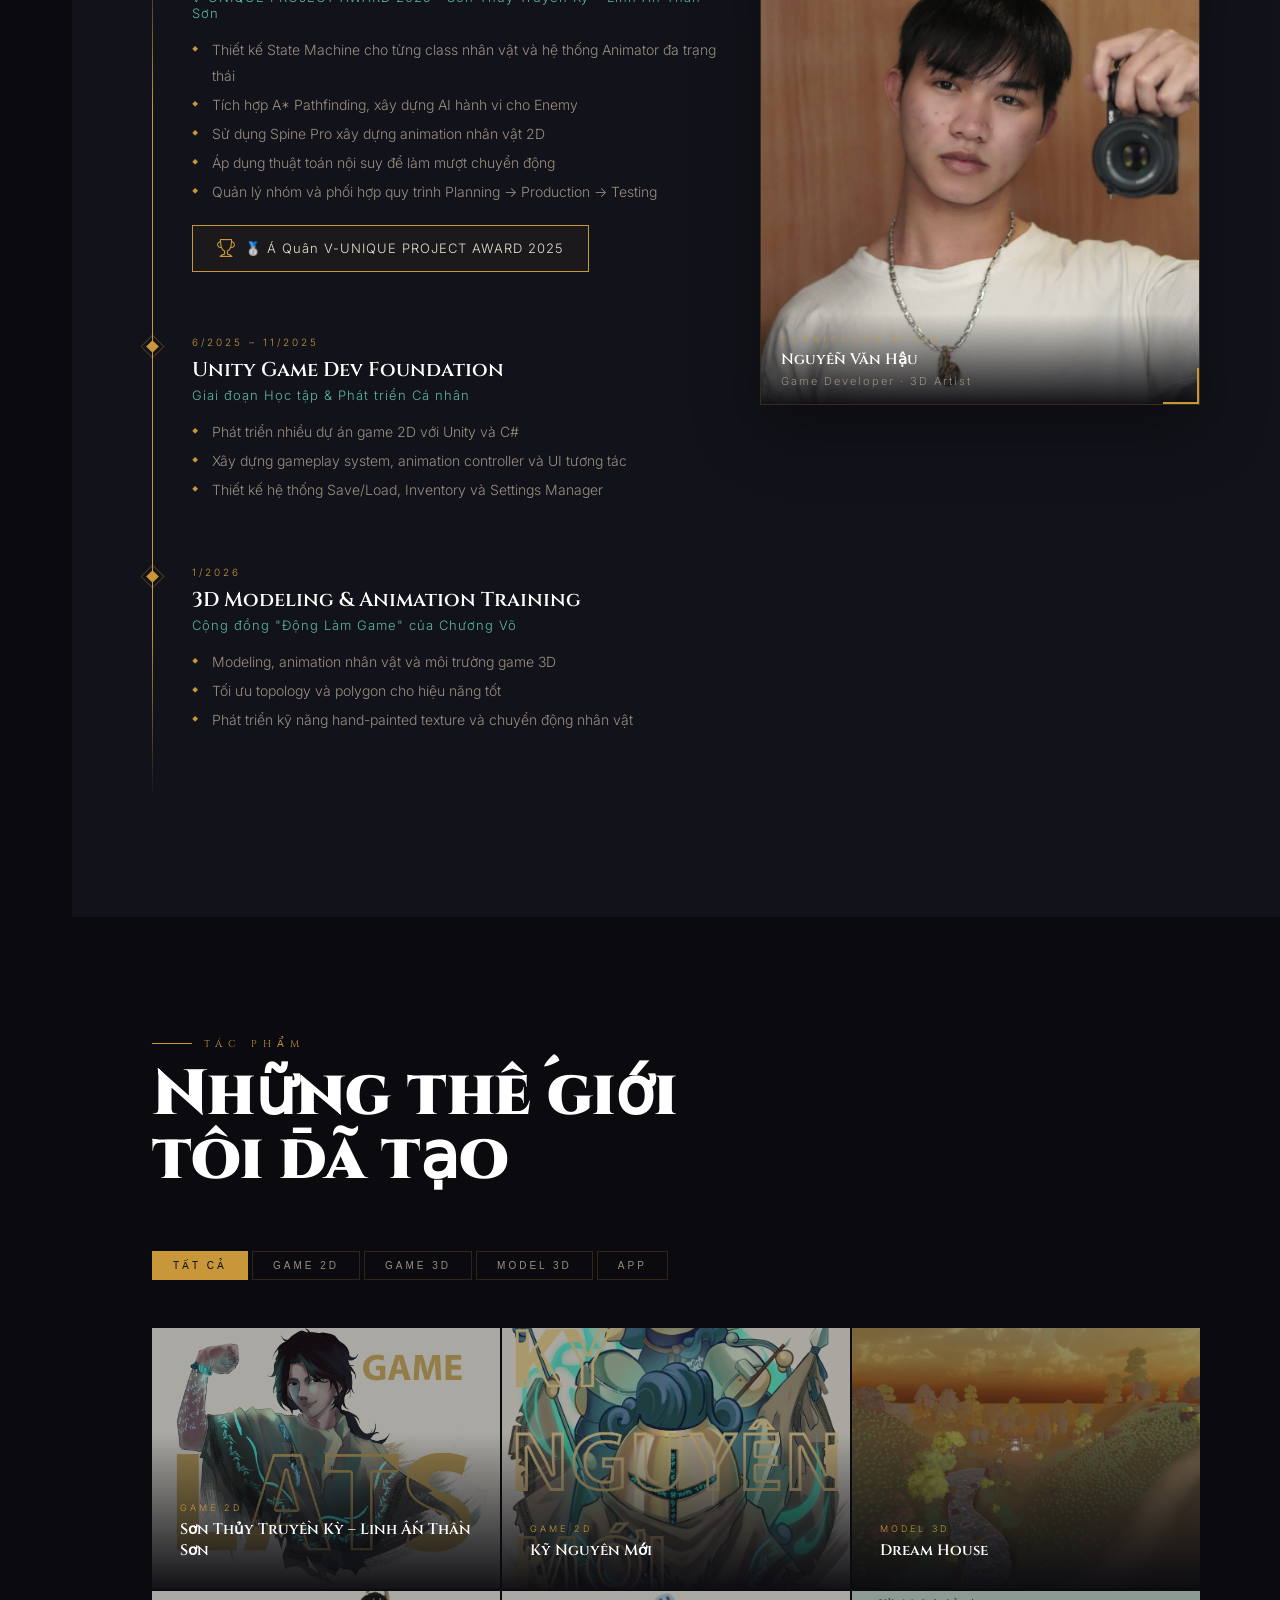
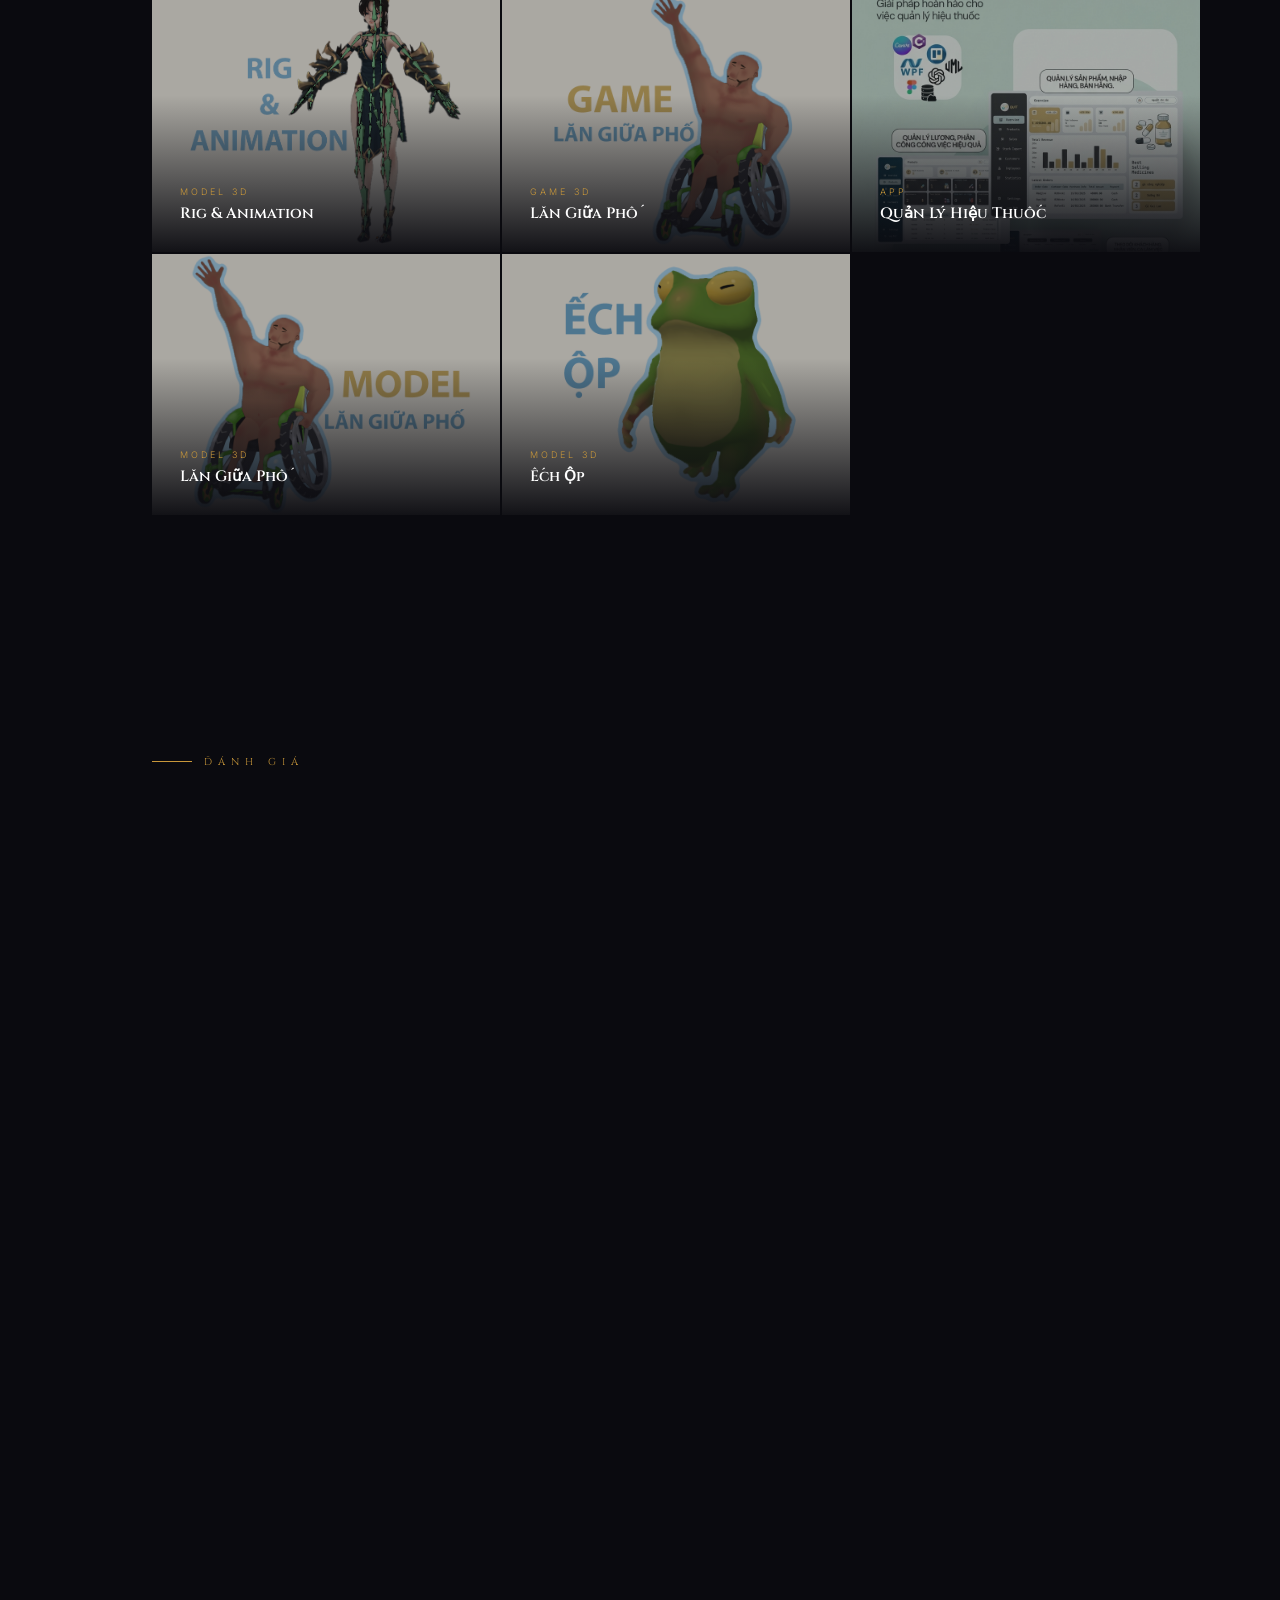
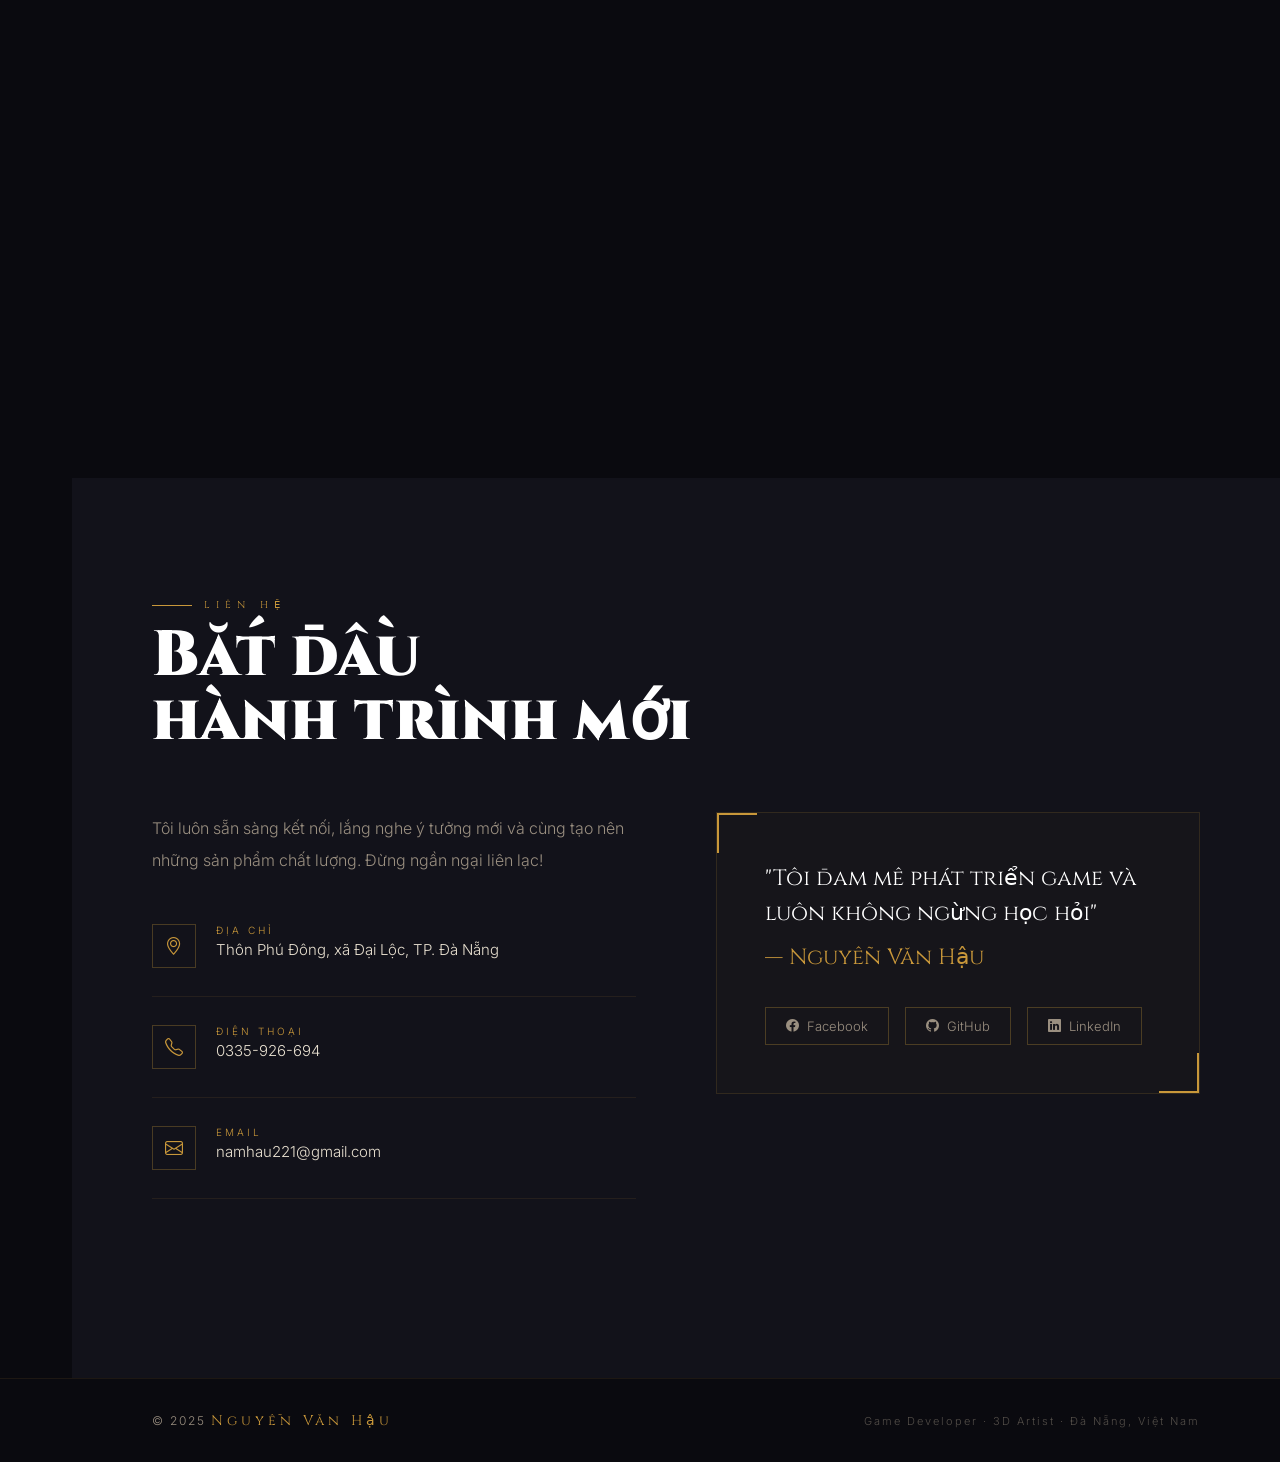
==== commit 68ccddbb: "fix position switch language button" ====
--- a/index.html
+++ b/index.html
@@ -49,8 +49,8 @@
       border-right: 1px solid rgba(200,151,58,0.12);
       backdrop-filter: blur(20px);
       display: flex; flex-direction: column; align-items: center;
-      justify-content: center; gap: 30px; z-index: 100;
-      padding: 24px 0;
+      justify-content: flex-start; gap: 30px; z-index: 100;
+      padding: 30vh 0 24px;
     }
 
     .nav-logo {
@@ -888,14 +888,24 @@
       main { margin-left: 0; padding-top: 72px; }
       #nav {
         height: 72px; width: 100%; top: 0;
-        flex-direction: row; justify-content: space-evenly; gap: 0; padding: 0;
+          flex-direction: row; justify-content: space-evenly; gap: 0; padding: 0 52px 0 0;
         border-right: none; border-bottom: 1px solid rgba(200,151,58,0.12);
       }
       .nav-logo, .nav-socials { display: none; }
       .nav-link { min-height: 72px; padding: 0 6px; justify-content: center; }
       .nav-link span { display: none; }
-      .lang-switcher { position: relative; }
-      .lang-toggle { min-height: 72px; min-width: 40px; justify-content: center; }
+        .lang-switcher {
+          position: absolute;
+          top: 0;
+          right: 0;
+          bottom: auto;
+          width: 52px;
+          height: 72px;
+          display: flex;
+          align-items: center;
+          justify-content: center;
+        }
+        .lang-toggle { min-height: 72px; min-width: 52px; justify-content: center; }
       .lang-dropdown { position: fixed; top: 72px; right: 0; left: auto; bottom: auto; transform: translateY(-4px); }
       .lang-dropdown.open { transform: translateY(0); }
       section { padding: 60px 24px; }
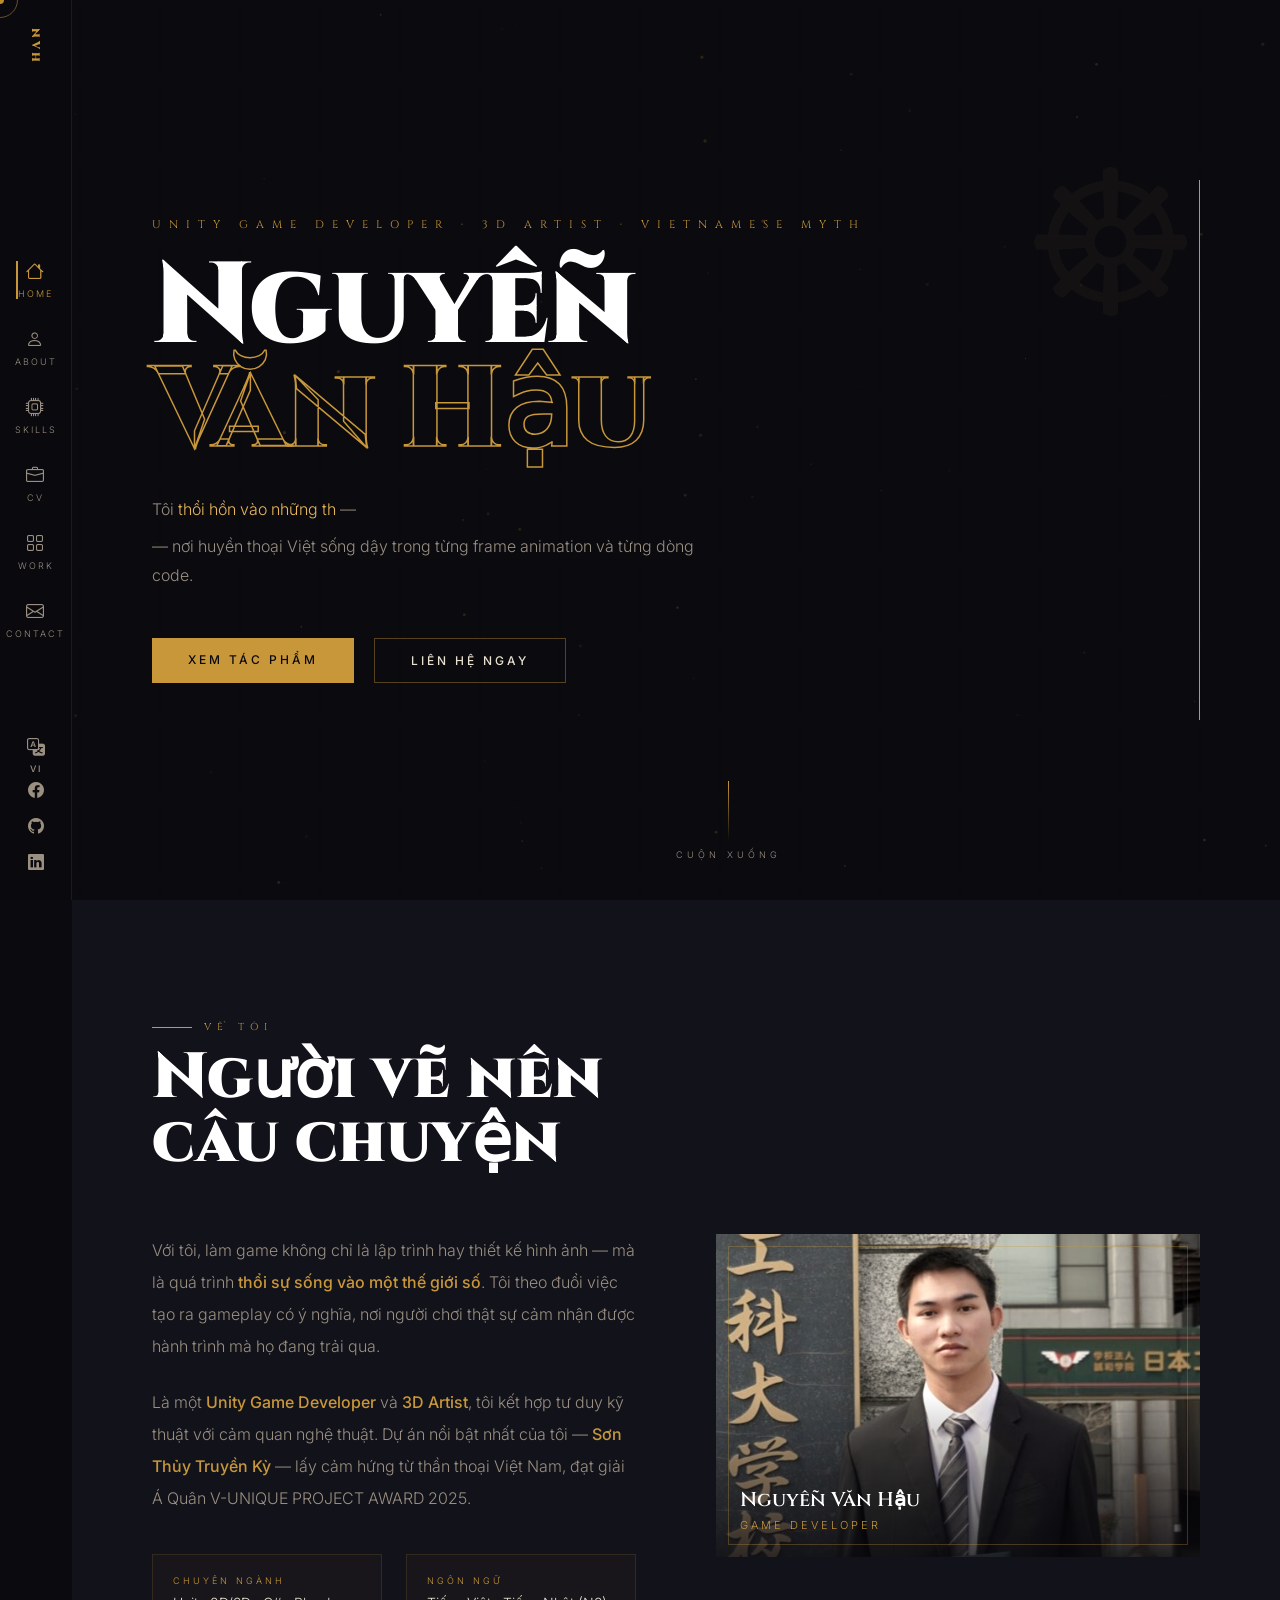
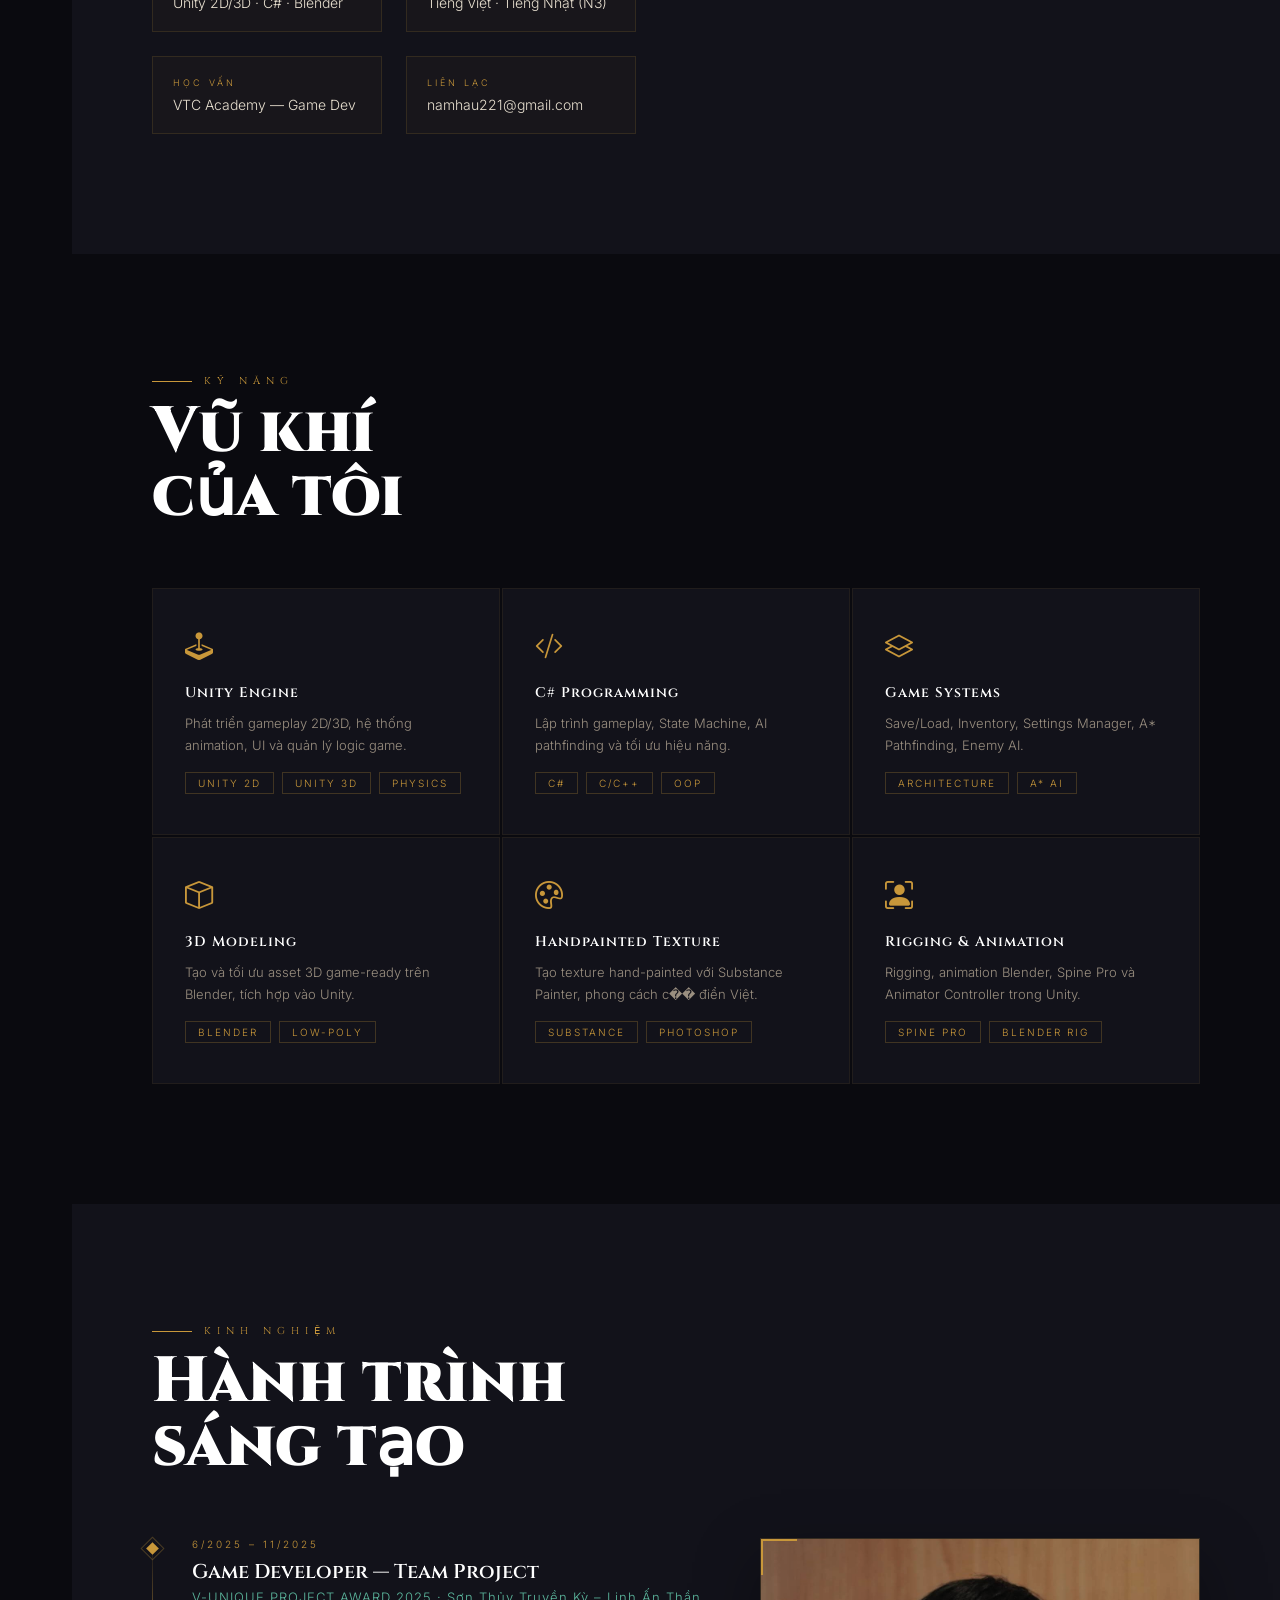
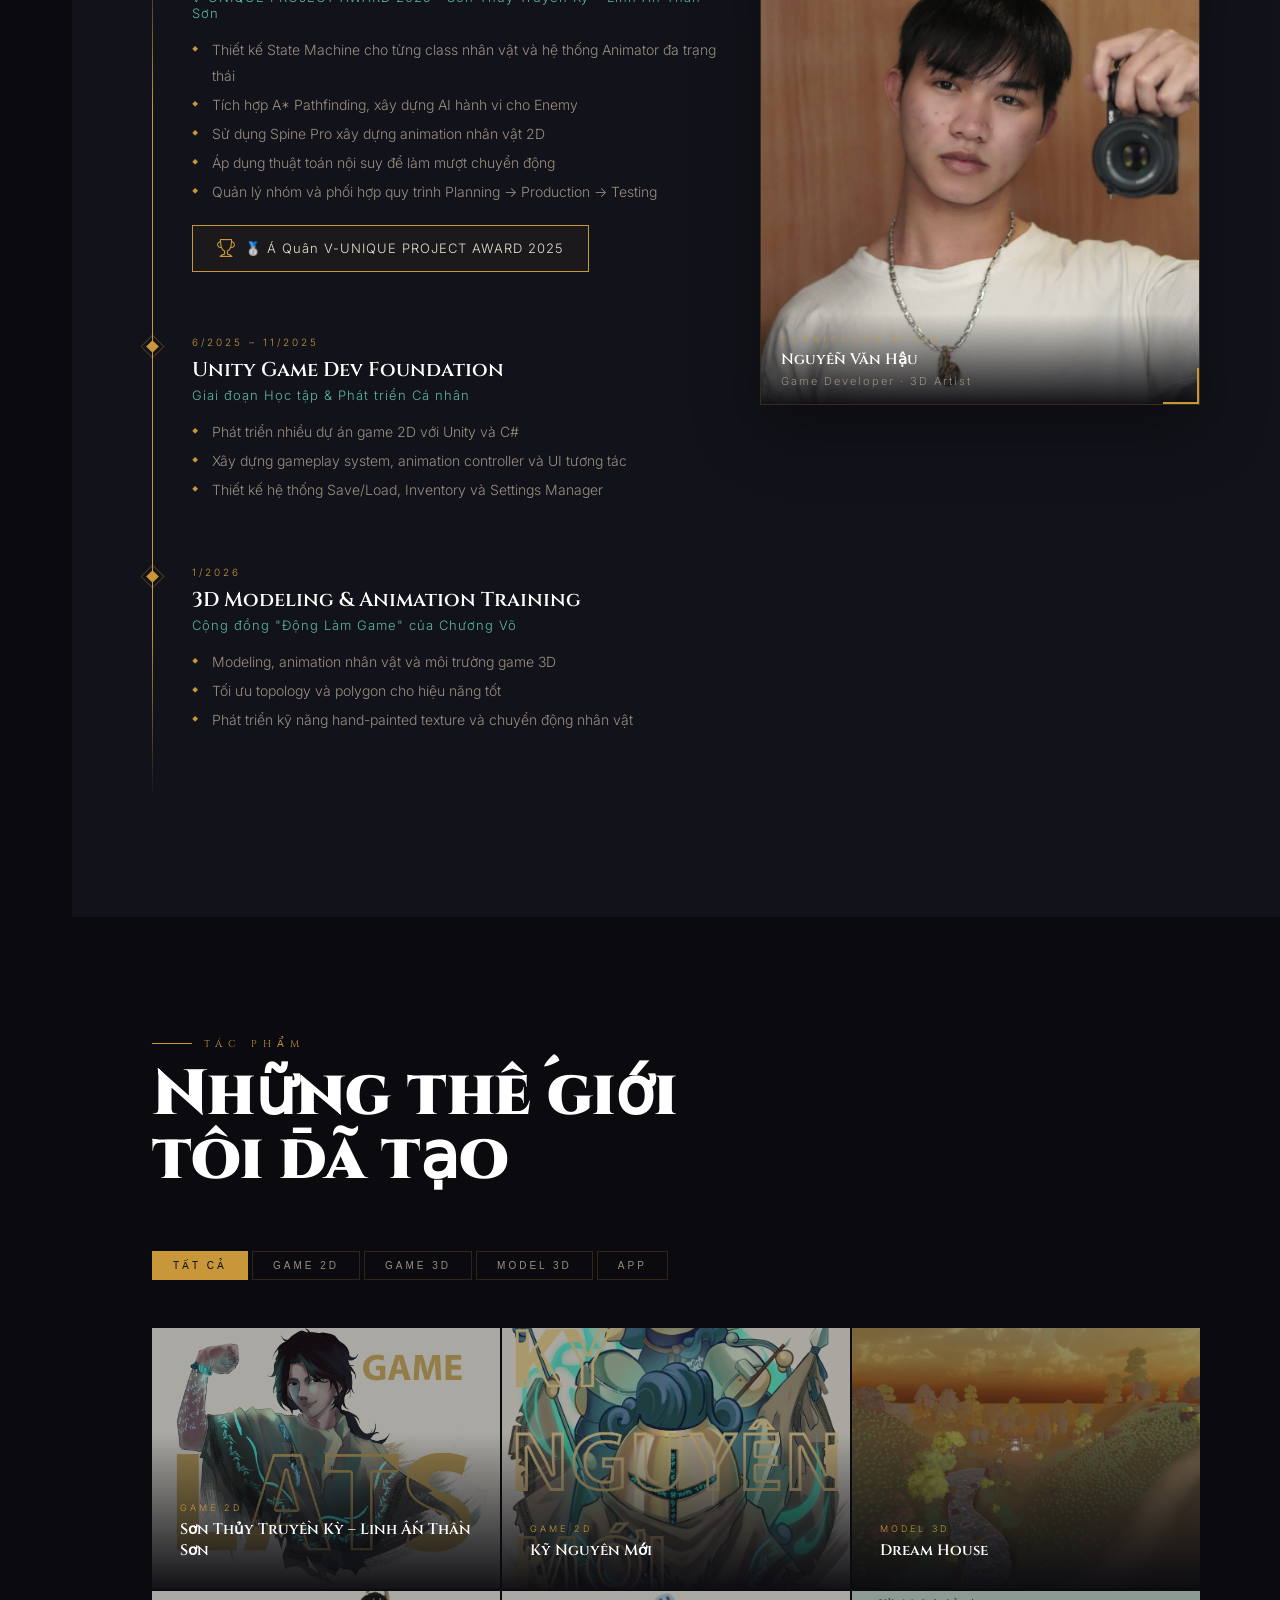
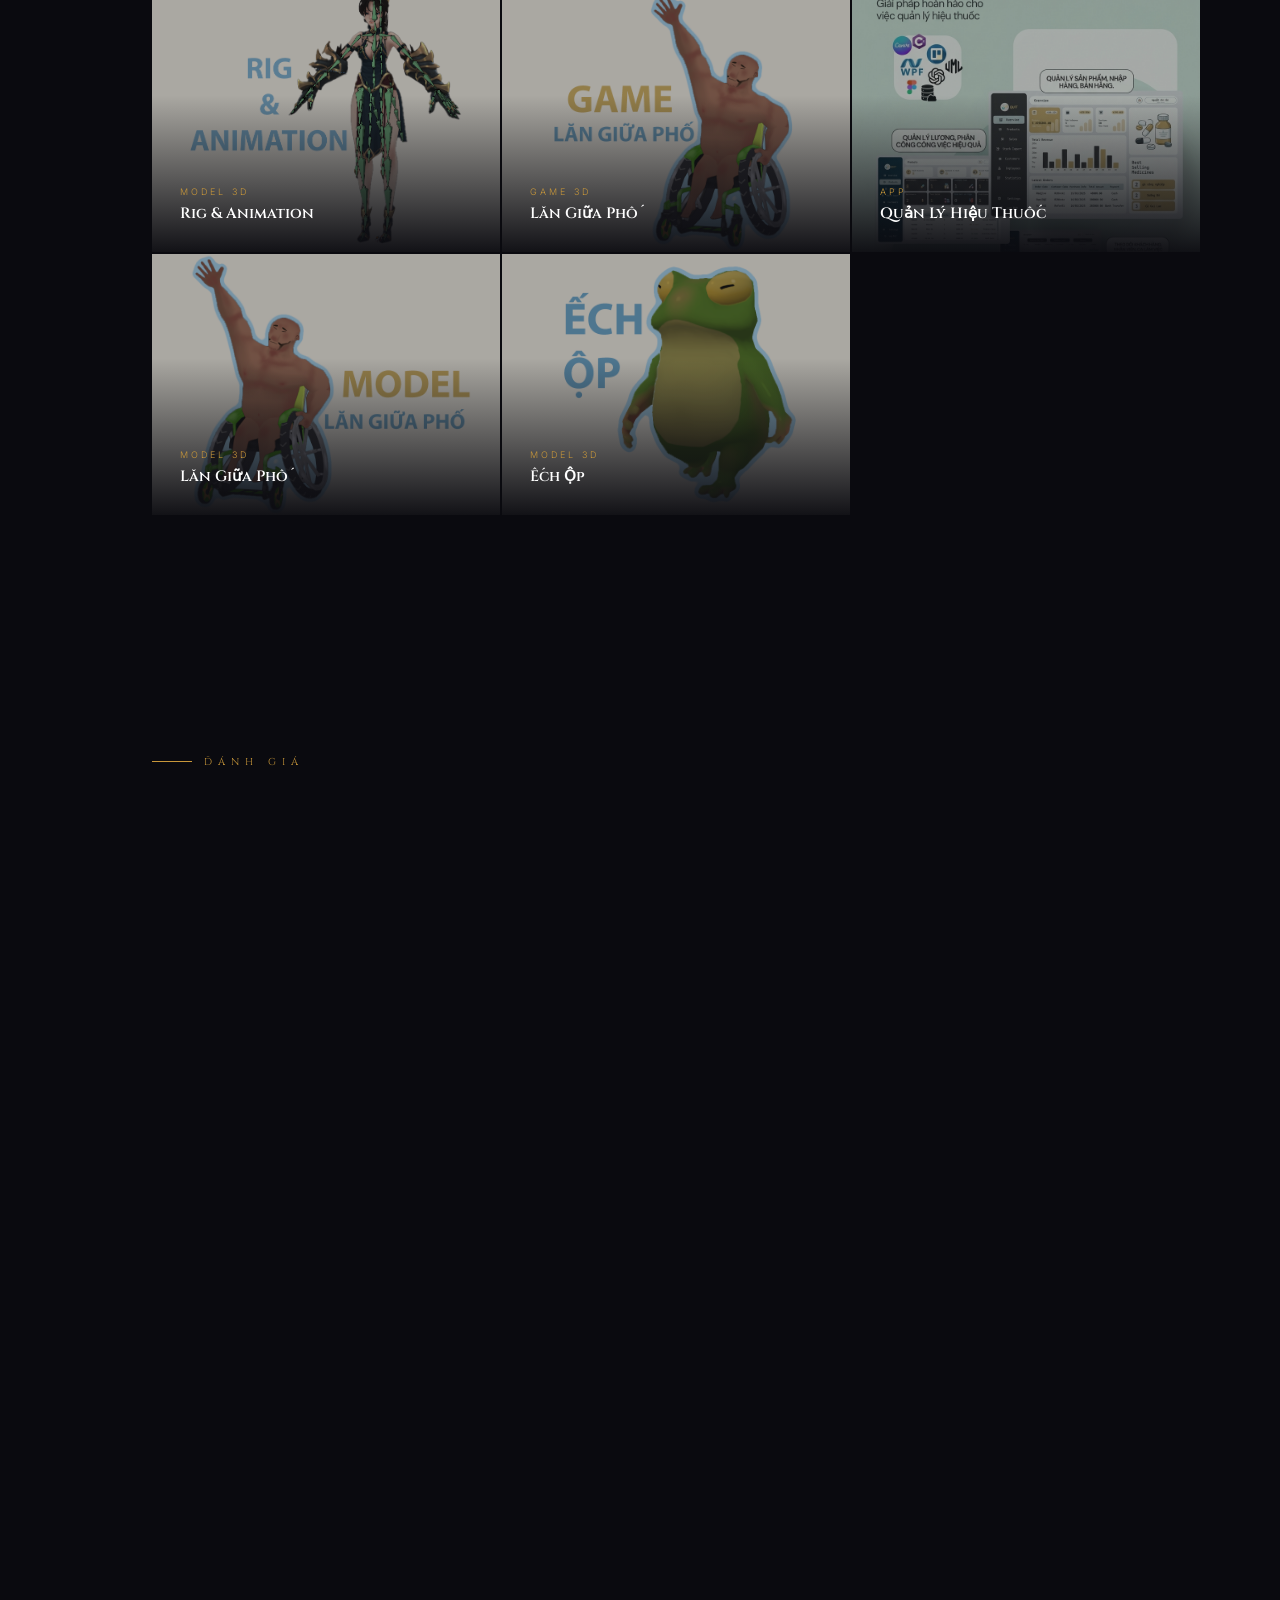
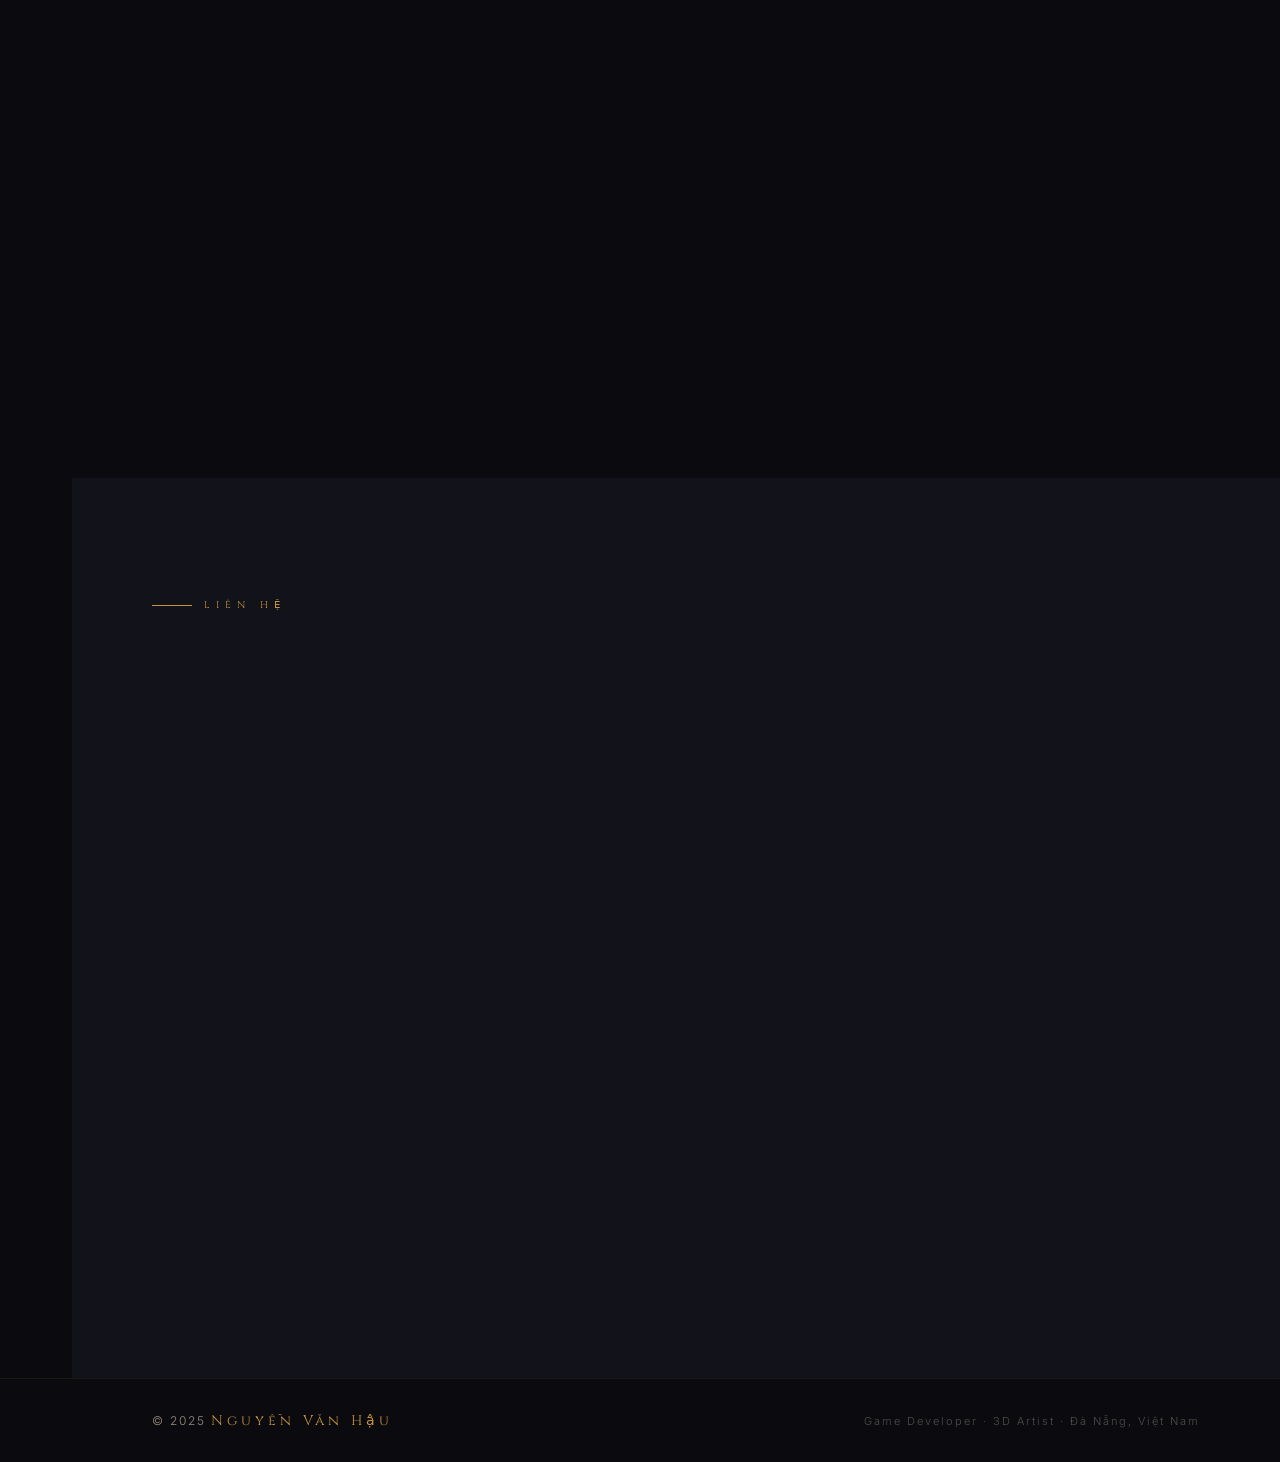
==== commit be55aebd: "fix for mobile" ====
--- a/index.html
+++ b/index.html
@@ -49,8 +49,8 @@
       border-right: 1px solid rgba(200,151,58,0.12);
       backdrop-filter: blur(20px);
       display: flex; flex-direction: column; align-items: center;
-      justify-content: flex-start; gap: 30px; z-index: 100;
-      padding: 30vh 0 24px;
+      justify-content: center; gap: 30px; z-index: 100;
+      padding: 24px 0;
     }
 
     .nav-logo {
@@ -700,7 +700,7 @@
       width: 8px; height: 8px; background: var(--gold);
       border-radius: 50%; position: fixed; pointer-events: none;
       z-index: 9999; transform: translate(-50%, -50%);
-      transition: width 0.3s, height 0.3s, background 0.3s;
+      transition: width 0.3s, height 0.3s, background 0.3s, opacity 0.3s;
       mix-blend-mode: difference;
     }
 
@@ -710,6 +710,40 @@
       border-radius: 50%; position: fixed; pointer-events: none;
       z-index: 9998; transform: translate(-50%, -50%);
       transition: all 0.15s ease;
+    }
+
+    body.touch-device .cursor,
+    body.touch-device .cursor-ring {
+      opacity: 0;
+    }
+
+    body.touch-device::before,
+    body.touch-device::after {
+      content: '';
+      position: fixed;
+      pointer-events: none;
+      z-index: 1;
+    }
+
+    body.touch-device::before {
+      right: -14vw;
+      bottom: 10vh;
+      width: min(34vw, 280px);
+      height: min(34vw, 280px);
+      background: radial-gradient(circle, rgba(200,151,58,0.18) 0%, rgba(200,151,58,0.05) 42%, transparent 72%);
+      filter: blur(10px);
+      animation: touchAuraFloat 8s ease-in-out infinite;
+    }
+
+    body.touch-device::after {
+      left: -10vw;
+      bottom: 6vh;
+      width: min(26vw, 220px);
+      height: min(26vw, 220px);
+      border: 1px solid rgba(200,151,58,0.14);
+      border-radius: 50%;
+      opacity: 0.5;
+      animation: touchAuraPulse 7s ease-in-out infinite;
     }
 
     /* ── EXPERIENCE LAYOUT ── */
@@ -837,6 +871,20 @@
       }
     }
 
+    @media (max-height: 760px) and (min-width: 641px) {
+      #nav {
+        gap: 20px;
+      }
+
+      .nav-socials {
+        display: none;
+      }
+
+      .lang-switcher {
+        bottom: 28px;
+      }
+    }
+
     /* ── ANIMATIONS ── */
     @keyframes fadeUp {
       from { opacity: 0; transform: translateY(30px); }
@@ -856,6 +904,16 @@
     @keyframes iconFloat {
       0%, 100% { transform: translateY(0); }
       50%       { transform: translateY(-6px); }
+    }
+
+    @keyframes touchAuraFloat {
+      0%, 100% { transform: translate3d(0, 0, 0) scale(1); }
+      50% { transform: translate3d(-4vw, -2vh, 0) scale(1.08); }
+    }
+
+    @keyframes touchAuraPulse {
+      0%, 100% { transform: scale(0.92); opacity: 0.25; }
+      50% { transform: scale(1.08); opacity: 0.55; }
     }
 
     /* ── SCROLL REVEAL ── */
@@ -1488,21 +1546,37 @@
   ══════════════════════════════════════════ */
   const cursor = document.getElementById('cursor');
   const ring   = document.getElementById('cursor-ring');
+  const canUseCursor = window.matchMedia('(hover: hover) and (pointer: fine)').matches;
   let mx = 0, my = 0, rx = 0, ry = 0;
 
+  function setInputMode(isTouchMode) {
+    document.body.classList.toggle('touch-device', isTouchMode || !canUseCursor);
+    const opacity = isTouchMode || !canUseCursor ? '0' : '1';
+    cursor.style.opacity = opacity;
+    ring.style.opacity = opacity;
+  }
+
+  setInputMode(!canUseCursor);
+  document.addEventListener('touchstart', () => setInputMode(true), { passive: true });
+
   document.addEventListener('mousemove', e => {
+    if (!canUseCursor) return;
+    if (document.body.classList.contains('touch-device')) setInputMode(false);
     mx = e.clientX; my = e.clientY;
     cursor.style.left = mx + 'px'; cursor.style.top = my + 'px';
   });
 
   (function animCursor() {
-    rx += (mx - rx) * 0.12; ry += (my - ry) * 0.12;
-    ring.style.left = rx + 'px'; ring.style.top = ry + 'px';
+    if (canUseCursor && !document.body.classList.contains('touch-device')) {
+      rx += (mx - rx) * 0.12; ry += (my - ry) * 0.12;
+      ring.style.left = rx + 'px'; ring.style.top = ry + 'px';
+    }
     requestAnimationFrame(animCursor);
   })();
 
   document.querySelectorAll('a, button, .portfolio-card, .skill-cell').forEach(el => {
     el.addEventListener('mouseenter', () => {
+      if (!canUseCursor || document.body.classList.contains('touch-device')) return;
       cursor.style.width = '16px'; cursor.style.height = '16px';
       ring.style.width = '56px';   ring.style.height = '56px';
     });
